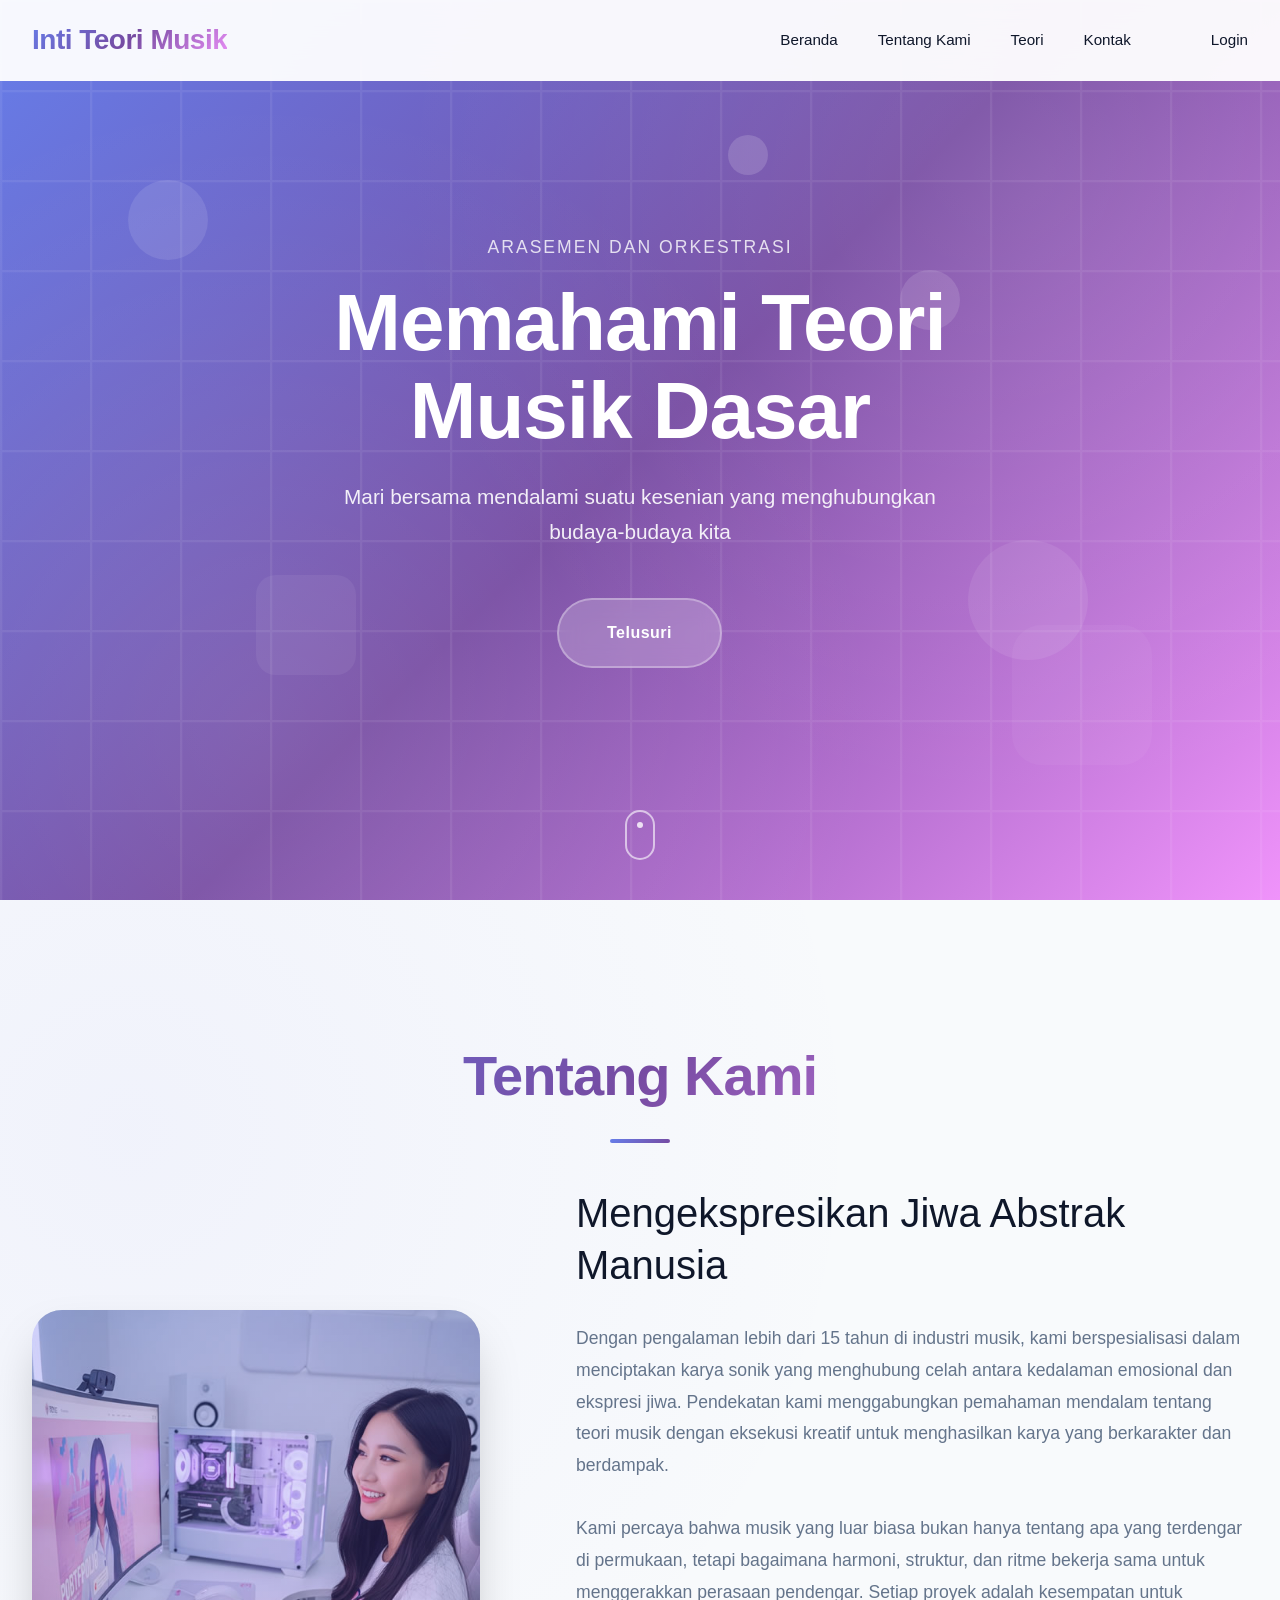
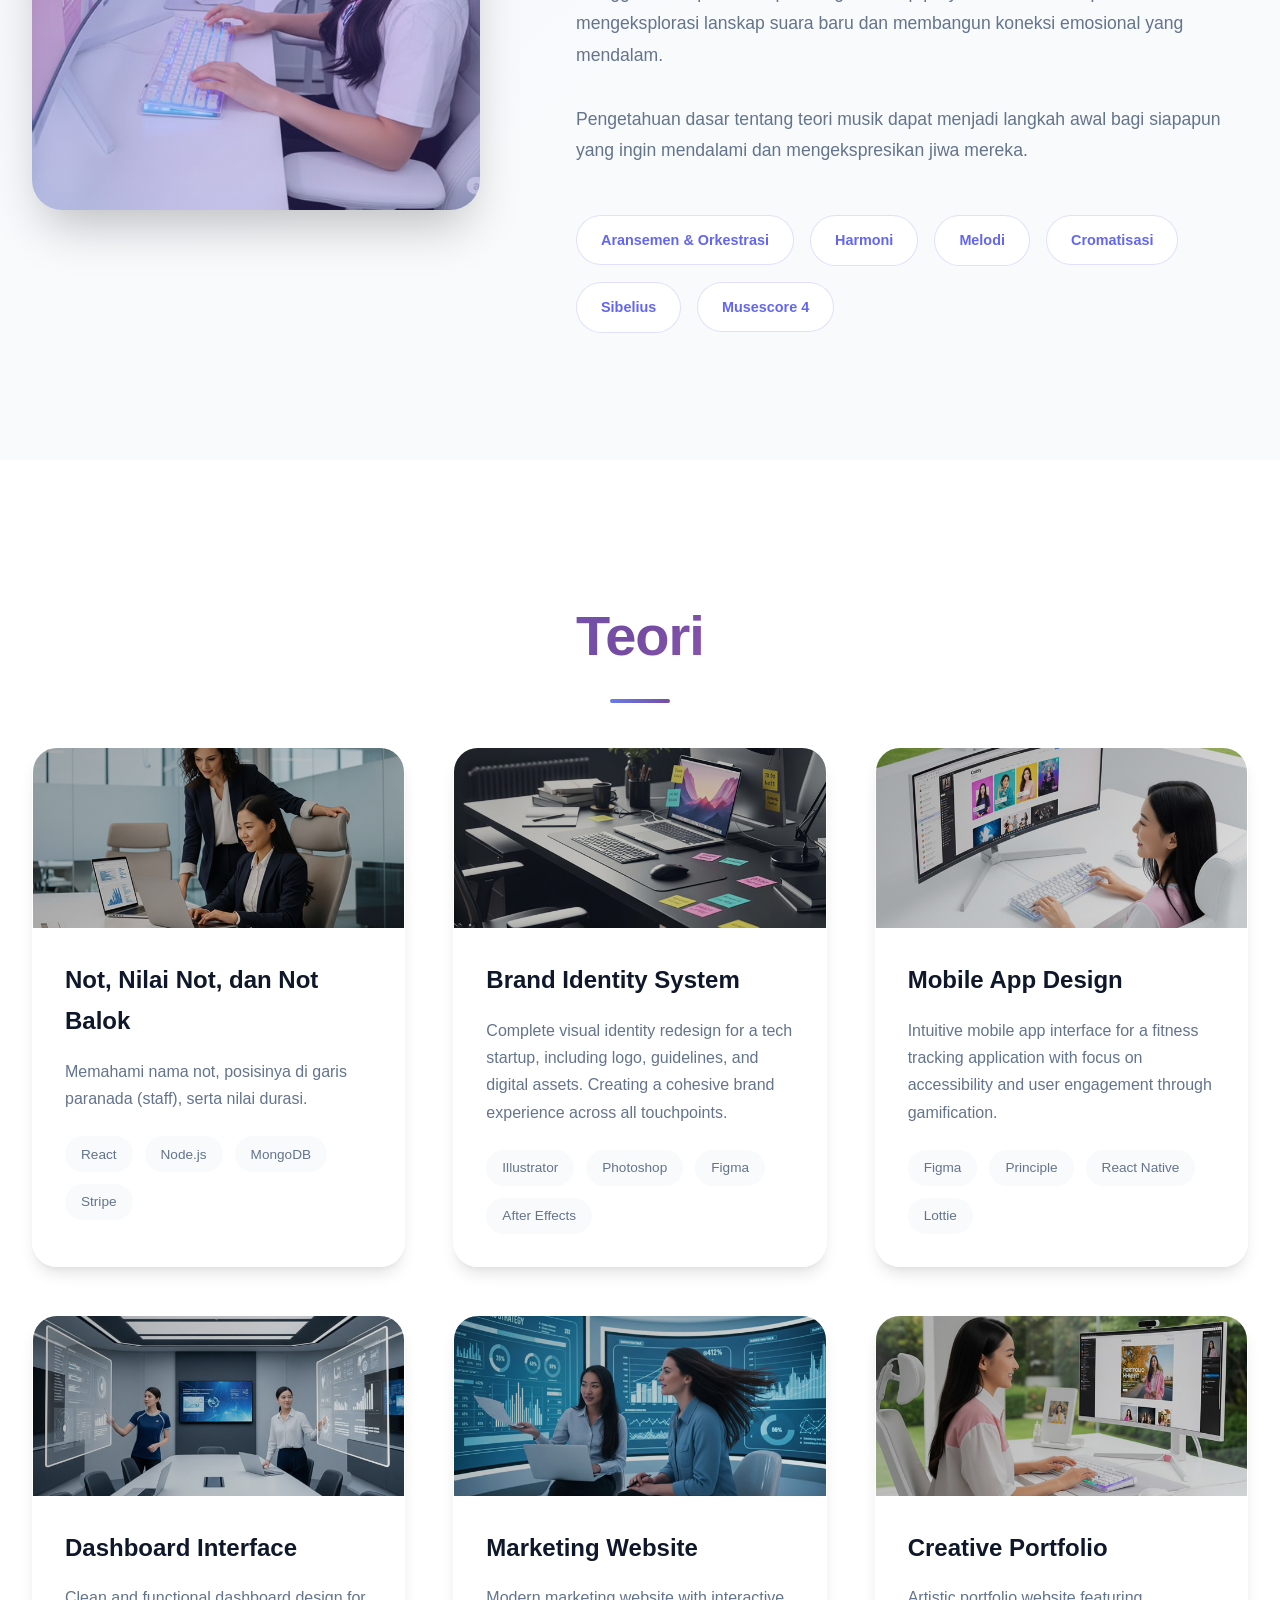
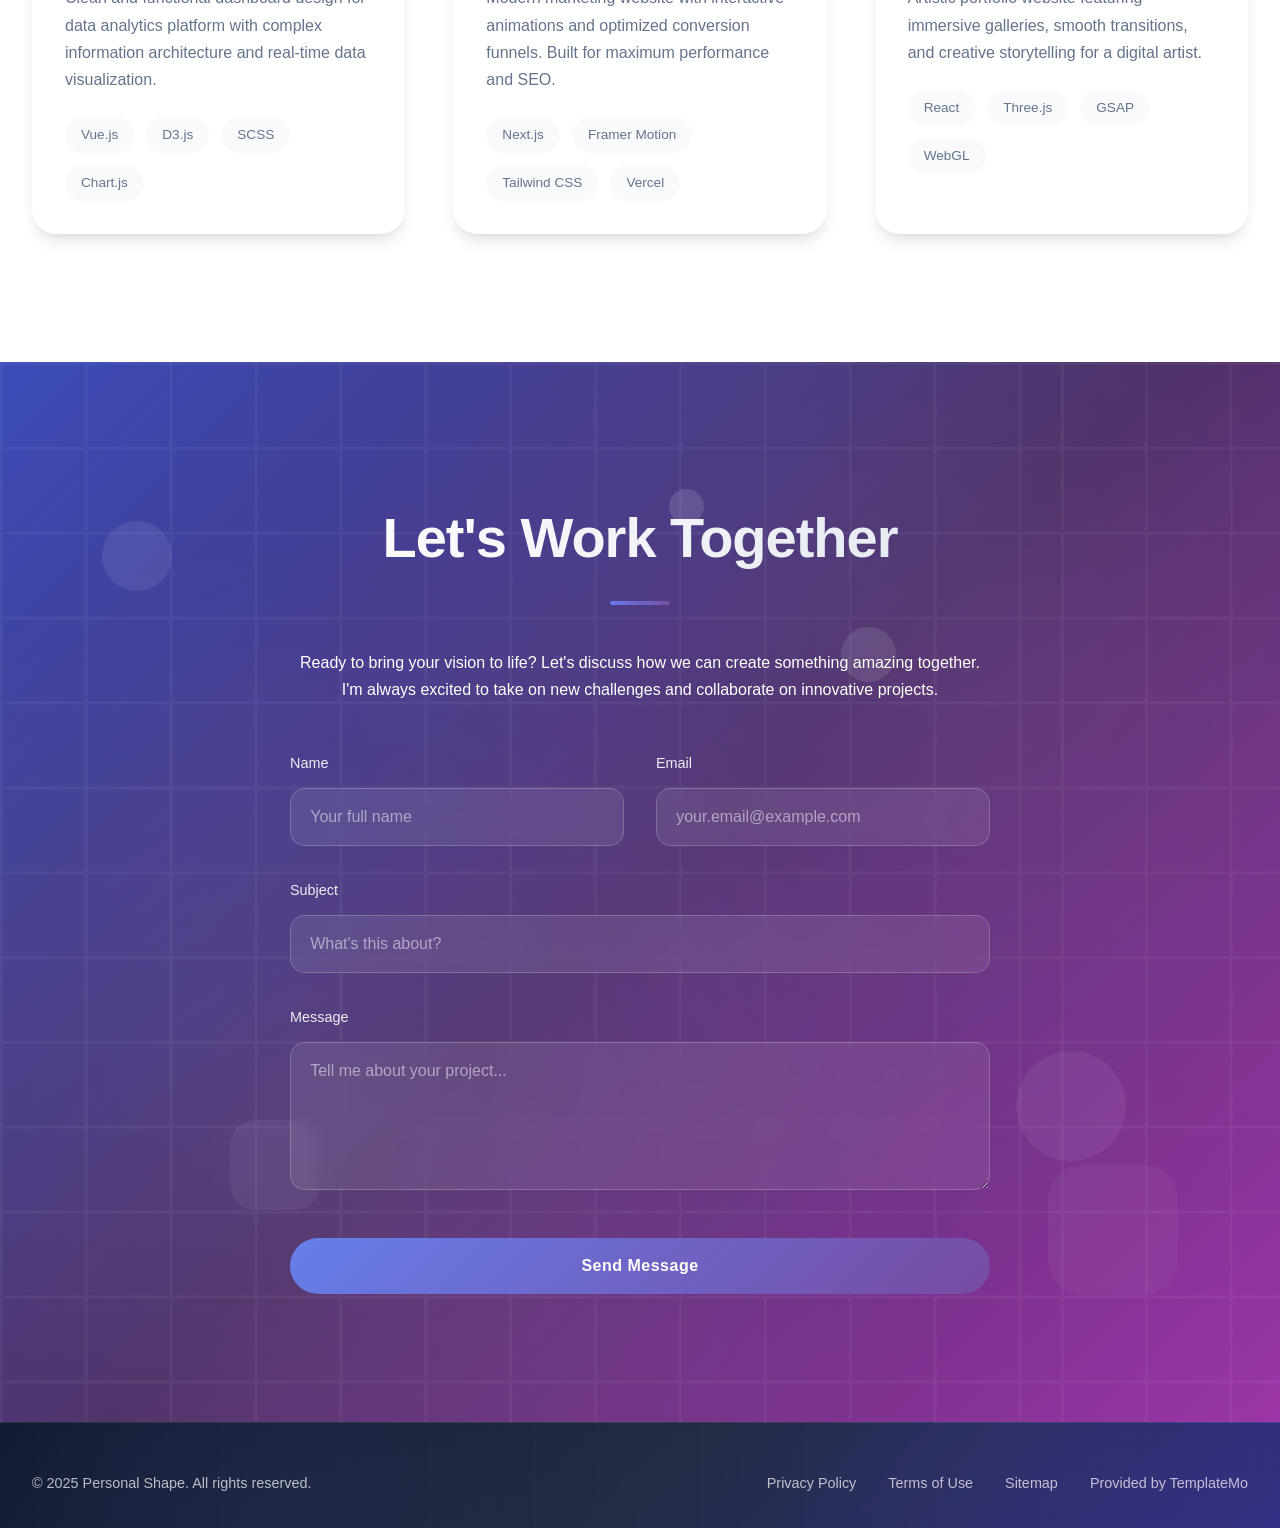
==== index.html @ 4f21eb25 "Update index.html" ====
<!DOCTYPE html>
<html lang="en">
<head>
    <meta charset="UTF-8">
    <meta name="viewport" content="width=device-width, initial-scale=1.0">
    <title>Teori Musik</title>
    <link href="templatemo-personal-style.css" rel="stylesheet">

<!--

TemplateMo 593 personal shape

https://templatemo.com/tm-593-personal-shape

-->
</head>
<body>
    <!-- Navigation -->
    <nav id="navbar">
        <div class="nav-container">
            <div class="logo">Inti Teori Musik</div>
            <ul class="nav-links">
                <li><a href="#home">Beranda</a></li>
                <li><a href="#about">Tentang Kami</a></li>
                <li><a href="#portfolio">Teori</a></li>
                <li><a href="#contact">Kontak</a></li>
                <li><span id="userInfo" style="color:black;"></span></li>
                <li id="authArea"><a href="login/index.html" class="btn">Login</a></li>
            </ul>
            <div class="mobile-menu-toggle" id="mobileMenuToggle">
                <div class="hamburger"></div>
                <div class="hamburger"></div>
                <div class="hamburger"></div>
            </div>
        </div>
    </nav>

    <!-- Mobile Menu -->
    <div class="mobile-menu" id="mobileMenu">
        <ul class="mobile-nav-links">
            <li><a href="#home">Beranda</a></li>
            <li><a href="#about">Tentang Kami</a></li>
            <li><a href="#portfolio">Toeri</a></li>
            <li><a href="#contact">Kontak</a></li>
        </ul>
    </div>

    <!-- Hero Section -->
    <section id="home" class="hero">
        <div class="floating-shapes">
            <div class="shape shape-1"></div>
            <div class="shape shape-2"></div>
            <div class="shape shape-3"></div>
            <div class="shape shape-4"></div>
            <div class="shape shape-5"></div>
            <div class="shape shape-6"></div>
        </div>
        <div class="hero-content">
            <div class="hero-subtitle">Arasemen dan Orkestrasi</div>
            <h1>Memahami Teori Musik Dasar</h1>
            <p class="subtitle">Mari bersama mendalami suatu kesenian yang menghubungkan budaya-budaya kita</p>
            <a href="#portfolio" class="cta-button">Telusuri</a>
        </div>
        <div class="scroll-indicator" onclick="document.getElementById('about').scrollIntoView()"></div>
    </section>

    <!-- About Section -->
    <section id="about" class="about">
        <div class="container">
            <h2 class="section-title fade-in">Tentang Kami</h2>
            <div class="about-content">
                <div class="about-image slide-in-left"></div>
                <div class="about-text slide-in-right">
                    <h3>Mengekspresikan Jiwa Abstrak Manusia</h3>
                    <p>Dengan pengalaman lebih dari 15 tahun di industri musik, kami berspesialisasi dalam menciptakan karya sonik yang menghubung celah antara kedalaman emosional dan ekspresi jiwa. Pendekatan kami menggabungkan pemahaman mendalam tentang teori musik dengan eksekusi kreatif untuk menghasilkan karya yang berkarakter dan berdampak.</p>
                    <p>Kami percaya bahwa musik yang luar biasa bukan hanya tentang apa yang terdengar di permukaan, tetapi bagaimana harmoni, struktur, dan ritme bekerja sama untuk menggerakkan perasaan pendengar. Setiap proyek adalah kesempatan untuk mengeksplorasi lanskap suara baru dan membangun koneksi emosional yang mendalam.</p>
                    <p>Pengetahuan dasar tentang teori musik dapat menjadi langkah awal bagi siapapun yang ingin mendalami dan mengekspresikan jiwa mereka.</p>
                    <div class="skills">
                        <span class="skill-tag">Aransemen & Orkestrasi</span>
                        <span class="skill-tag">Harmoni</span>
                        <span class="skill-tag">Melodi</span>
                        <span class="skill-tag">Cromatisasi</span>
                        <span class="skill-tag">Sibelius</span>
                        <span class="skill-tag">Musescore 4</span>
                    </div>
                </div>
            </div>
        </div>
    </section>

    <!-- Portfolio Section -->
    <section id="portfolio" class="portfolio">
        <div class="container">
            <h2 class="section-title fade-in">Teori</h2>
            <div class="portfolio-grid">
                <div class="portfolio-item">
                    <div class="portfolio-image"></div>
                    <div class="portfolio-content">
                        <h4>Not, Nilai Not, dan Not Balok</h4>
                        <p>Memahami nama not, posisinya di garis paranada (staff), serta nilai durasi.</p>
                        <div class="portfolio-tech">
                            <span class="tech-tag">React</span>
                            <span class="tech-tag">Node.js</span>
                            <span class="tech-tag">MongoDB</span>
                            <span class="tech-tag">Stripe</span>
                        </div>
                    </div>
                </div>
                <div class="portfolio-item">
                    <div class="portfolio-image"></div>
                    <div class="portfolio-content">
                        <h4>Brand Identity System</h4>
                        <p>Complete visual identity redesign for a tech startup, including logo, guidelines, and digital assets. Creating a cohesive brand experience across all touchpoints.</p>
                        <div class="portfolio-tech">
                            <span class="tech-tag">Illustrator</span>
                            <span class="tech-tag">Photoshop</span>
                            <span class="tech-tag">Figma</span>
                            <span class="tech-tag">After Effects</span>
                        </div>
                    </div>
                </div>
                <div class="portfolio-item">
                    <div class="portfolio-image"></div>
                    <div class="portfolio-content">
                        <h4>Mobile App Design</h4>
                        <p>Intuitive mobile app interface for a fitness tracking application with focus on accessibility and user engagement through gamification.</p>
                        <div class="portfolio-tech">
                            <span class="tech-tag">Figma</span>
                            <span class="tech-tag">Principle</span>
                            <span class="tech-tag">React Native</span>
                            <span class="tech-tag">Lottie</span>
                        </div>
                    </div>
                </div>
                <div class="portfolio-item">
                    <div class="portfolio-image"></div>
                    <div class="portfolio-content">
                        <h4>Dashboard Interface</h4>
                        <p>Clean and functional dashboard design for data analytics platform with complex information architecture and real-time data visualization.</p>
                        <div class="portfolio-tech">
                            <span class="tech-tag">Vue.js</span>
                            <span class="tech-tag">D3.js</span>
                            <span class="tech-tag">SCSS</span>
                            <span class="tech-tag">Chart.js</span>
                        </div>
                    </div>
                </div>
                <div class="portfolio-item">
                    <div class="portfolio-image"></div>
                    <div class="portfolio-content">
                        <h4>Marketing Website</h4>
                        <p>Modern marketing website with interactive animations and optimized conversion funnels. Built for maximum performance and SEO.</p>
                        <div class="portfolio-tech">
                            <span class="tech-tag">Next.js</span>
                            <span class="tech-tag">Framer Motion</span>
                            <span class="tech-tag">Tailwind CSS</span>
                            <span class="tech-tag">Vercel</span>
                        </div>
                    </div>
                </div>
                <div class="portfolio-item">
                    <div class="portfolio-image"></div>
                    <div class="portfolio-content">
                        <h4>Creative Portfolio</h4>
                        <p>Artistic portfolio website featuring immersive galleries, smooth transitions, and creative storytelling for a digital artist.</p>
                        <div class="portfolio-tech">
                            <span class="tech-tag">React</span>
                            <span class="tech-tag">Three.js</span>
                            <span class="tech-tag">GSAP</span>
                            <span class="tech-tag">WebGL</span>
                        </div>
                    </div>
                </div>
            </div>
        </div>
    </section>

    <!-- Contact Section -->
    <section id="contact" class="contact">
        <div class="contact-floating-shapes">
            <div class="contact-shape contact-shape-1"></div>
            <div class="contact-shape contact-shape-2"></div>
            <div class="contact-shape contact-shape-3"></div>
            <div class="contact-shape contact-shape-4"></div>
            <div class="contact-shape contact-shape-5"></div>
            <div class="contact-shape contact-shape-6"></div>
        </div>
        <div class="container">
            <div class="contact-content">
                <h2 class="section-title fade-in">Let's Work Together</h2>
                <p class="fade-in">Ready to bring your vision to life? Let's discuss how we can create something amazing together. I'm always excited to take on new challenges and collaborate on innovative projects.</p>
                <form class="contact-form fade-in">
                    <div class="form-row">
                        <div class="form-group">
                            <label for="name">Name</label>
                            <input type="text" id="name" name="name" placeholder="Your full name" required>
                        </div>
                        <div class="form-group">
                            <label for="email">Email</label>
                            <input type="email" id="email" name="email" placeholder="your.email@example.com" required>
                        </div>
                    </div>
                    <div class="form-group">
                        <label for="subject">Subject</label>
                        <input type="text" id="subject" name="subject" placeholder="What's this about?" required>
                    </div>
                    <div class="form-group">
                        <label for="message">Message</label>
                        <textarea id="message" name="message" rows="6" placeholder="Tell me about your project..." required></textarea>
                    </div>
                    <button type="submit" class="submit-btn">Send Message</button>
                </form>
            </div>
        </div>
    </section>

    <!-- Footer -->
    <footer class="footer">
        <div class="container">
            <div class="footer-content">
                <div class="footer-left">
                    <p>&copy; 2025 Personal Shape. All rights reserved.</p>
                </div>
                <div class="footer-right">
                    <a href="#privacy">Privacy Policy</a>
                    <a href="#terms">Terms of Use</a>
                    <a href="#sitemap">Sitemap</a>
                    <a href="https://templatemo.com" target="_blank" rel="noopener nofollow">Provided by TemplateMo</a>
                </div>
            </div>
        </div>
    </footer>

<script src="templatemo-personal-javascripts.js"></script>
<script src="login/js/welcome.js"></script>
</body>
</html>
---- templatemo-personal-style.css ----
/*

TemplateMo 593 personal shape

https://templatemo.com/tm-593-personal-shape

*/

@charset "utf-8";
/* CSS Document */

        * {
            margin: 0;
            padding: 0;
            box-sizing: border-box;
        }

        /* Footer */
        .footer {
            background: linear-gradient(135deg, #0f172a 0%, #1e293b 50%, #312e81 100%);
            color: var(--text-light);
            padding: 3rem 0 2rem;
            border-top: 1px solid rgba(255, 255, 255, 0.1);
            position: relative;
            overflow: hidden;
        }

        .footer::before {
            content: '';
            position: absolute;
            top: 0;
            left: 0;
            right: 0;
            bottom: 0;
            background: url('data:image/svg+xml,<svg xmlns="http://www.w3.org/2000/svg" viewBox="0 0 100 100"><defs><pattern id="footer-grid" width="12" height="12" patternUnits="userSpaceOnUse"><path d="M 12 0 L 0 0 0 12" fill="none" stroke="rgba(255,255,255,0.05)" stroke-width="0.5"/></pattern></defs><rect width="100" height="100" fill="url(%23footer-grid)"/></svg>');
            opacity: 0.4;
        }

        .footer::after {
            content: '';
            position: absolute;
            top: 0;
            left: 0;
            right: 0;
            bottom: 0;
            background: radial-gradient(circle at 20% 80%, rgba(99, 102, 241, 0.1) 0%, transparent 50%),
                        radial-gradient(circle at 80% 20%, rgba(139, 92, 246, 0.08) 0%, transparent 50%);
        }

        .footer-content {
            display: flex;
            justify-content: space-between;
            align-items: center;
            flex-wrap: wrap;
            gap: 1rem;
            position: relative;
            z-index: 2;
        }

        .footer-left p {
            color: rgba(255, 255, 255, 0.7);
            font-size: 0.9rem;
            margin: 0;
        }

        .footer-right {
            display: flex;
            gap: 2rem;
            flex-wrap: wrap;
        }

        .footer-right a {
            color: rgba(255, 255, 255, 0.7);
            text-decoration: none;
            font-size: 0.9rem;
            transition: all 0.3s ease;
            position: relative;
        }

        .footer-right a:hover {
            color: var(--text-light);
            transform: translateY(-1px);
        }

        .footer-right a::after {
            content: '';
            position: absolute;
            width: 0;
            height: 1px;
            bottom: -3px;
            left: 0;
            background: var(--primary-color);
            transition: width 0.3s ease;
        }

        .footer-right a:hover::after {
            width: 100%;
        }

        /* Footer Mobile Responsiveness */
        @media (max-width: 768px) {
            .footer-content {
                flex-direction: column;
                text-align: center;
                gap: 1.5rem;
            }

            .footer-right {
                justify-content: center;
                gap: 1.5rem;
            }

            .footer-right a {
                font-size: 0.85rem;
            }
        }

        @media (max-width: 480px) {
            .footer-right {
                flex-direction: column;
                gap: 1rem;
            }
        }

        :root {
            --primary-color: #6366f1;
            --secondary-color: #8b5cf6;
            --accent-color: #f59e0b;
            --accent-pink: #ec4899;
            --accent-cyan: #06b6d4;
            --text-primary: #0f172a;
            --text-secondary: #64748b;
            --text-light: #ffffff;
            --bg-primary: #ffffff;
            --bg-secondary: #f8fafc;
            --bg-dark: #0f172a;
            --bg-card: rgba(255, 255, 255, 0.95);
            --gradient-primary: linear-gradient(135deg, #667eea 0%, #764ba2 100%);
            --gradient-secondary: linear-gradient(135deg, #f093fb 0%, #f5576c 100%);
            --gradient-tertiary: linear-gradient(135deg, #4facfe 0%, #00f2fe 100%);
            --gradient-elegant: linear-gradient(135deg, #667eea 0%, #764ba2 50%, #f093fb 100%);
            --shadow-sm: 0 1px 2px 0 rgba(0, 0, 0, 0.05);
            --shadow-md: 0 4px 6px -1px rgba(0, 0, 0, 0.1), 0 2px 4px -1px rgba(0, 0, 0, 0.06);
            --shadow-lg: 0 10px 15px -3px rgba(0, 0, 0, 0.1), 0 4px 6px -2px rgba(0, 0, 0, 0.05);
            --shadow-xl: 0 20px 25px -5px rgba(0, 0, 0, 0.1), 0 10px 10px -5px rgba(0, 0, 0, 0.04);
            --shadow-2xl: 0 25px 50px -12px rgba(0, 0, 0, 0.25);
            --glass: rgba(255, 255, 255, 0.15);
            --glass-border: rgba(255, 255, 255, 0.2);
        }

        body {
            font-family: 'Segoe UI', 'Roboto', 'Helvetica Neue', 'Arial', sans-serif;
            line-height: 1.7;
            color: var(--text-primary);
            scroll-behavior: smooth;
            overflow-x: hidden;
            background: var(--bg-primary);
        }

        /* Navigation */
        nav {
            position: fixed;
            top: 0;
            width: 100%;
            background: rgba(255, 255, 255, 0.95);
            backdrop-filter: blur(20px);
            z-index: 1000;
            padding: 1rem 0;
            transition: all 0.4s cubic-bezier(0.4, 0, 0.2, 1);
            border-bottom: 1px solid rgba(255, 255, 255, 0.1);
        }

        nav.scrolled {
            background: rgba(255, 255, 255, 0.98);
            box-shadow: var(--shadow-lg);
            padding: 0.75rem 0;
        }

        .nav-container {
            max-width: 1400px;
            margin: 0 auto;
            padding: 0 2rem;
            display: flex;
            justify-content: space-between;
            align-items: center;
        }

        .logo {
            font-family: 'Segoe UI', 'Roboto', 'Helvetica Neue', 'Arial', sans-serif;
            font-size: 1.75rem;
            font-weight: 700;
            background: var(--gradient-elegant);
            -webkit-background-clip: text;
            background-clip: text;
            -webkit-text-fill-color: transparent;
            letter-spacing: -0.5px;
        }

        .nav-links {
            display: flex;
            list-style: none;
            gap: 2.5rem;
            align-items: center;
        }

        .nav-links a {
            text-decoration: none;
            color: var(--text-primary);
            font-weight: 500;
            font-size: 0.95rem;
            transition: all 0.3s cubic-bezier(0.4, 0, 0.2, 1);
            position: relative;
            padding: 0.5rem 0;
        }

        .nav-links a:hover {
            color: var(--primary-color);
            transform: translateY(-1px);
        }

        .nav-links a::after {
            content: '';
            position: absolute;
            width: 0;
            height: 2px;
            bottom: 0;
            left: 50%;
            background: var(--gradient-primary);
            transition: all 0.3s cubic-bezier(0.4, 0, 0.2, 1);
            transform: translateX(-50%);
            border-radius: 1px;
        }

        .nav-links a:hover::after {
            width: 100%;
        }

        /* Mobile Menu */
        .mobile-menu-toggle {
            display: none;
            flex-direction: column;
            cursor: pointer;
            padding: 0.5rem;
            z-index: 1001;
        }

        .hamburger {
            width: 25px;
            height: 3px;
            background: var(--text-primary);
            margin: 3px 0;
            transition: all 0.3s ease;
            border-radius: 1px;
        }

        .mobile-menu-toggle.active .hamburger:nth-child(1) {
            transform: rotate(-45deg) translate(-5px, 6px);
        }

        .mobile-menu-toggle.active .hamburger:nth-child(2) {
            opacity: 0;
        }

        .mobile-menu-toggle.active .hamburger:nth-child(3) {
            transform: rotate(45deg) translate(-5px, -6px);
        }

        .mobile-menu {
            position: fixed;
            top: 0;
            right: -100%;
            width: 100%;
            height: 100vh;
            background: rgba(15, 23, 42, 0.98);
            backdrop-filter: blur(20px);
            display: flex;
            flex-direction: column;
            justify-content: center;
            align-items: center;
            transition: right 0.4s cubic-bezier(0.4, 0, 0.2, 1);
            z-index: 999;
        }

        .mobile-menu.active {
            right: 0;
        }

        .mobile-nav-links {
            list-style: none;
            text-align: center;
        }

        .mobile-nav-links li {
            margin: 2rem 0;
            opacity: 0;
            transform: translateY(30px);
            transition: all 0.4s cubic-bezier(0.4, 0, 0.2, 1);
        }

        .mobile-menu.active .mobile-nav-links li {
            opacity: 1;
            transform: translateY(0);
        }

        .mobile-menu.active .mobile-nav-links li:nth-child(1) { transition-delay: 0.1s; }
        .mobile-menu.active .mobile-nav-links li:nth-child(2) { transition-delay: 0.2s; }
        .mobile-menu.active .mobile-nav-links li:nth-child(3) { transition-delay: 0.3s; }
        .mobile-menu.active .mobile-nav-links li:nth-child(4) { transition-delay: 0.4s; }

        .mobile-nav-links a {
            font-family: 'Segoe UI', 'Roboto', 'Helvetica Neue', 'Arial', sans-serif;
            font-size: 2.5rem;
            font-weight: 500;
            color: var(--text-light);
            text-decoration: none;
            transition: all 0.3s ease;
            background: var(--gradient-elegant);
            -webkit-background-clip: text;
            background-clip: text;
            -webkit-text-fill-color: transparent;
        }

        .mobile-nav-links a:hover {
            transform: scale(1.05);
        }

        /* Hero Section */
        .hero {
            height: 100vh;
            display: flex;
            align-items: center;
            justify-content: center;
            background: var(--gradient-elegant);
            position: relative;
            overflow: hidden;
        }

        .hero::before {
            content: '';
            position: absolute;
            top: 0;
            left: 0;
            right: 0;
            bottom: 0;
            background: url('data:image/svg+xml,<svg xmlns="http://www.w3.org/2000/svg" viewBox="0 0 100 100"><defs><pattern id="grid" width="10" height="10" patternUnits="userSpaceOnUse"><path d="M 10 0 L 0 0 0 10" fill="none" stroke="rgba(255,255,255,0.1)" stroke-width="0.5"/></pattern></defs><rect width="100" height="100" fill="url(%23grid)"/></svg>');
            animation: float 25s ease-in-out infinite;
            opacity: 0.7;
        }

        .hero::after {
            content: '';
            position: absolute;
            top: 0;
            left: 0;
            right: 0;
            bottom: 0;
            background: radial-gradient(circle at 20% 80%, rgba(255, 255, 255, 0.1) 0%, transparent 50%),
                        radial-gradient(circle at 80% 20%, rgba(255, 255, 255, 0.1) 0%, transparent 50%);
            animation: pulse 4s ease-in-out infinite alternate;
        }

        /* Floating Shapes */
        .floating-shapes {
            position: absolute;
            top: 0;
            left: 0;
            width: 100%;
            height: 100%;
            pointer-events: none;
            z-index: 1;
        }

        .shape {
            position: absolute;
            background: rgba(255, 255, 255, 0.1);
            border-radius: 50%;
        }

        .shape-1 {
            width: 80px;
            height: 80px;
            top: 20%;
            left: 10%;
            animation: floatShape1 20s ease-in-out infinite;
        }

        .shape-2 {
            width: 120px;
            height: 120px;
            top: 60%;
            right: 15%;
            background: rgba(255, 255, 255, 0.08);
            animation: floatShape2 25s ease-in-out infinite reverse;
        }

        .shape-3 {
            width: 60px;
            height: 60px;
            top: 30%;
            right: 25%;
            background: rgba(255, 255, 255, 0.12);
            animation: floatShape3 18s ease-in-out infinite;
        }

        .shape-4 {
            width: 100px;
            height: 100px;
            bottom: 25%;
            left: 20%;
            background: rgba(255, 255, 255, 0.06);
            border-radius: 20px;
            animation: floatShape4 22s ease-in-out infinite;
        }

        .shape-5 {
            width: 40px;
            height: 40px;
            top: 15%;
            right: 40%;
            background: rgba(255, 255, 255, 0.15);
            animation: floatShape5 16s ease-in-out infinite reverse;
        }

        .shape-6 {
            width: 140px;
            height: 140px;
            bottom: 15%;
            right: 10%;
            background: rgba(255, 255, 255, 0.04);
            border-radius: 30px;
            animation: floatShape6 28s ease-in-out infinite;
        }

        @keyframes floatShape1 {
            0%, 100% { transform: translateY(0px) translateX(0px) rotate(0deg); }
            25% { transform: translateY(-30px) translateX(20px) rotate(90deg); }
            50% { transform: translateY(-15px) translateX(-10px) rotate(180deg); }
            75% { transform: translateY(-40px) translateX(15px) rotate(270deg); }
        }

        @keyframes floatShape2 {
            0%, 100% { transform: translateY(0px) translateX(0px) scale(1); }
            33% { transform: translateY(25px) translateX(-20px) scale(1.1); }
            66% { transform: translateY(-20px) translateX(25px) scale(0.9); }
        }

        @keyframes floatShape3 {
            0%, 100% { transform: translateY(0px) translateX(0px) rotate(0deg); }
            50% { transform: translateY(-25px) translateX(-30px) rotate(180deg); }
        }

        @keyframes floatShape4 {
            0%, 100% { transform: translateY(0px) translateX(0px) rotate(0deg); }
            25% { transform: translateY(20px) translateX(-15px) rotate(45deg); }
            50% { transform: translateY(-10px) translateX(30px) rotate(90deg); }
            75% { transform: translateY(15px) translateX(-20px) rotate(135deg); }
        }

        @keyframes floatShape5 {
            0%, 100% { transform: translateY(0px) translateX(0px) scale(1); }
            50% { transform: translateY(-35px) translateX(20px) scale(1.2); }
        }

        @keyframes floatShape6 {
            0%, 100% { transform: translateY(0px) translateX(0px) rotate(0deg); }
            33% { transform: translateY(-15px) translateX(10px) rotate(60deg); }
            66% { transform: translateY(10px) translateX(-25px) rotate(120deg); }
        }

        @keyframes float {
            0%, 100% { transform: translateY(0px) rotate(0deg); }
            50% { transform: translateY(-20px) rotate(1deg); }
        }

        @keyframes pulse {
            0% { opacity: 0.5; }
            100% { opacity: 0.8; }
        }

        .hero-content {
            text-align: center;
            color: var(--text-light);
            z-index: 2;
            position: relative;
            max-width: 900px;
            padding: 0 2rem;
        }

        .hero-subtitle {
            font-size: 1.1rem;
            font-weight: 500;
            letter-spacing: 2px;
            text-transform: uppercase;
            opacity: 0;
            transform: translateY(30px);
            animation: fadeInUp 1s ease 0.2s forwards;
            margin-bottom: 1rem;
            color: rgba(255, 255, 255, 0.8);
        }

        .hero h1 {
            font-family: 'Segoe UI', 'Roboto', 'Helvetica Neue', 'Arial', sans-serif;
            font-size: 5rem;
            font-weight: 700;
            margin-bottom: 1.5rem;
            opacity: 0;
            transform: translateY(30px);
            animation: fadeInUp 1s ease 0.4s forwards;
            line-height: 1.1;
            letter-spacing: -1px;
        }

        .hero .subtitle {
            font-size: 1.3rem;
            margin-bottom: 3rem;
            opacity: 0;
            transform: translateY(30px);
            animation: fadeInUp 1s ease 0.6s forwards;
            color: rgba(255, 255, 255, 0.9);
            font-weight: 400;
            max-width: 600px;
            margin-left: auto;
            margin-right: auto;
        }

        .cta-button {
            display: inline-block;
            padding: 1.2rem 3rem;
            background: rgba(255, 255, 255, 0.2);
            color: var(--text-light);
            text-decoration: none;
            border-radius: 50px;
            font-weight: 600;
            font-size: 1rem;
            transform: translateY(30px);
            opacity: 0;
            animation: fadeInUp 1s ease 0.8s forwards;
            transition: all 0.4s cubic-bezier(0.4, 0, 0.2, 1);
            border: 2px solid rgba(255, 255, 255, 0.3);
            backdrop-filter: blur(10px);
            letter-spacing: 0.5px;
        }

        .cta-button:hover {
            transform: translateY(-3px);
            background: rgba(255, 255, 255, 0.25);
            box-shadow: 0 20px 40px rgba(0, 0, 0, 0.2);
            border-color: rgba(255, 255, 255, 0.4);
        }

        @keyframes fadeInUp {
            to {
                opacity: 1;
                transform: translateY(0);
            }
        }

        /* Scroll Indicator */
        .scroll-indicator {
            position: absolute;
            bottom: 40px;
            left: 50%;
            transform: translateX(-50%);
            width: 30px;
            height: 50px;
            border: 2px solid rgba(255, 255, 255, 0.6);
            border-radius: 25px;
            cursor: pointer;
            transition: all 0.3s ease;
        }

        .scroll-indicator:hover {
            border-color: rgba(255, 255, 255, 0.9);
        }

        .scroll-indicator::before {
            content: '';
            position: absolute;
            top: 10px;
            left: 50%;
            width: 6px;
            height: 6px;
            background: rgba(255, 255, 255, 0.8);
            border-radius: 50%;
            transform: translateX(-50%);
            animation: scroll 2s infinite;
        }

        @keyframes scroll {
            0% { transform: translateX(-50%) translateY(0); opacity: 1; }
            100% { transform: translateX(-50%) translateY(20px); opacity: 0; }
        }

        /* Section Styles */
        section {
            padding: 8rem 0;
        }

        .container {
            max-width: 1400px;
            margin: 0 auto;
            padding: 0 2rem;
        }

        .section-title {
            text-align: center;
            font-family: 'Segoe UI', 'Roboto', 'Helvetica Neue', 'Arial', sans-serif;
            font-size: 3.5rem;
            font-weight: 600;
            margin-bottom: 4rem;
            background: var(--gradient-elegant);
            -webkit-background-clip: text;
            background-clip: text;
            -webkit-text-fill-color: transparent;
            letter-spacing: -1px;
            position: relative;
        }

        .section-title::after {
            content: '';
            position: absolute;
            width: 60px;
            height: 4px;
            background: var(--gradient-primary);
            bottom: -20px;
            left: 50%;
            transform: translateX(-50%);
            border-radius: 2px;
        }

        /* About Section */
        .about {
            background: var(--bg-secondary);
            position: relative;
        }

        .about::before {
            content: '';
            position: absolute;
            top: 0;
            left: 0;
            right: 0;
            bottom: 0;
            background: radial-gradient(circle at 10% 20%, rgba(99, 102, 241, 0.05) 0%, transparent 50%);
        }

        .about-content {
            display: grid;

            grid-template-columns: 1fr 1.5fr;
            gap: 6rem;
            align-items: center;
            position: relative;
        }

        .about-image {
            width: 100%;
            height: 500px;
            background: url('images/smiling-girl-computer-desktop.jpg') center/cover;
            border-radius: 30px;
            position: relative;
            overflow: hidden;
            box-shadow: var(--shadow-2xl);
            transform: rotate(-2deg);
            transition: transform 0.4s ease;
        }

        .about-image:hover {
            transform: rotate(0deg) scale(1.02);
        }

        .about-image::before {
            content: '';
            position: absolute;
            top: 0;
            left: 0;
            right: 0;
            bottom: 0;
            background: linear-gradient(135deg, rgba(99, 102, 241, 0.3) 0%, rgba(139, 92, 246, 0.2) 100%);
            transition: opacity 0.3s ease;
        }

        .about-image:hover::before {
            opacity: 0.7;
        }

        .about-image::after {

        }

        .about-text h3 {
            font-family: 'Segoe UI', 'Roboto', 'Helvetica Neue', 'Arial', sans-serif;
            font-size: 2.5rem;
            margin-bottom: 2rem;
            color: var(--text-primary);
            font-weight: 500;
            line-height: 1.3;
        }

        .about-text p {
            font-size: 1.1rem;
            color: var(--text-secondary);
            margin-bottom: 2rem;
            line-height: 1.8;
        }

        .skills {
            display: flex;
            gap: 1rem;
            flex-wrap: wrap;
            margin-top: 3rem;
        }

        .skill-tag {
            padding: 0.75rem 1.5rem;
            background: var(--bg-card);
            color: var(--primary-color);
            border-radius: 30px;
            font-size: 0.9rem;
            font-weight: 600;
            border: 1px solid rgba(99, 102, 241, 0.2);
            transition: all 0.3s ease;
            backdrop-filter: blur(10px);
        }

        .skill-tag:hover {
            background: var(--primary-color);
            color: var(--text-light);
            transform: translateY(-2px);
            box-shadow: var(--shadow-lg);
        }

        /* Portfolio Section */
        .portfolio {
            background: var(--bg-primary);
        }

        .portfolio-grid {
            display: grid;
            grid-template-columns: repeat(3, 1fr);
            gap: 3rem;
            margin-top: 2rem;
        }

        .portfolio-item {
            background: var(--bg-card);
            border-radius: 25px;
            overflow: hidden;
            box-shadow: var(--shadow-lg);
            transition: all 0.4s cubic-bezier(0.4, 0, 0.2, 1);
            transform: translateY(20px);
            opacity: 0;
            border: 1px solid rgba(255, 255, 255, 0.2);
            backdrop-filter: blur(10px);
        }

        .portfolio-item.animate {
            transform: translateY(0);
            opacity: 1;
        }

        .portfolio-item:hover {
            transform: translateY(-15px);
            box-shadow: var(--shadow-2xl);
        }

        .portfolio-image {
            width: 100%;
            height: 180px;
            background: var(--gradient-primary);
            position: relative;
            overflow: hidden;
            background-size: cover;
            background-position: center;
        }

        .portfolio-item:nth-child(1) .portfolio-image {
            background-image: url('images/working-business-women.jpg');
        }

        .portfolio-item:nth-child(2) .portfolio-image {
            background-image: url('images/computer-desk-stickers.jpg');
        }

        .portfolio-item:nth-child(3) .portfolio-image {
            background-image: url('images/curved-display-pinky-girl.jpg');
        }

        .portfolio-item:nth-child(4) .portfolio-image {
            background-image: url('images/dashboard-interfaces-transparent-displays.jpg');
        }

        .portfolio-item:nth-child(5) .portfolio-image {
            background-image: url('images/marketing-strategy-women.jpg');
        }

        .portfolio-item:nth-child(6) .portfolio-image {
            background-image: url('images/portfolio-website-girl.jpg');
        }

        .portfolio-image::before {
            content: '';
            position: absolute;
            top: 0;
            left: 0;
            right: 0;
            bottom: 0;
            background: linear-gradient(135deg, rgba(0, 0, 0, 0.3) 0%, rgba(0, 0, 0, 0.1) 100%);
            transition: all 0.3s ease;
        }

        .portfolio-item:hover .portfolio-image::before {
            background: linear-gradient(135deg, rgba(99, 102, 241, 0.4) 0%, rgba(139, 92, 246, 0.3) 100%);
        }

        .portfolio-content {
            padding: 2rem;
        }

        .portfolio-content h4 {
            font-family: 'Segoe UI', 'Roboto', 'Helvetica Neue', 'Arial', sans-serif;
            font-size: 1.5rem;
            margin-bottom: 1rem;
            color: var(--text-primary);
            font-weight: 600;
        }

        .portfolio-content p {
            color: var(--text-secondary);
            margin-bottom: 1.5rem;
            line-height: 1.7;
        }

        .portfolio-tech {
            display: flex;
            gap: 0.75rem;
            flex-wrap: wrap;
        }

        .tech-tag {
            padding: 0.4rem 1rem;
            background: var(--bg-secondary);
            color: var(--text-secondary);
            border-radius: 20px;
            font-size: 0.85rem;
            font-weight: 500;
            transition: all 0.3s ease;
        }

        .tech-tag:hover {
            background: var(--primary-color);
            color: var(--text-light);
        }

        /* Contact Section */
        .contact {
            background: linear-gradient(135deg, #3b4cb8 0%, #4a2c65 50%, #9c35a8 100%);
            color: var(--text-light);
            position: relative;
            overflow: hidden;
        }

        .contact::before {
            content: '';
            position: absolute;
            top: 0;
            left: 0;
            right: 0;
            bottom: 0;
            background: url('data:image/svg+xml,<svg xmlns="http://www.w3.org/2000/svg" viewBox="0 0 100 100"><defs><pattern id="contact-grid" width="8" height="8" patternUnits="userSpaceOnUse"><path d="M 8 0 L 0 0 0 8" fill="none" stroke="rgba(255,255,255,0.08)" stroke-width="0.5"/></pattern></defs><rect width="100" height="100" fill="url(%23contact-grid)"/></svg>');
            animation: contactFloat 30s ease-in-out infinite;
            opacity: 0.6;
        }

        .contact::after {
            content: '';
            position: absolute;
            top: 0;
            left: 0;
            right: 0;
            bottom: 0;
            background: radial-gradient(circle at 25% 75%, rgba(255, 255, 255, 0.08) 0%, transparent 50%),
                        radial-gradient(circle at 75% 25%, rgba(255, 255, 255, 0.06) 0%, transparent 50%),
                        radial-gradient(circle at 50% 50%, rgba(139, 92, 246, 0.1) 0%, transparent 70%);
            animation: contactPulse 6s ease-in-out infinite alternate;
        }

        /* Contact Floating Shapes */
        .contact-floating-shapes {
            position: absolute;
            top: 0;
            left: 0;
            width: 100%;
            height: 100%;
            pointer-events: none;
            z-index: 1;
        }

        .contact-shape {
            position: absolute;
            background: rgba(255, 255, 255, 0.08);
            border-radius: 50%;
        }

        .contact-shape-1 {
            width: 70px;
            height: 70px;
            top: 15%;
            left: 8%;
            animation: contactFloatShape1 24s ease-in-out infinite;
        }

        .contact-shape-2 {
            width: 110px;
            height: 110px;
            top: 65%;
            right: 12%;
            background: rgba(255, 255, 255, 0.06);
            animation: contactFloatShape2 28s ease-in-out infinite reverse;
        }

        .contact-shape-3 {
            width: 55px;
            height: 55px;
            top: 25%;
            right: 30%;
            background: rgba(255, 255, 255, 0.1);
            animation: contactFloatShape3 20s ease-in-out infinite;
        }

        .contact-shape-4 {
            width: 90px;
            height: 90px;
            bottom: 20%;
            left: 18%;
            background: rgba(255, 255, 255, 0.05);
            border-radius: 25px;
            animation: contactFloatShape4 26s ease-in-out infinite;
        }

        .contact-shape-5 {
            width: 35px;
            height: 35px;
            top: 12%;
            right: 45%;
            background: rgba(255, 255, 255, 0.12);
            animation: contactFloatShape5 18s ease-in-out infinite reverse;
        }

        .contact-shape-6 {
            width: 130px;
            height: 130px;
            bottom: 12%;
            right: 8%;
            background: rgba(255, 255, 255, 0.04);
            border-radius: 35px;
            animation: contactFloatShape6 32s ease-in-out infinite;
        }

        @keyframes contactFloatShape1 {
            0%, 100% { transform: translateY(0px) translateX(0px) rotate(0deg); }
            25% { transform: translateY(-25px) translateX(15px) rotate(90deg); }
            50% { transform: translateY(-10px) translateX(-8px) rotate(180deg); }
            75% { transform: translateY(-35px) translateX(12px) rotate(270deg); }
        }

        @keyframes contactFloatShape2 {
            0%, 100% { transform: translateY(0px) translateX(0px) scale(1); }
            33% { transform: translateY(20px) translateX(-15px) scale(1.05); }
            66% { transform: translateY(-15px) translateX(20px) scale(0.95); }
        }

        @keyframes contactFloatShape3 {
            0%, 100% { transform: translateY(0px) translateX(0px) rotate(0deg); }
            50% { transform: translateY(-20px) translateX(-25px) rotate(180deg); }
        }

        @keyframes contactFloatShape4 {
            0%, 100% { transform: translateY(0px) translateX(0px) rotate(0deg); }
            25% { transform: translateY(15px) translateX(-12px) rotate(30deg); }
            50% { transform: translateY(-8px) translateX(25px) rotate(60deg); }
            75% { transform: translateY(12px) translateX(-18px) rotate(90deg); }
        }

        @keyframes contactFloatShape5 {
            0%, 100% { transform: translateY(0px) translateX(0px) scale(1); }
            50% { transform: translateY(-30px) translateX(15px) scale(1.15); }
        }

        @keyframes contactFloatShape6 {
            0%, 100% { transform: translateY(0px) translateX(0px) rotate(0deg); }
            33% { transform: translateY(-12px) translateX(8px) rotate(45deg); }
            66% { transform: translateY(8px) translateX(-20px) rotate(90deg); }
        }

        @keyframes contactFloat {
            0%, 100% { transform: translateY(0px) rotate(0deg); }
            33% { transform: translateY(-15px) rotate(0.5deg); }
            66% { transform: translateY(-10px) rotate(-0.5deg); }
        }

        @keyframes contactPulse {
            0% { opacity: 0.4; }
            100% { opacity: 0.7; }
        }

        .contact-content {
            text-align: center;
            max-width: 700px;
            margin: 0 auto;
            position: relative;
            z-index: 10;
        }

        .contact .section-title {
            color: var(--text-light);
            background: linear-gradient(135deg, #ffffff 0%, #e2e8f0 100%);
            -webkit-background-clip: text;
            background-clip: text;
            -webkit-text-fill-color: transparent;
        }

        .contact-form {
            display: grid;
            gap: 2rem;
            margin-top: 3rem;
        }

        .form-row {
            display: grid;
            grid-template-columns: 1fr 1fr;
            gap: 2rem;
        }

        .form-group {
            display: grid;
            gap: 0.75rem;
            text-align: left;
        }

        .form-group label {
            font-weight: 500;
            color: rgba(255, 255, 255, 0.9);
            font-size: 0.9rem;
        }

        .form-group input,
        .form-group textarea {
            padding: 1.2rem;
            border: 1px solid rgba(255, 255, 255, 0.2);
            border-radius: 15px;
            background: rgba(255, 255, 255, 0.08);
            color: var(--text-light);
            font-family: 'Segoe UI', 'Roboto', 'Helvetica Neue', 'Arial', sans-serif;
            font-size: 1rem;
            font-weight: 400;
            transition: all 0.3s cubic-bezier(0.4, 0, 0.2, 1);
            backdrop-filter: blur(10px);
            resize: vertical;
        }

        .form-group input:focus,
        .form-group textarea:focus {
            outline: none;
            background: rgba(255, 255, 255, 0.12);
            border-color: var(--primary-color);
            box-shadow: 0 0 0 3px rgba(99, 102, 241, 0.1);
        }

        .form-group input::placeholder,
        .form-group textarea::placeholder {
            color: rgba(255, 255, 255, 0.5);
        }

        .submit-btn {
            padding: 1.2rem 3rem;
            background: var(--gradient-primary);
            color: var(--text-light);
            border: none;
            border-radius: 50px;
            font-size: 1rem;
            font-weight: 600;
            cursor: pointer;
            transition: all 0.4s cubic-bezier(0.4, 0, 0.2, 1);
            margin-top: 1rem;
            letter-spacing: 0.5px;
        }

        .submit-btn:hover {
            transform: translateY(-3px);
            box-shadow: 0 20px 40px rgba(99, 102, 241, 0.3);
        }

        /* Animation Classes */
        .fade-in {
            opacity: 0;
            transform: translateY(40px);
            transition: all 0.8s cubic-bezier(0.4, 0, 0.2, 1);
        }

        .fade-in.animate {
            opacity: 1;
            transform: translateY(0);
        }

        .slide-in-left {
            opacity: 0;
            transform: translateX(-60px);
            transition: all 0.8s cubic-bezier(0.4, 0, 0.2, 1);
        }

        .slide-in-left.animate {
            opacity: 1;
            transform: translateX(0);
        }

        .slide-in-right {
            opacity: 0;
            transform: translateX(60px);
            transition: all 0.8s cubic-bezier(0.4, 0, 0.2, 1);
        }

        .slide-in-right.animate {
            opacity: 1;
            transform: translateX(0);
        }

        /* Mobile Responsiveness */
        @media (max-width: 1024px) {
            .portfolio-grid {
                grid-template-columns: repeat(2, 1fr);
                gap: 2rem;
            }

            .about-content {
                grid-template-columns: 1fr;
                gap: 4rem;
            }

            .hero h1 {
                font-size: 4rem;
            }
        }

        @media (max-width: 768px) {
            .nav-links {
                display: none;
            }

            .mobile-menu-toggle {
                display: flex;
            }

            .hero h1 {
                font-size: 3rem;
            }

            .hero .subtitle {
                font-size: 1.1rem;
            }

            .section-title {
                font-size: 2.5rem;
            }

            .portfolio-grid {
                grid-template-columns: 1fr;
            }

            .container {
                padding: 0 1.5rem;
            }

            section {
                padding: 5rem 0;
            }

            .form-row {
                grid-template-columns: 1fr;
                gap: 1.5rem;
            }

            .about-text h3 {
                font-size: 2rem;
            }

            .skills {
                margin-top: 2rem;
            }
        }

        @media (max-width: 480px) {
            .hero h1 {
                font-size: 2.5rem;
            }

            .section-title {
                font-size: 2rem;
            }

            .nav-container {
                padding: 0 1rem;
            }

            .container {
                padding: 0 1rem;
            }
        }
#authArea button {
    background: none;
    border: none;
    color: var(--text-primary);
    font-weight: 500;
    font-size: 0.95rem;
    cursor: pointer;
    padding: 0.5rem 0;
    font-family: 'Segoe UI', 'Roboto', 'Helvetica Neue', 'Arial', sans-serif;
    transition: all 0.3s cubic-bezier(0.4, 0, 0.2, 1);
}

#authArea button:hover {
    color: var(--primary-color);
    transform: translateY(-1px);
}

#userInfo {
    color: var(--text-primary);
    font-weight: 500;
    font-size: 0.95rem;
}
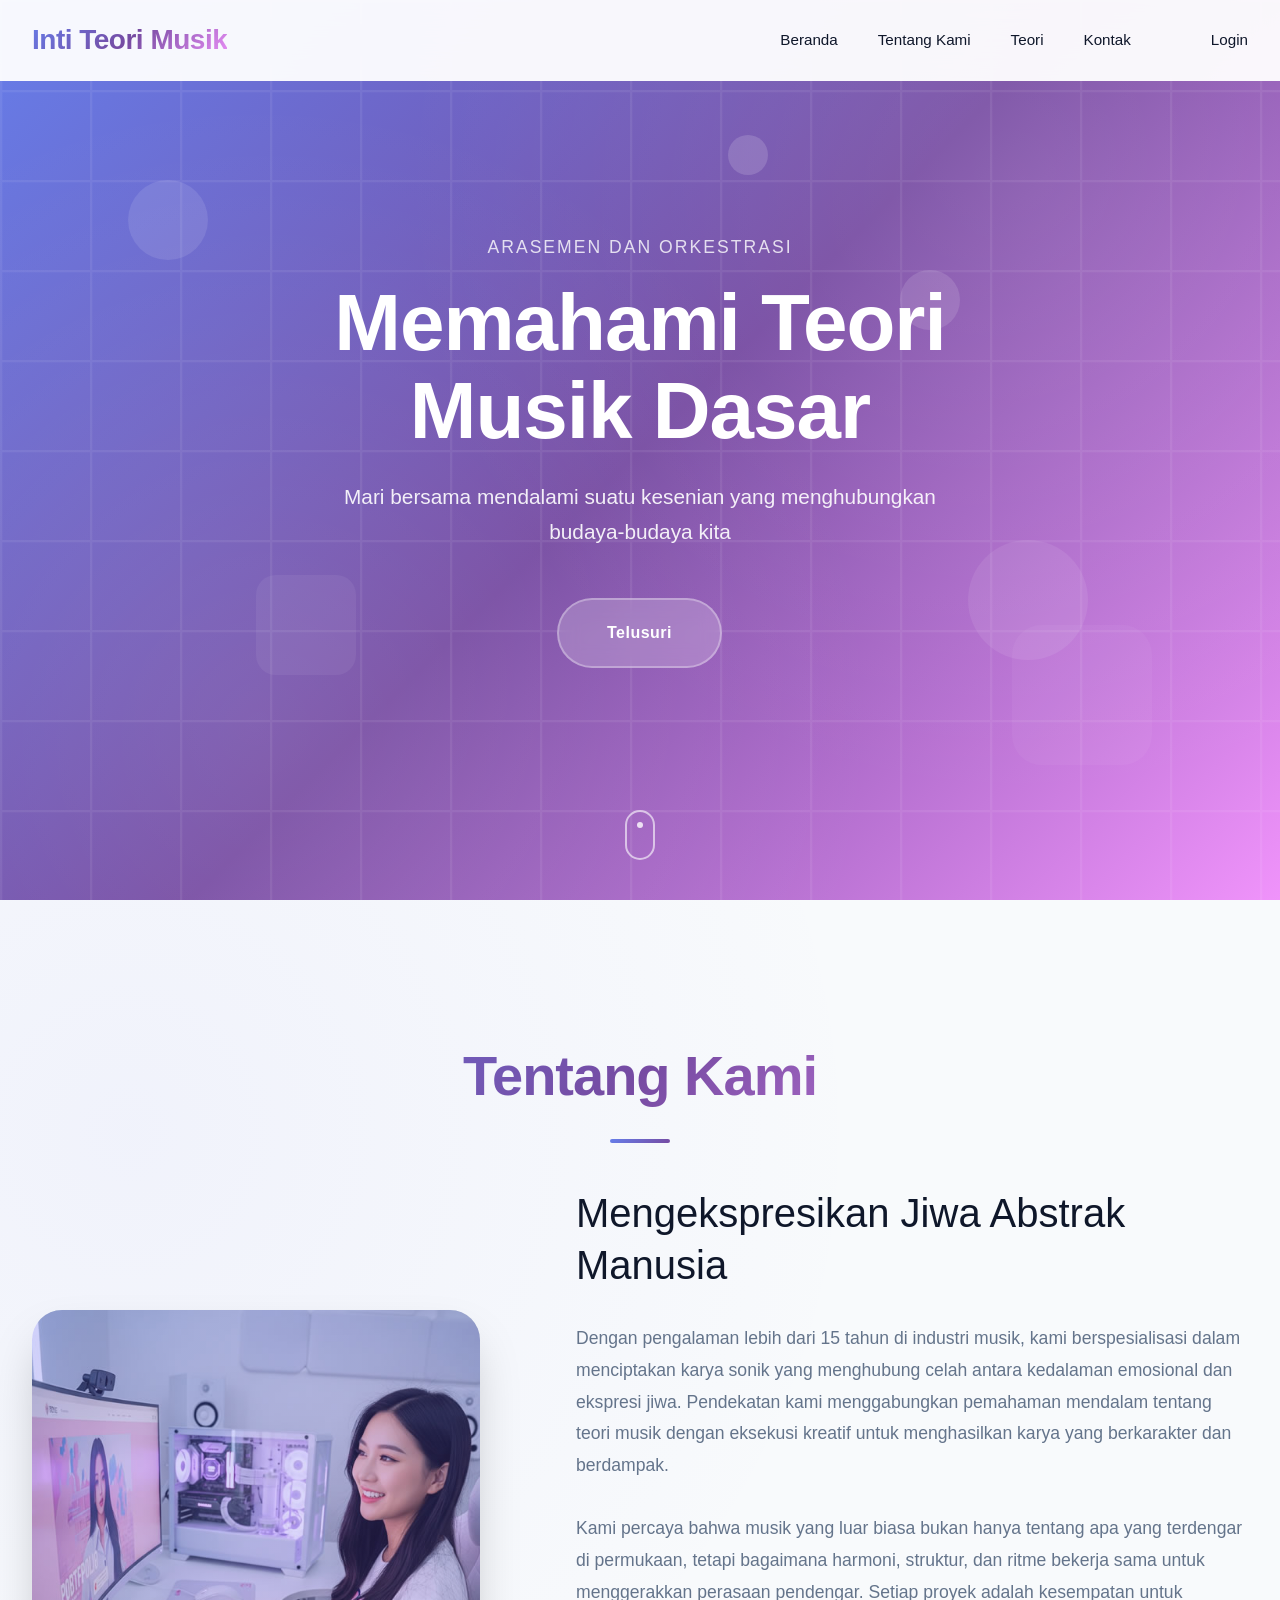
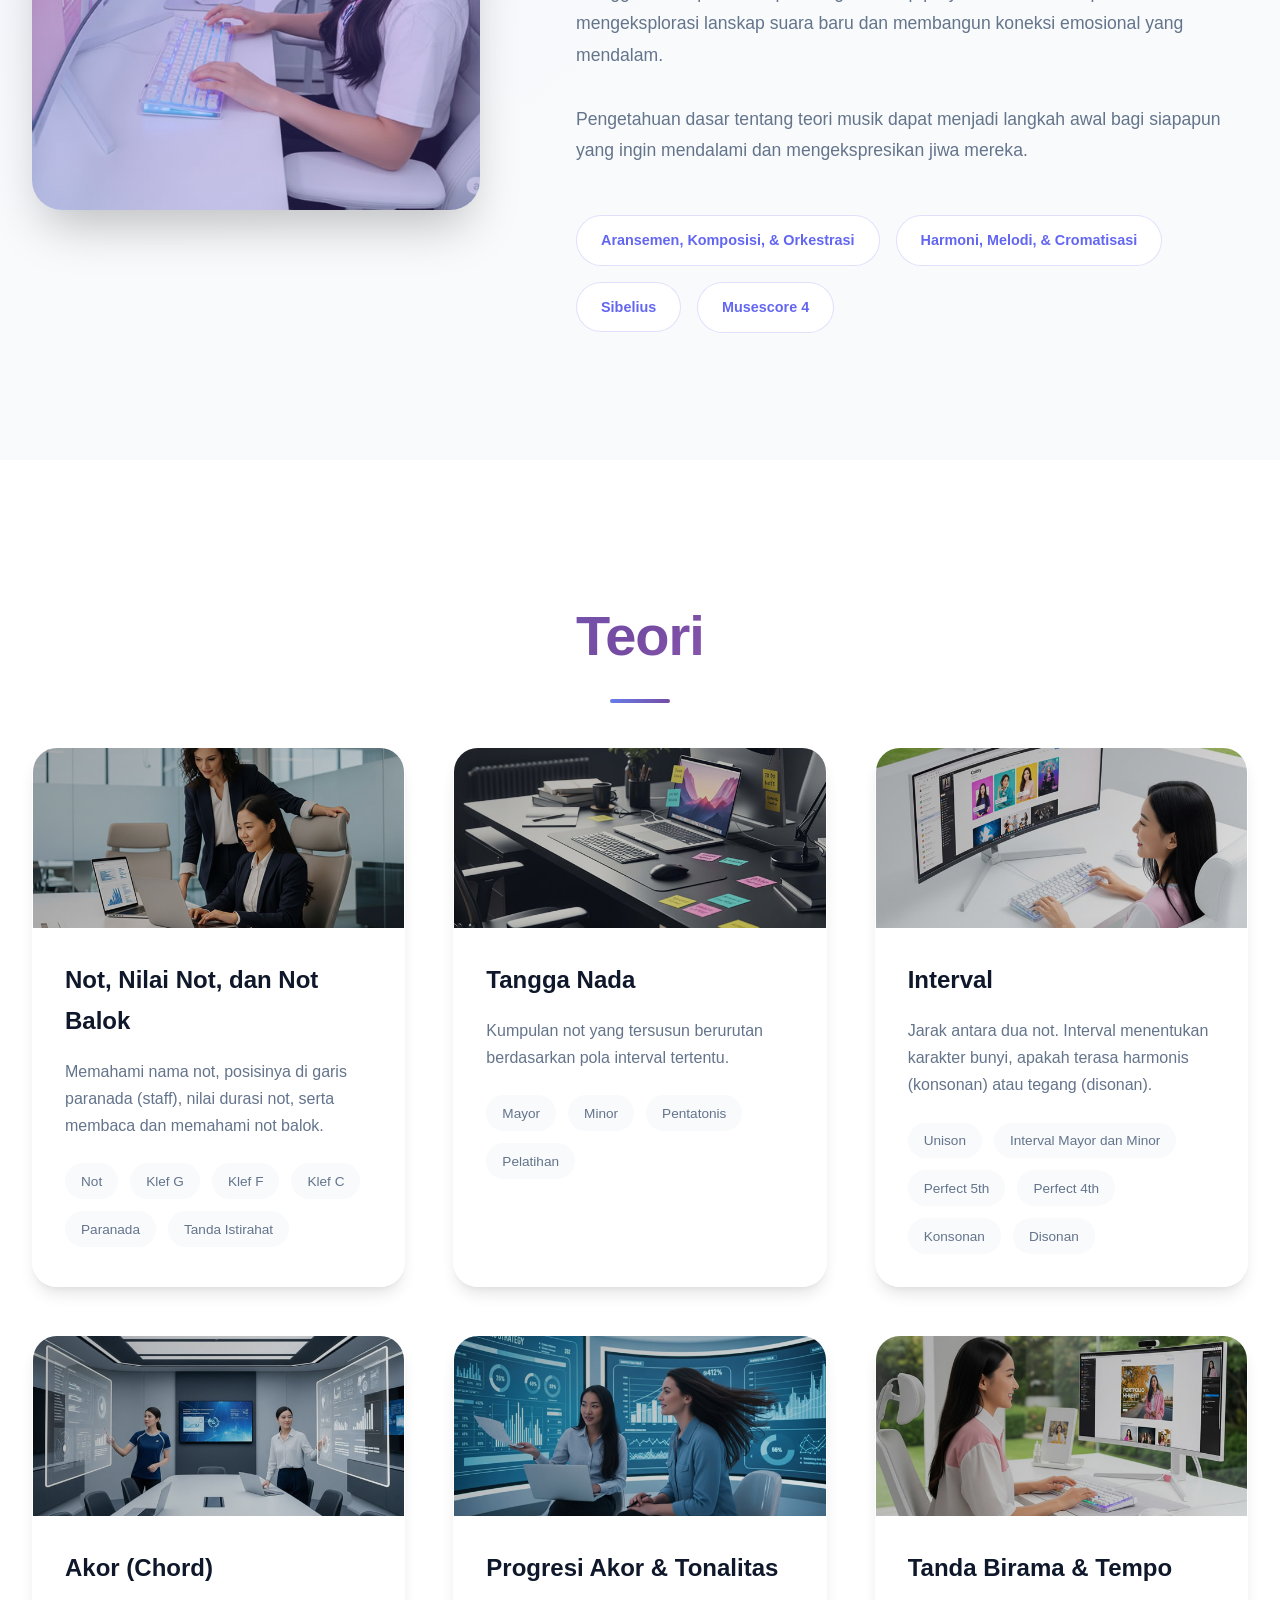
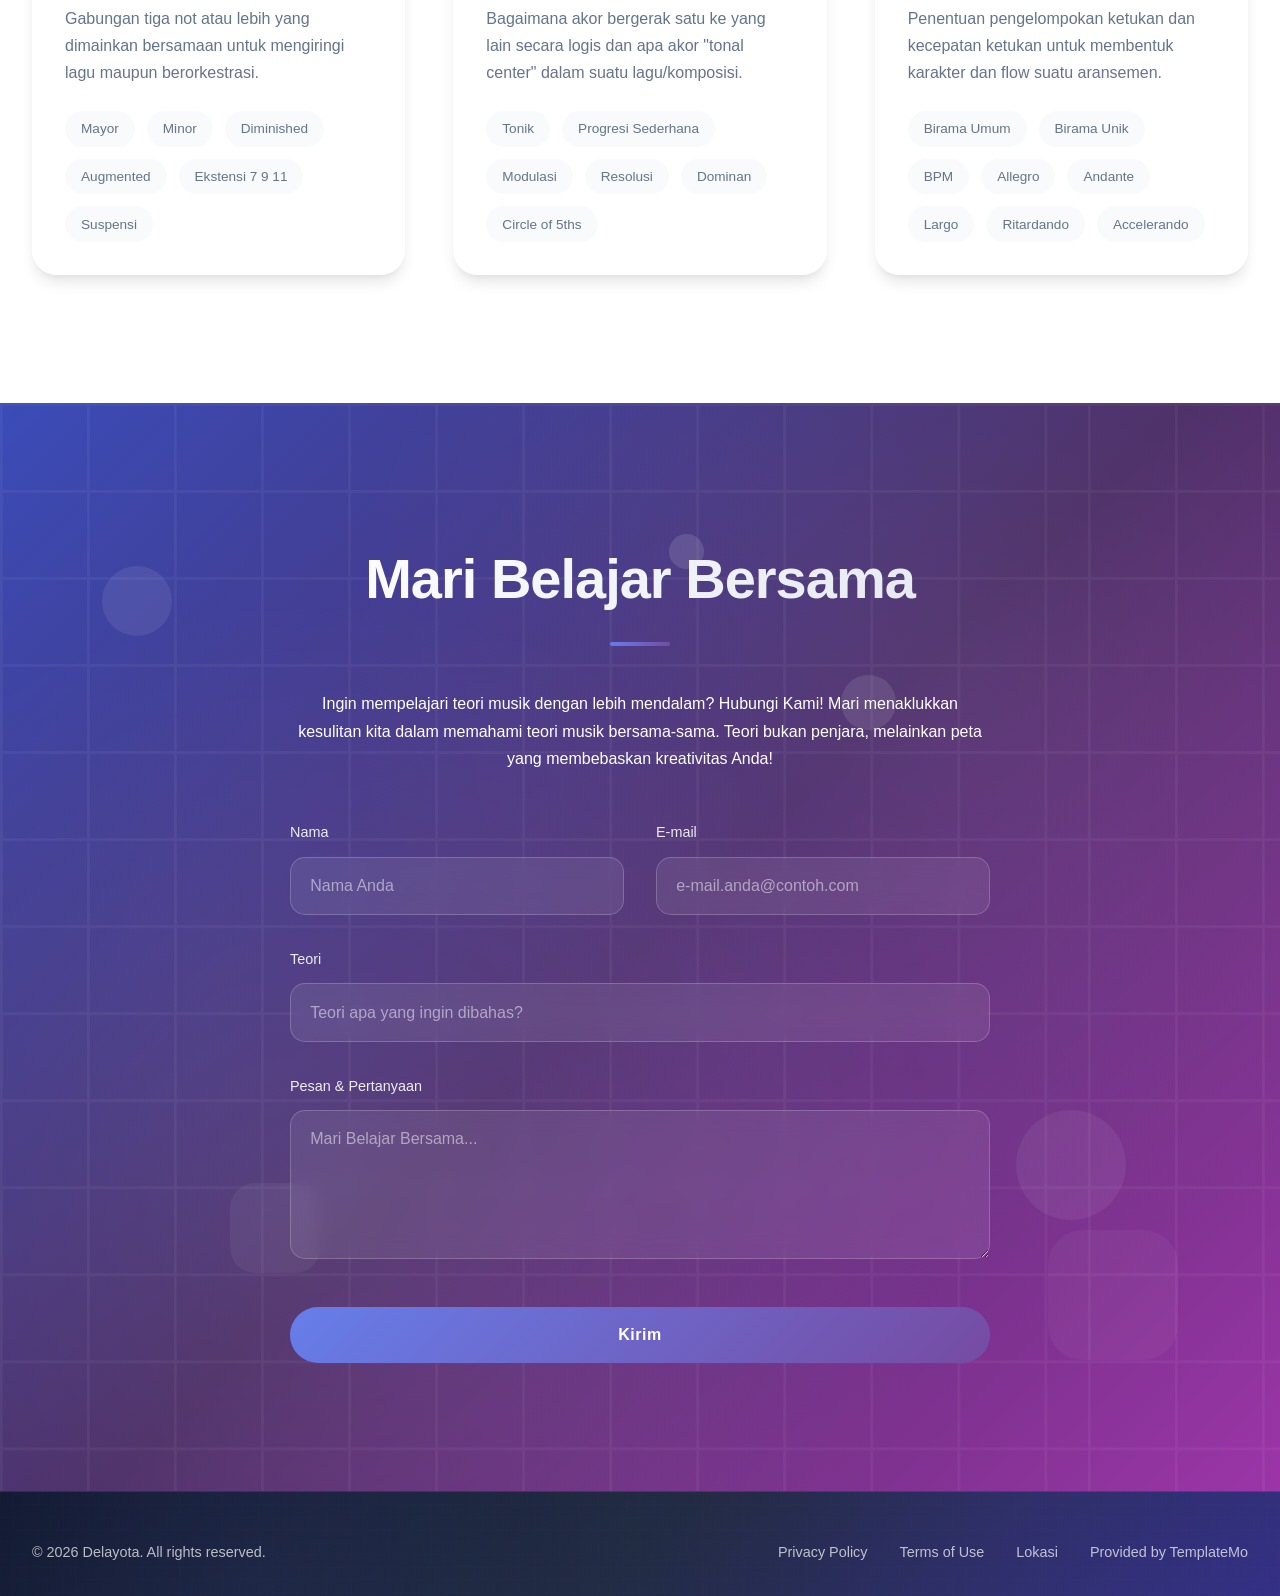
==== commit 55aea5c1: "Update index.html" ====
--- a/index.html
+++ b/index.html
@@ -76,10 +76,8 @@
                     <p>Kami percaya bahwa musik yang luar biasa bukan hanya tentang apa yang terdengar di permukaan, tetapi bagaimana harmoni, struktur, dan ritme bekerja sama untuk menggerakkan perasaan pendengar. Setiap proyek adalah kesempatan untuk mengeksplorasi lanskap suara baru dan membangun koneksi emosional yang mendalam.</p>
                     <p>Pengetahuan dasar tentang teori musik dapat menjadi langkah awal bagi siapapun yang ingin mendalami dan mengekspresikan jiwa mereka.</p>
                     <div class="skills">
-                        <span class="skill-tag">Aransemen & Orkestrasi</span>
-                        <span class="skill-tag">Harmoni</span>
-                        <span class="skill-tag">Melodi</span>
-                        <span class="skill-tag">Cromatisasi</span>
+                        <span class="skill-tag">Aransemen, Komposisi, & Orkestrasi</span>
+                        <span class="skill-tag">Harmoni, Melodi, & Cromatisasi</span>
                         <span class="skill-tag">Sibelius</span>
                         <span class="skill-tag">Musescore 4</span>
                     </div>
@@ -97,77 +95,89 @@
                     <div class="portfolio-image"></div>
                     <div class="portfolio-content">
                         <h4>Not, Nilai Not, dan Not Balok</h4>
-                        <p>Memahami nama not, posisinya di garis paranada (staff), serta nilai durasi.</p>
-                        <div class="portfolio-tech">
-                            <span class="tech-tag">React</span>
-                            <span class="tech-tag">Node.js</span>
-                            <span class="tech-tag">MongoDB</span>
-                            <span class="tech-tag">Stripe</span>
-                        </div>
-                    </div>
-                </div>
-                <div class="portfolio-item">
-                    <div class="portfolio-image"></div>
-                    <div class="portfolio-content">
-                        <h4>Brand Identity System</h4>
-                        <p>Complete visual identity redesign for a tech startup, including logo, guidelines, and digital assets. Creating a cohesive brand experience across all touchpoints.</p>
-                        <div class="portfolio-tech">
-                            <span class="tech-tag">Illustrator</span>
-                            <span class="tech-tag">Photoshop</span>
-                            <span class="tech-tag">Figma</span>
-                            <span class="tech-tag">After Effects</span>
-                        </div>
-                    </div>
-                </div>
-                <div class="portfolio-item">
-                    <div class="portfolio-image"></div>
-                    <div class="portfolio-content">
-                        <h4>Mobile App Design</h4>
-                        <p>Intuitive mobile app interface for a fitness tracking application with focus on accessibility and user engagement through gamification.</p>
-                        <div class="portfolio-tech">
-                            <span class="tech-tag">Figma</span>
-                            <span class="tech-tag">Principle</span>
-                            <span class="tech-tag">React Native</span>
-                            <span class="tech-tag">Lottie</span>
-                        </div>
-                    </div>
-                </div>
-                <div class="portfolio-item">
-                    <div class="portfolio-image"></div>
-                    <div class="portfolio-content">
-                        <h4>Dashboard Interface</h4>
-                        <p>Clean and functional dashboard design for data analytics platform with complex information architecture and real-time data visualization.</p>
-                        <div class="portfolio-tech">
-                            <span class="tech-tag">Vue.js</span>
-                            <span class="tech-tag">D3.js</span>
-                            <span class="tech-tag">SCSS</span>
-                            <span class="tech-tag">Chart.js</span>
-                        </div>
-                    </div>
-                </div>
-                <div class="portfolio-item">
-                    <div class="portfolio-image"></div>
-                    <div class="portfolio-content">
-                        <h4>Marketing Website</h4>
-                        <p>Modern marketing website with interactive animations and optimized conversion funnels. Built for maximum performance and SEO.</p>
-                        <div class="portfolio-tech">
-                            <span class="tech-tag">Next.js</span>
-                            <span class="tech-tag">Framer Motion</span>
-                            <span class="tech-tag">Tailwind CSS</span>
-                            <span class="tech-tag">Vercel</span>
-                        </div>
-                    </div>
-                </div>
-                <div class="portfolio-item">
-                    <div class="portfolio-image"></div>
-                    <div class="portfolio-content">
-                        <h4>Creative Portfolio</h4>
-                        <p>Artistic portfolio website featuring immersive galleries, smooth transitions, and creative storytelling for a digital artist.</p>
-                        <div class="portfolio-tech">
-                            <span class="tech-tag">React</span>
-                            <span class="tech-tag">Three.js</span>
-                            <span class="tech-tag">GSAP</span>
-                            <span class="tech-tag">WebGL</span>
+                        <p>Memahami nama not, posisinya di garis paranada (staff), nilai durasi not, serta membaca dan memahami not balok.</p>
+                        <div class="portfolio-tech">
+                            <span class="tech-tag">Not</span>
+                            <span class="tech-tag">Klef G</span>
+                            <span class="tech-tag">Klef F</span>
+                            <span class="tech-tag">Klef C</span>
+                            <span class="tech-tag">Paranada</span>
+                            <span class="tech-tag">Tanda Istirahat</span>
+                        </div>
+                    </div>
+                </div>
+                <div class="portfolio-item">
+                    <div class="portfolio-image"></div>
+                    <div class="portfolio-content">
+                        <h4>Tangga Nada</h4>
+                        <p>Kumpulan not yang tersusun berurutan berdasarkan pola interval tertentu.</p>
+                        <div class="portfolio-tech">
+                            <span class="tech-tag">Mayor</span>
+                            <span class="tech-tag">Minor</span>
+                            <span class="tech-tag">Pentatonis</span>
+                            <span class="tech-tag">Pelatihan</span>
+                        </div>
+                    </div>
+                </div>
+                <div class="portfolio-item">
+                    <div class="portfolio-image"></div>
+                    <div class="portfolio-content">
+                        <h4>Interval</h4>
+                        <p>Jarak antara dua not. Interval menentukan karakter bunyi, apakah terasa harmonis (konsonan) atau tegang (disonan).</p>
+                        <div class="portfolio-tech">
+                            <span class="tech-tag">Unison</span>
+                            <span class="tech-tag">Interval Mayor dan Minor</span>
+                            <span class="tech-tag">Perfect 5th</span>
+                            <span class="tech-tag">Perfect 4th</span>
+                            <span class="tech-tag">Konsonan</span>
+                            <span class="tech-tag">Disonan</span>
+                        </div>
+                    </div>
+                </div>
+                <div class="portfolio-item">
+                    <div class="portfolio-image"></div>
+                    <div class="portfolio-content">
+                        <h4>Akor (Chord)</h4>
+                        <p>Gabungan tiga not atau lebih yang dimainkan bersamaan untuk mengiringi lagu maupun berorkestrasi.</p>
+                        <div class="portfolio-tech">
+                            <span class="tech-tag">Mayor</span>
+                            <span class="tech-tag">Minor</span>
+                            <span class="tech-tag">Diminished</span>
+                            <span class="tech-tag">Augmented</span>
+                            <span class="tech-tag">Ekstensi 7 9 11</span>
+                            <span class="tech-tag">Suspensi</span>
+                        </div>
+                    </div>
+                </div>
+                <div class="portfolio-item">
+                    <div class="portfolio-image"></div>
+                    <div class="portfolio-content">
+                        <h4>Progresi Akor & Tonalitas</h4>
+                        <p>Bagaimana akor bergerak satu ke yang lain secara logis dan apa akor "tonal center" dalam suatu lagu/komposisi.</p>
+                        <div class="portfolio-tech">
+                            <span class="tech-tag">Tonik</span>
+                            <span class="tech-tag">Progresi Sederhana</span>
+                            <span class="tech-tag">Modulasi</span>
+                            <span class="tech-tag">Resolusi</span>
+                            <span class="tech-tag">Dominan</span>
+                            <span class="tech-tag">Circle of 5ths</span>
+                        </div>
+                    </div>
+                </div>
+                <div class="portfolio-item">
+                    <div class="portfolio-image"></div>
+                    <div class="portfolio-content">
+                        <h4>Tanda Birama & Tempo</h4>
+                        <p>Penentuan pengelompokan ketukan dan kecepatan ketukan untuk membentuk karakter dan flow suatu aransemen.</p>
+                        <div class="portfolio-tech">
+                            <span class="tech-tag">Birama Umum</span>
+                            <span class="tech-tag">Birama Unik</span>
+                            <span class="tech-tag">BPM</span>
+                            <span class="tech-tag">Allegro</span>
+                            <span class="tech-tag">Andante</span>
+                            <span class="tech-tag">Largo</span>
+                            <span class="tech-tag">Ritardando</span>
+                            <span class="tech-tag">Accelerando</span>
                         </div>
                     </div>
                 </div>
@@ -187,28 +197,28 @@
         </div>
         <div class="container">
             <div class="contact-content">
-                <h2 class="section-title fade-in">Let's Work Together</h2>
-                <p class="fade-in">Ready to bring your vision to life? Let's discuss how we can create something amazing together. I'm always excited to take on new challenges and collaborate on innovative projects.</p>
+                <h2 class="section-title fade-in">Mari Belajar Bersama</h2>
+                <p class="fade-in">Ingin mempelajari teori musik dengan lebih mendalam? Hubungi Kami! Mari menaklukkan kesulitan kita dalam memahami teori musik bersama-sama. Teori bukan penjara, melainkan peta yang membebaskan kreativitas Anda!</p>
                 <form class="contact-form fade-in">
                     <div class="form-row">
                         <div class="form-group">
-                            <label for="name">Name</label>
-                            <input type="text" id="name" name="name" placeholder="Your full name" required>
+                            <label for="name">Nama</label>
+                            <input type="text" id="name" name="name" placeholder="Nama Anda" required>
                         </div>
                         <div class="form-group">
-                            <label for="email">Email</label>
-                            <input type="email" id="email" name="email" placeholder="your.email@example.com" required>
+                            <label for="email">E-mail</label>
+                            <input type="email" id="email" name="email" placeholder="e-mail.anda@contoh.com" required>
                         </div>
                     </div>
                     <div class="form-group">
-                        <label for="subject">Subject</label>
-                        <input type="text" id="subject" name="subject" placeholder="What's this about?" required>
+                        <label for="subject">Teori</label>
+                        <input type="text" id="subject" name="subject" placeholder="Teori apa yang ingin dibahas?" required>
                     </div>
                     <div class="form-group">
-                        <label for="message">Message</label>
-                        <textarea id="message" name="message" rows="6" placeholder="Tell me about your project..." required></textarea>
-                    </div>
-                    <button type="submit" class="submit-btn">Send Message</button>
+                        <label for="message">Pesan & Pertanyaan</label>
+                        <textarea id="message" name="message" rows="6" placeholder="Mari Belajar Bersama..." required></textarea>
+                    </div>
+                    <button type="submit" class="submit-btn">Kirim</button>
                 </form>
             </div>
         </div>
@@ -219,12 +229,12 @@
         <div class="container">
             <div class="footer-content">
                 <div class="footer-left">
-                    <p>&copy; 2025 Personal Shape. All rights reserved.</p>
+                    <p>&copy; 2026 Delayota. All rights reserved.</p>
                 </div>
                 <div class="footer-right">
                     <a href="#privacy">Privacy Policy</a>
                     <a href="#terms">Terms of Use</a>
-                    <a href="#sitemap">Sitemap</a>
+                    <a href="https://maps.app.goo.gl/WWh7SaPY4VK8Yzia9" target="_blank" rel="noopener nofollow">Lokasi</a>
                     <a href="https://templatemo.com" target="_blank" rel="noopener nofollow">Provided by TemplateMo</a>
                 </div>
             </div>
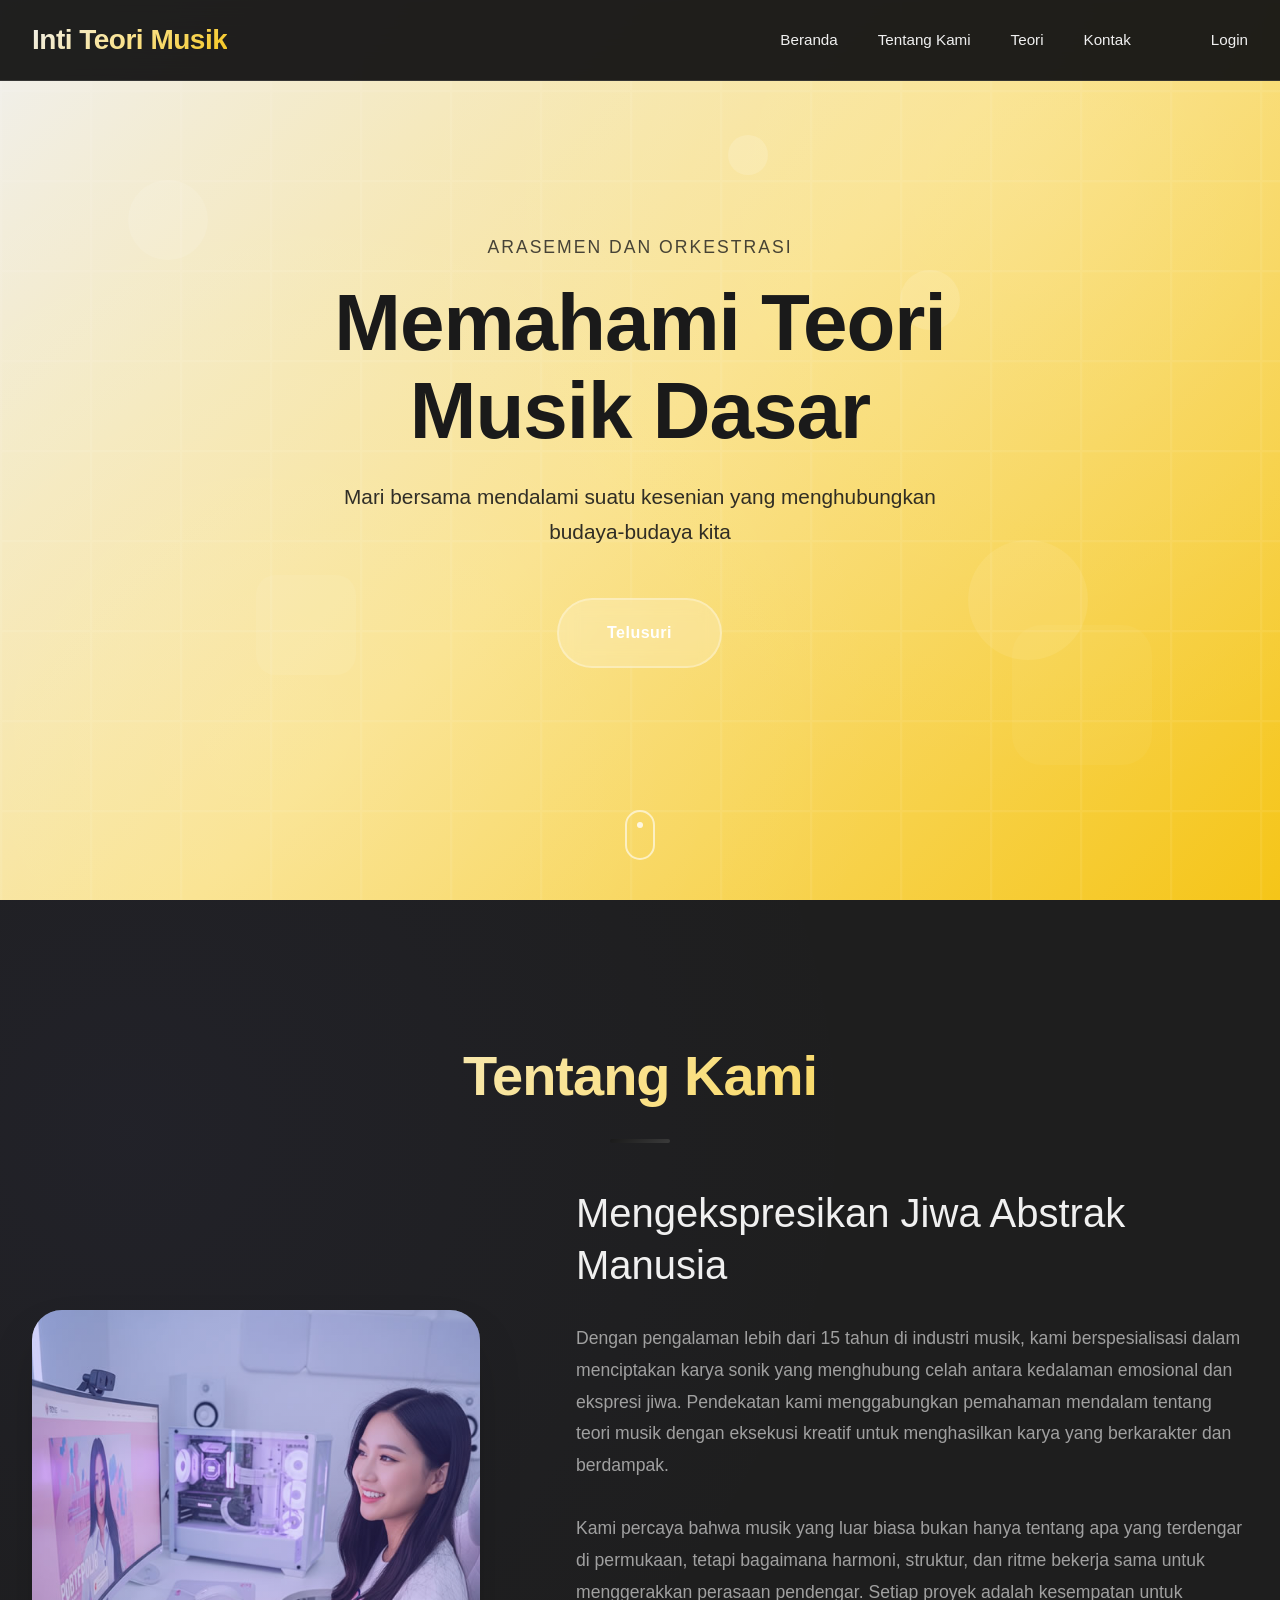
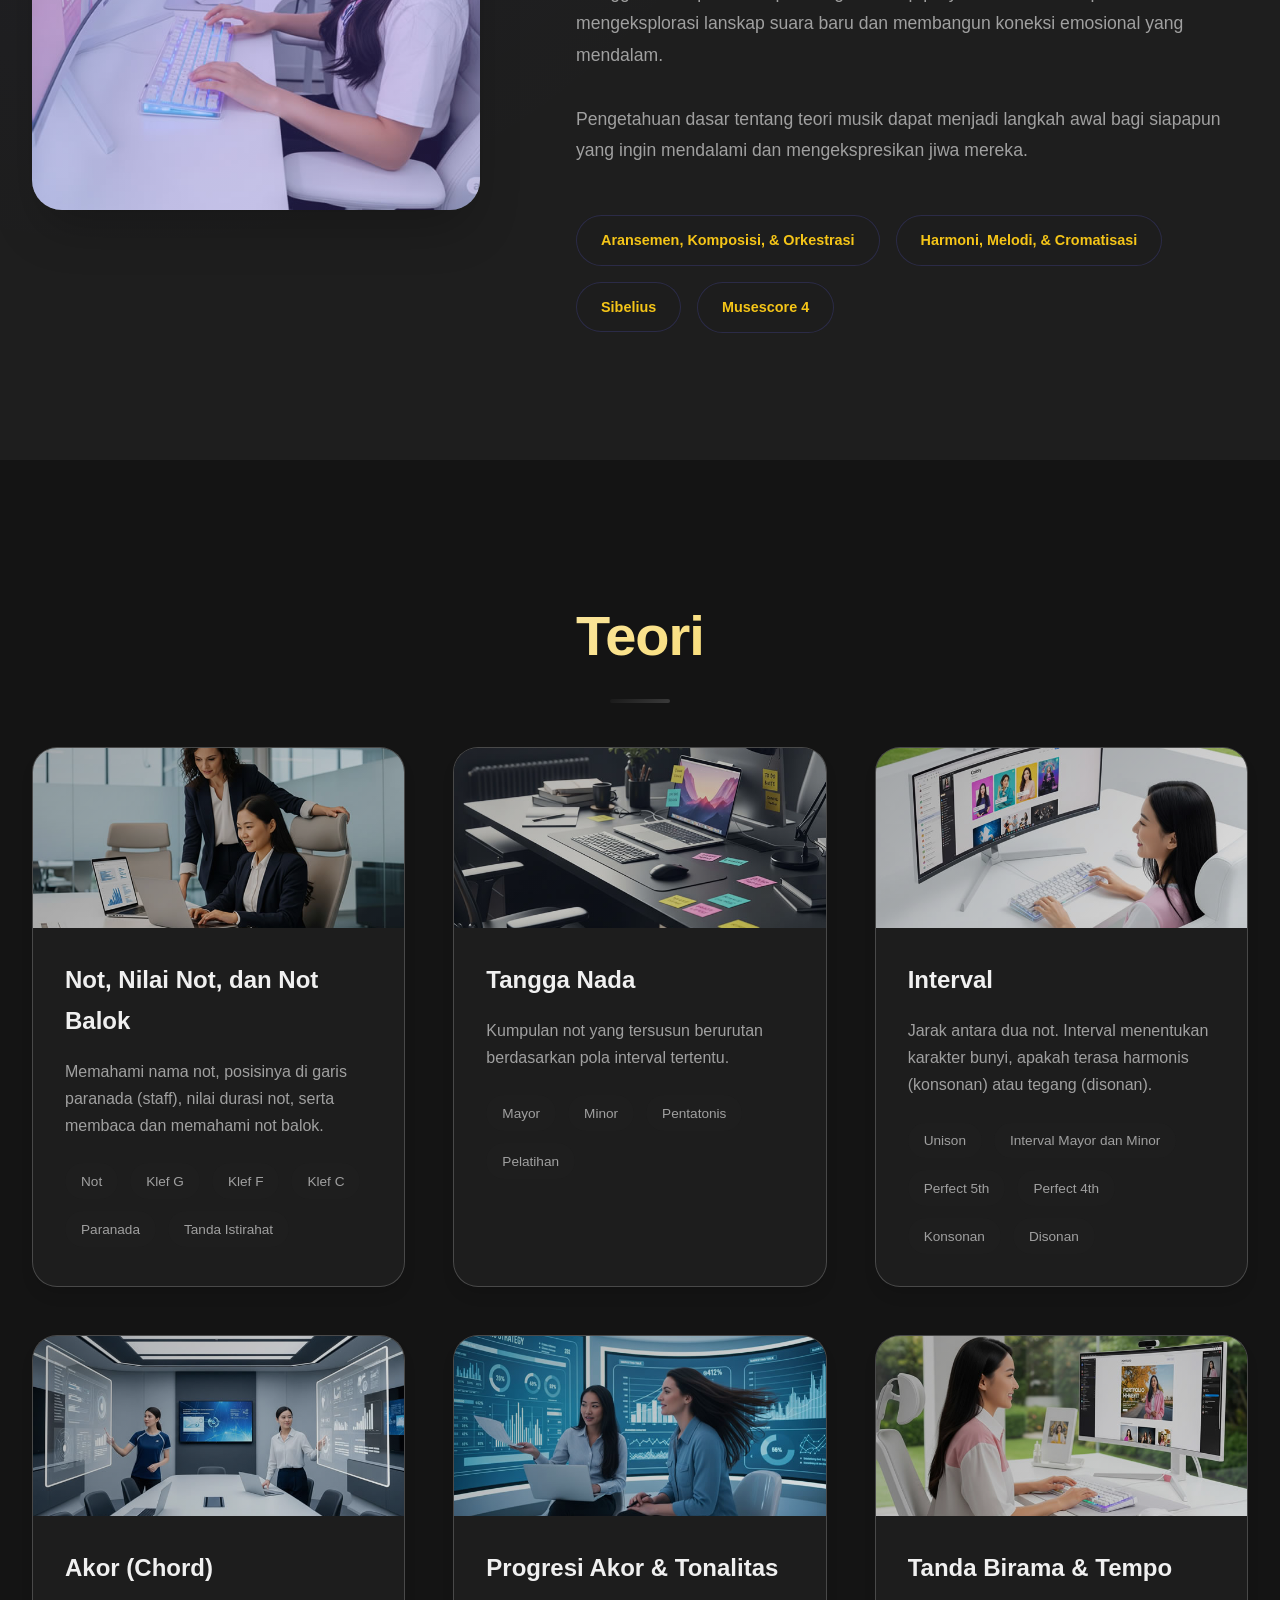
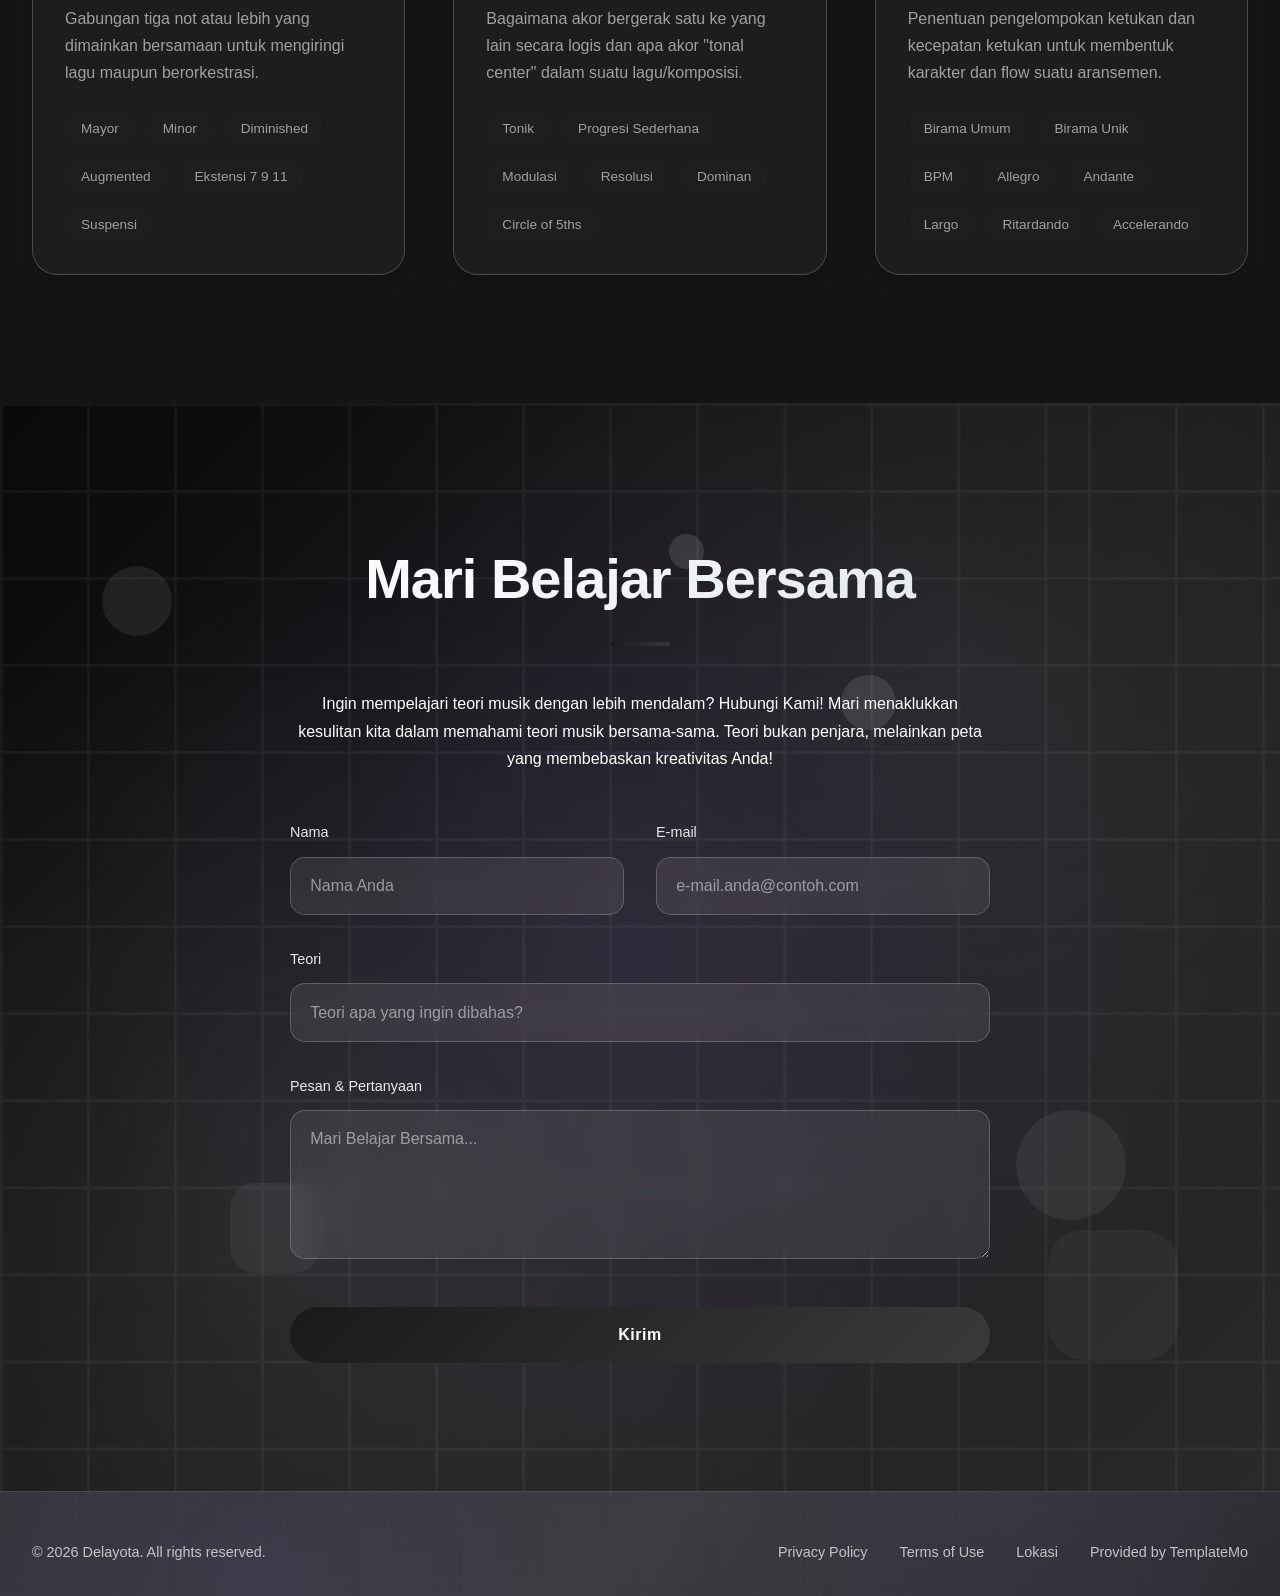
==== commit 4a3f1707: "Update index.html" ====
--- a/index.html
+++ b/index.html
@@ -24,7 +24,7 @@
                 <li><a href="#about">Tentang Kami</a></li>
                 <li><a href="#portfolio">Teori</a></li>
                 <li><a href="#contact">Kontak</a></li>
-                <li><span id="userInfo" style="color:black;"></span></li>
+                <li><span id="userInfo"></span></li>
                 <li id="authArea"><a href="login/index.html" class="btn">Login</a></li>
             </ul>
             <div class="mobile-menu-toggle" id="mobileMenuToggle">
--- a/templatemo-personal-style.css
+++ b/templatemo-personal-style.css
@@ -17,7 +17,7 @@
 
         /* Footer */
         .footer {
-            background: linear-gradient(135deg, #0f172a 0%, #1e293b 50%, #312e81 100%);
+    background: linear-gradient(135deg, #333333 0%, #3a3a3a 50%, #2a2a2a 100%);
             color: var(--text-light);
             padding: 3rem 0 2rem;
             border-top: 1px solid rgba(255, 255, 255, 0.1);
@@ -123,30 +123,30 @@
         }
 
         :root {
-            --primary-color: #6366f1;
-            --secondary-color: #8b5cf6;
-            --accent-color: #f59e0b;
-            --accent-pink: #ec4899;
-            --accent-cyan: #06b6d4;
-            --text-primary: #0f172a;
-            --text-secondary: #64748b;
-            --text-light: #ffffff;
-            --bg-primary: #ffffff;
-            --bg-secondary: #f8fafc;
-            --bg-dark: #0f172a;
-            --bg-card: rgba(255, 255, 255, 0.95);
-            --gradient-primary: linear-gradient(135deg, #667eea 0%, #764ba2 100%);
-            --gradient-secondary: linear-gradient(135deg, #f093fb 0%, #f5576c 100%);
-            --gradient-tertiary: linear-gradient(135deg, #4facfe 0%, #00f2fe 100%);
-            --gradient-elegant: linear-gradient(135deg, #667eea 0%, #764ba2 50%, #f093fb 100%);
-            --shadow-sm: 0 1px 2px 0 rgba(0, 0, 0, 0.05);
-            --shadow-md: 0 4px 6px -1px rgba(0, 0, 0, 0.1), 0 2px 4px -1px rgba(0, 0, 0, 0.06);
-            --shadow-lg: 0 10px 15px -3px rgba(0, 0, 0, 0.1), 0 4px 6px -2px rgba(0, 0, 0, 0.05);
-            --shadow-xl: 0 20px 25px -5px rgba(0, 0, 0, 0.1), 0 10px 10px -5px rgba(0, 0, 0, 0.04);
-            --shadow-2xl: 0 25px 50px -12px rgba(0, 0, 0, 0.25);
-            --glass: rgba(255, 255, 255, 0.15);
-            --glass-border: rgba(255, 255, 255, 0.2);
-        }
+    --primary-color: #f5c518;
+    --secondary-color: #e6b800;
+    --accent-color: #f5c518;
+    --accent-pink: #ffd700;
+    --accent-cyan: #ffec3d;
+--text-primary: #f0f0f0;
+--text-secondary: #a0a0a0;
+    --text-light: #ffffff;
+    --bg-primary: #141414;
+--bg-secondary: #1e1e1e;
+    --bg-dark: #0a0a0a;
+    --bg-card: rgba(30, 30, 30, 0.95);
+    --gradient-primary: linear-gradient(135deg, #1a1a1a 0%, #3a3a3a 100%);
+    --gradient-secondary: linear-gradient(135deg, #2a2a2a 0%, #4a4a4a 100%);
+    --gradient-tertiary: linear-gradient(135deg, #0a0a0a 0%, #2a2a2a 100%);
+    --gradient-elegant: linear-gradient(135deg, #f0f0f0 0%, #fae28c 50%, #f5c518 100%);
+    --shadow-sm: 0 1px 2px 0 rgba(0, 0, 0, 0.05);
+    --shadow-md: 0 4px 6px -1px rgba(0, 0, 0, 0.1), 0 2px 4px -1px rgba(0, 0, 0, 0.06);
+    --shadow-lg: 0 10px 15px -3px rgba(0, 0, 0, 0.1), 0 4px 6px -2px rgba(0, 0, 0, 0.05);
+    --shadow-xl: 0 20px 25px -5px rgba(0, 0, 0, 0.1), 0 10px 10px -5px rgba(0, 0, 0, 0.04);
+    --shadow-2xl: 0 25px 50px -12px rgba(0, 0, 0, 0.25);
+    --glass: rgba(255, 255, 255, 0.15);
+    --glass-border: rgba(255, 255, 255, 0.2);
+}
 
         body {
             font-family: 'Segoe UI', 'Roboto', 'Helvetica Neue', 'Arial', sans-serif;
@@ -162,7 +162,7 @@
             position: fixed;
             top: 0;
             width: 100%;
-            background: rgba(255, 255, 255, 0.95);
+            background: rgba(20, 20, 20, 0.95);
             backdrop-filter: blur(20px);
             z-index: 1000;
             padding: 1rem 0;
@@ -171,7 +171,7 @@
         }
 
         nav.scrolled {
-            background: rgba(255, 255, 255, 0.98);
+            background: rgba(20, 20, 20, 0.98);
             box-shadow: var(--shadow-lg);
             padding: 0.75rem 0;
         }
@@ -479,7 +479,7 @@
 
         .hero-content {
             text-align: center;
-            color: var(--text-light);
+            color: #1a1a1a;
             z-index: 2;
             position: relative;
             max-width: 900px;
@@ -495,7 +495,7 @@
             transform: translateY(30px);
             animation: fadeInUp 1s ease 0.2s forwards;
             margin-bottom: 1rem;
-            color: rgba(255, 255, 255, 0.8);
+            color: rgba(26, 26, 26, 0.8);
         }
 
         .hero h1 {
@@ -516,7 +516,7 @@
             opacity: 0;
             transform: translateY(30px);
             animation: fadeInUp 1s ease 0.6s forwards;
-            color: rgba(255, 255, 255, 0.9);
+            color: rgba(26, 26, 26, 0.9);
             font-weight: 400;
             max-width: 600px;
             margin-left: auto;
@@ -854,7 +854,7 @@
 
         /* Contact Section */
         .contact {
-            background: linear-gradient(135deg, #3b4cb8 0%, #4a2c65 50%, #9c35a8 100%);
+    background: linear-gradient(135deg, #0a0a0a 0%, #1a1a1a 50%, #2a2a2a 100%);
             color: var(--text-light);
             position: relative;
             overflow: hidden;
@@ -1088,7 +1088,7 @@
 
         .submit-btn:hover {
             transform: translateY(-3px);
-            box-shadow: 0 20px 40px rgba(99, 102, 241, 0.3);
+            box-shadow: 0 20px 40px rgba(230, 184, 0, 0.3);
         }
 
         /* Animation Classes */
@@ -1224,7 +1224,7 @@
 }
 
 #userInfo {
-    color: var(--text-primary);
+    color: var(--text-light);
     font-weight: 500;
     font-size: 0.95rem;
 }
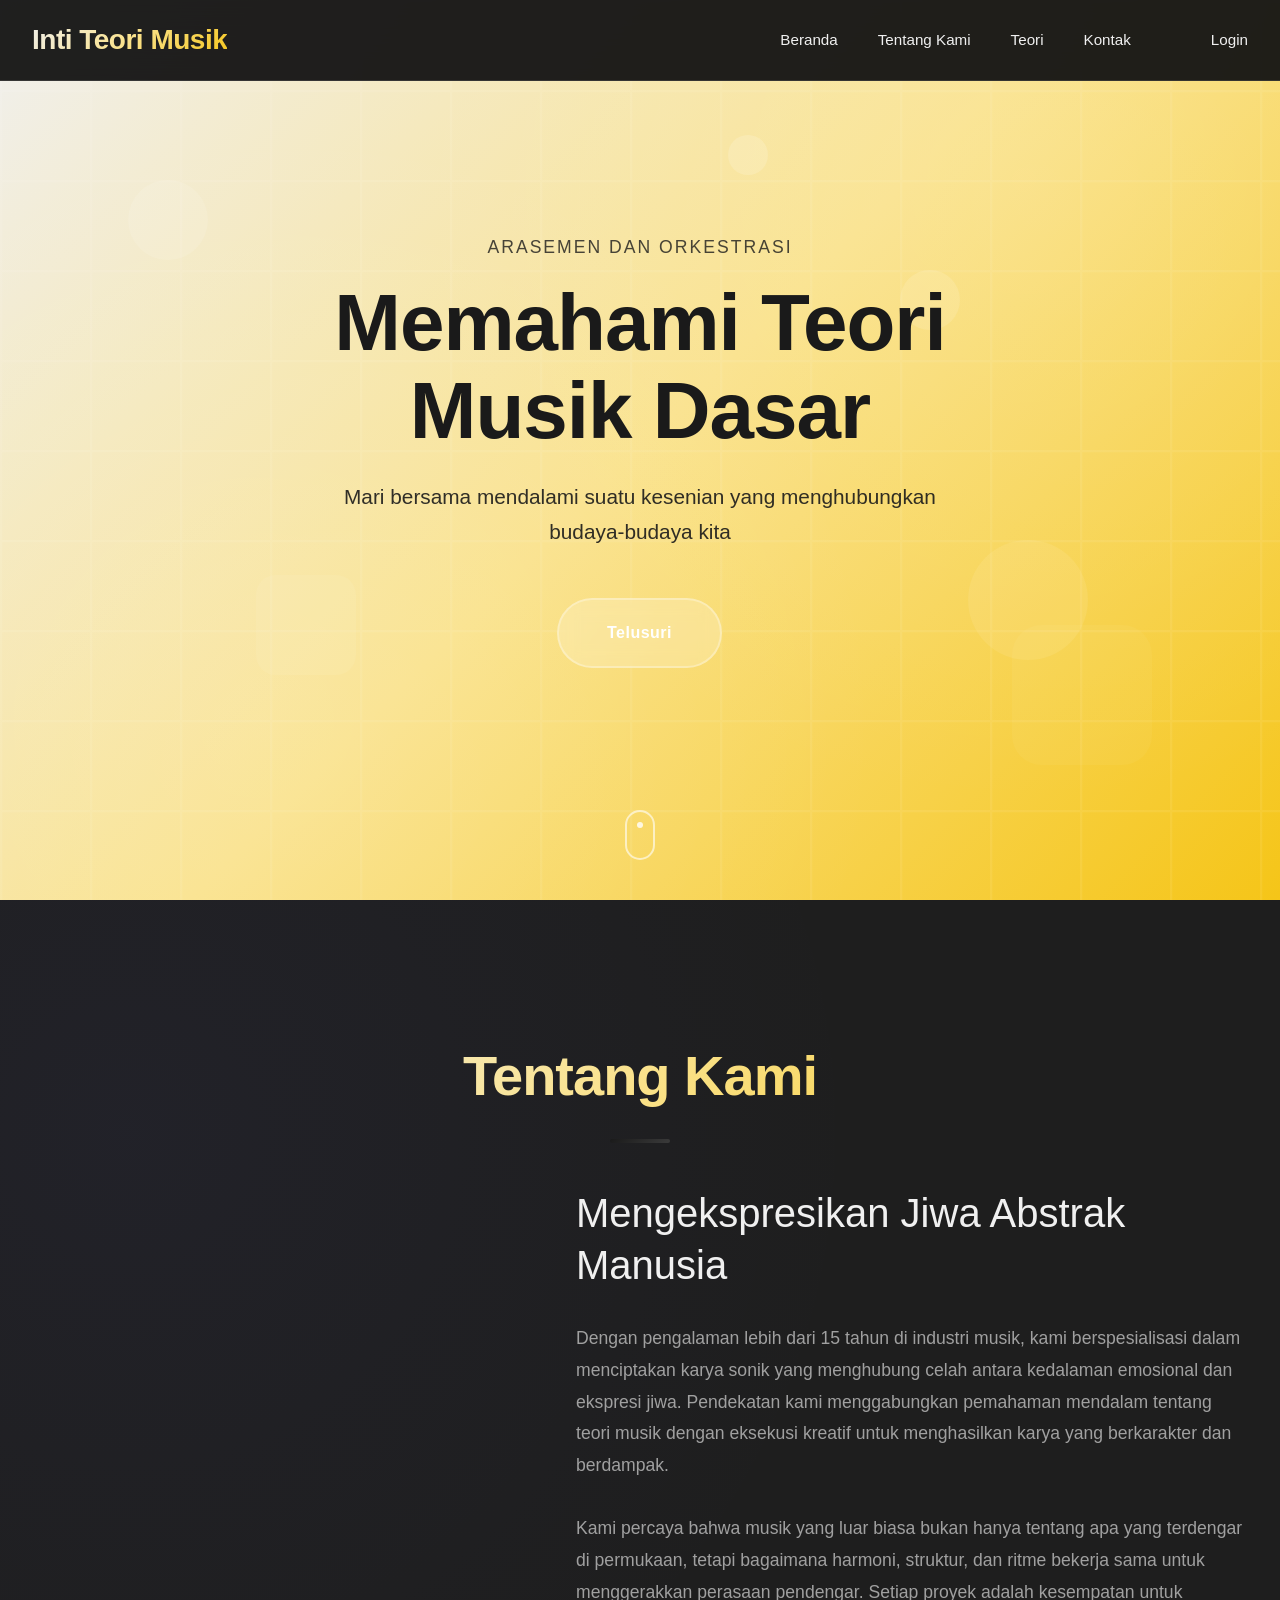
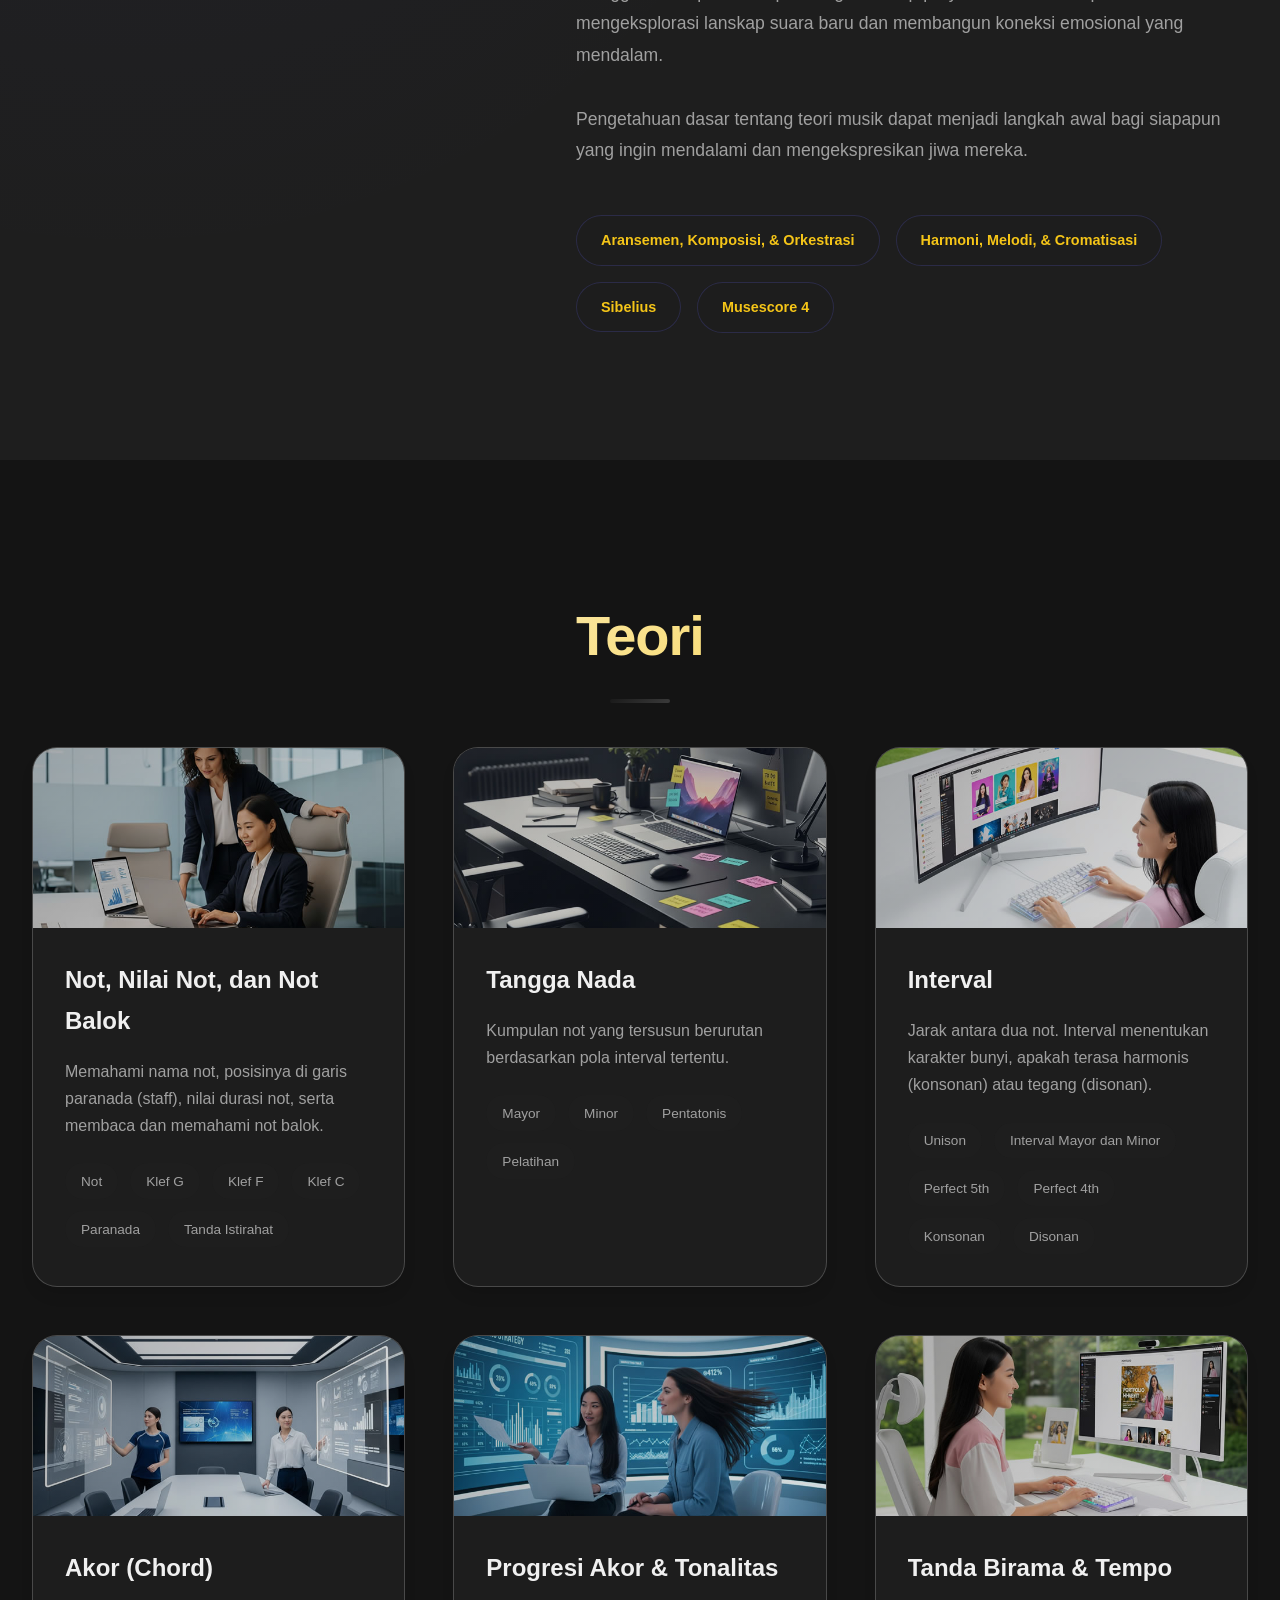
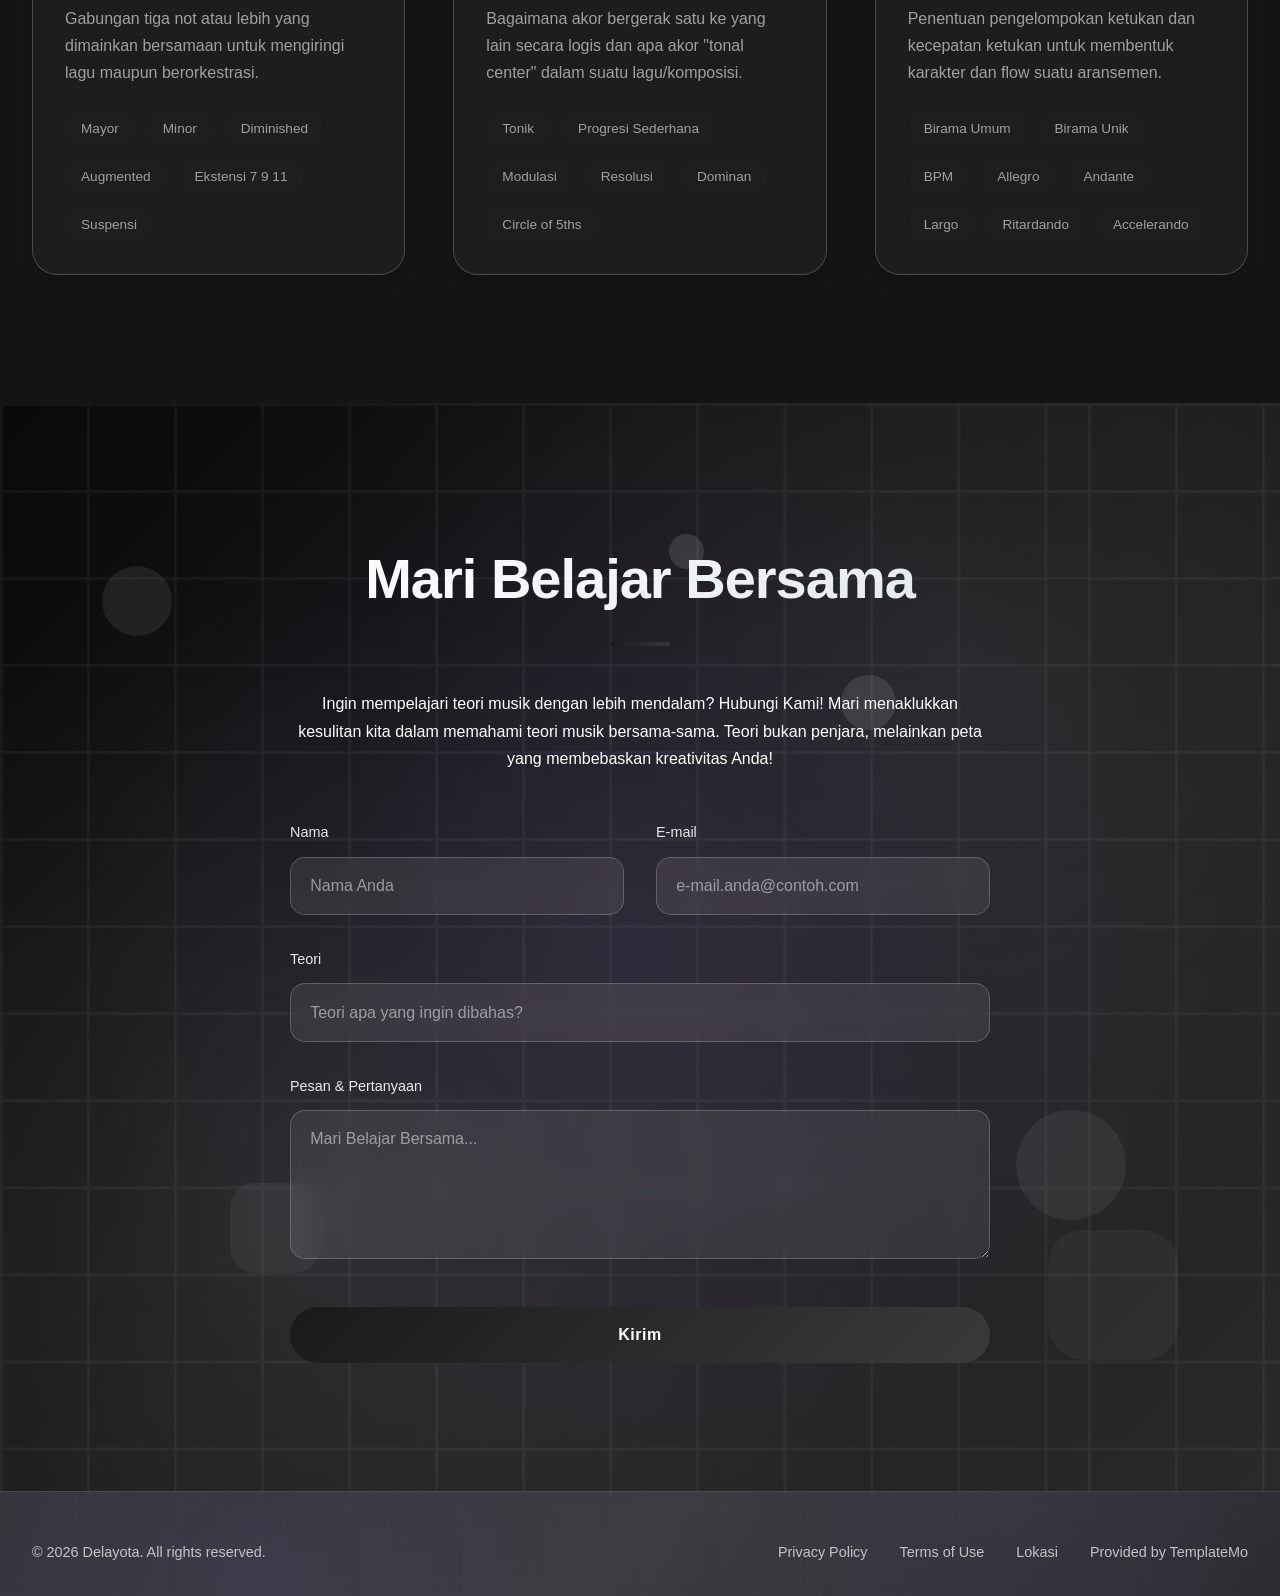
==== commit 61c65710: "Update index.html" ====
--- a/index.html
+++ b/index.html
@@ -69,7 +69,19 @@
         <div class="container">
             <h2 class="section-title fade-in">Tentang Kami</h2>
             <div class="about-content">
-                <div class="about-image slide-in-left"></div>
+                <div class="about-media slide-in-left">
+    <iframe width="100%" height="250" 
+        src="https://www.youtube.com/embed/SgK2XySnzjw" 
+        frameborder="0" allowfullscreen 
+        style="border-radius: 15px; margin-bottom: 20px;">
+    </iframe>
+    <iframe 
+        src="https://www.google.com/maps/embed?pb=jShPaB9whoNf9kgz9" 
+        width="100%" height="250" 
+        style="border:0; border-radius: 15px;" 
+        allowfullscreen loading="lazy">
+    </iframe>
+</div>
                 <div class="about-text slide-in-right">
                     <h3>Mengekspresikan Jiwa Abstrak Manusia</h3>
                     <p>Dengan pengalaman lebih dari 15 tahun di industri musik, kami berspesialisasi dalam menciptakan karya sonik yang menghubung celah antara kedalaman emosional dan ekspresi jiwa. Pendekatan kami menggabungkan pemahaman mendalam tentang teori musik dengan eksekusi kreatif untuk menghasilkan karya yang berkarakter dan berdampak.</p>
@@ -81,7 +93,6 @@
                         <span class="skill-tag">Sibelius</span>
                         <span class="skill-tag">Musescore 4</span>
                     </div>
-                </div>
             </div>
         </div>
     </section>
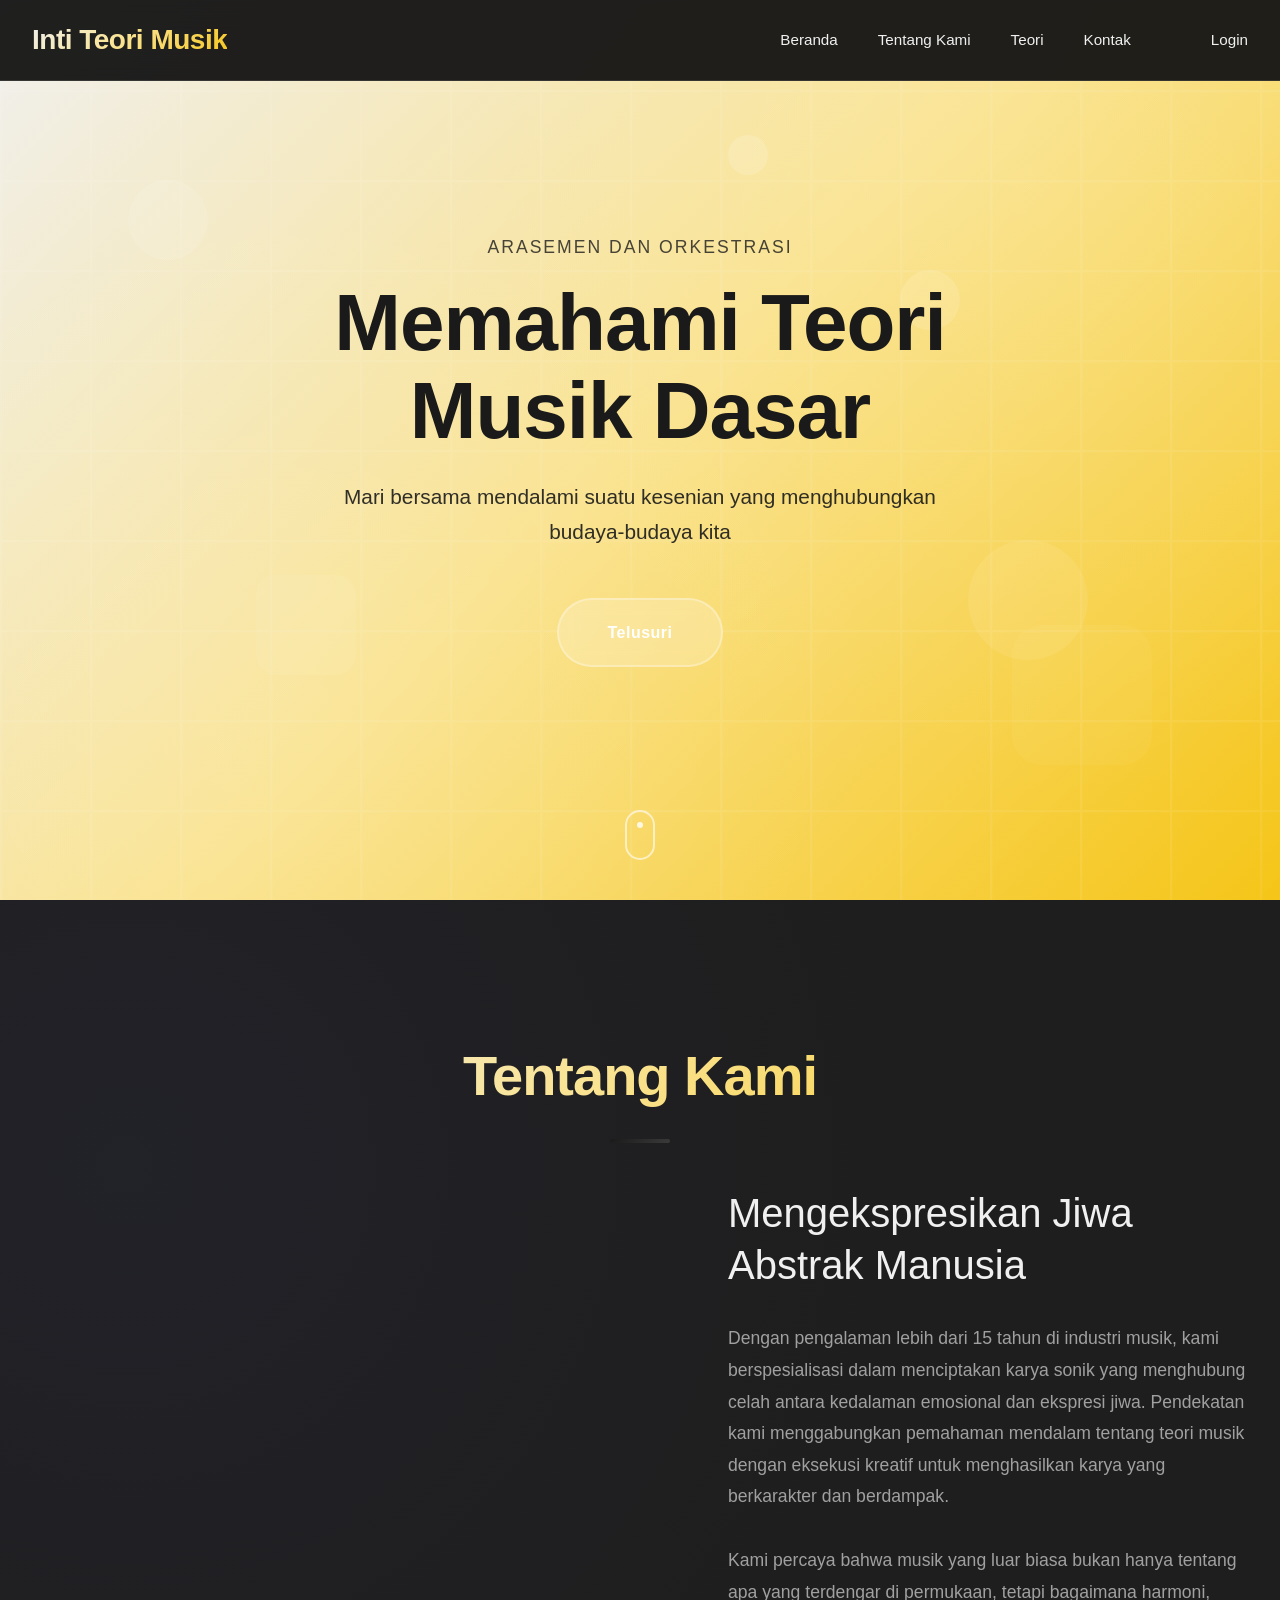
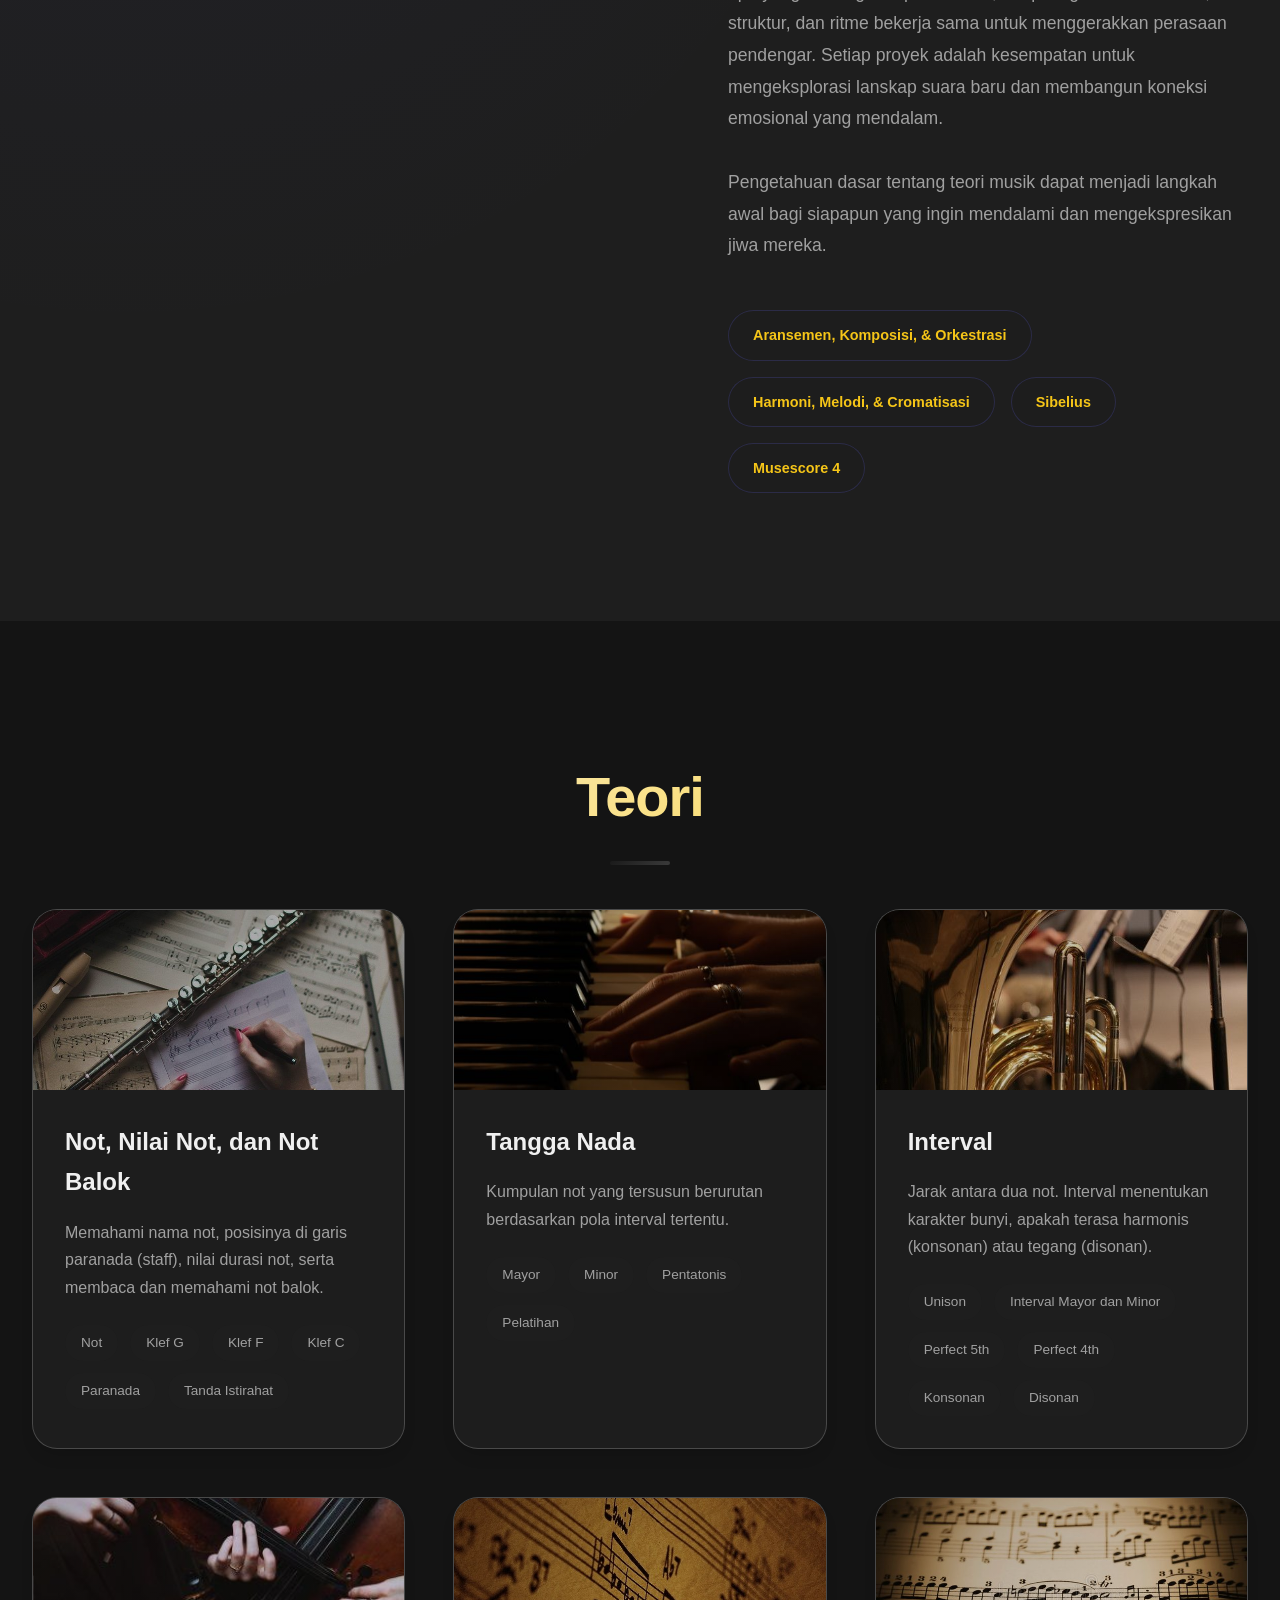
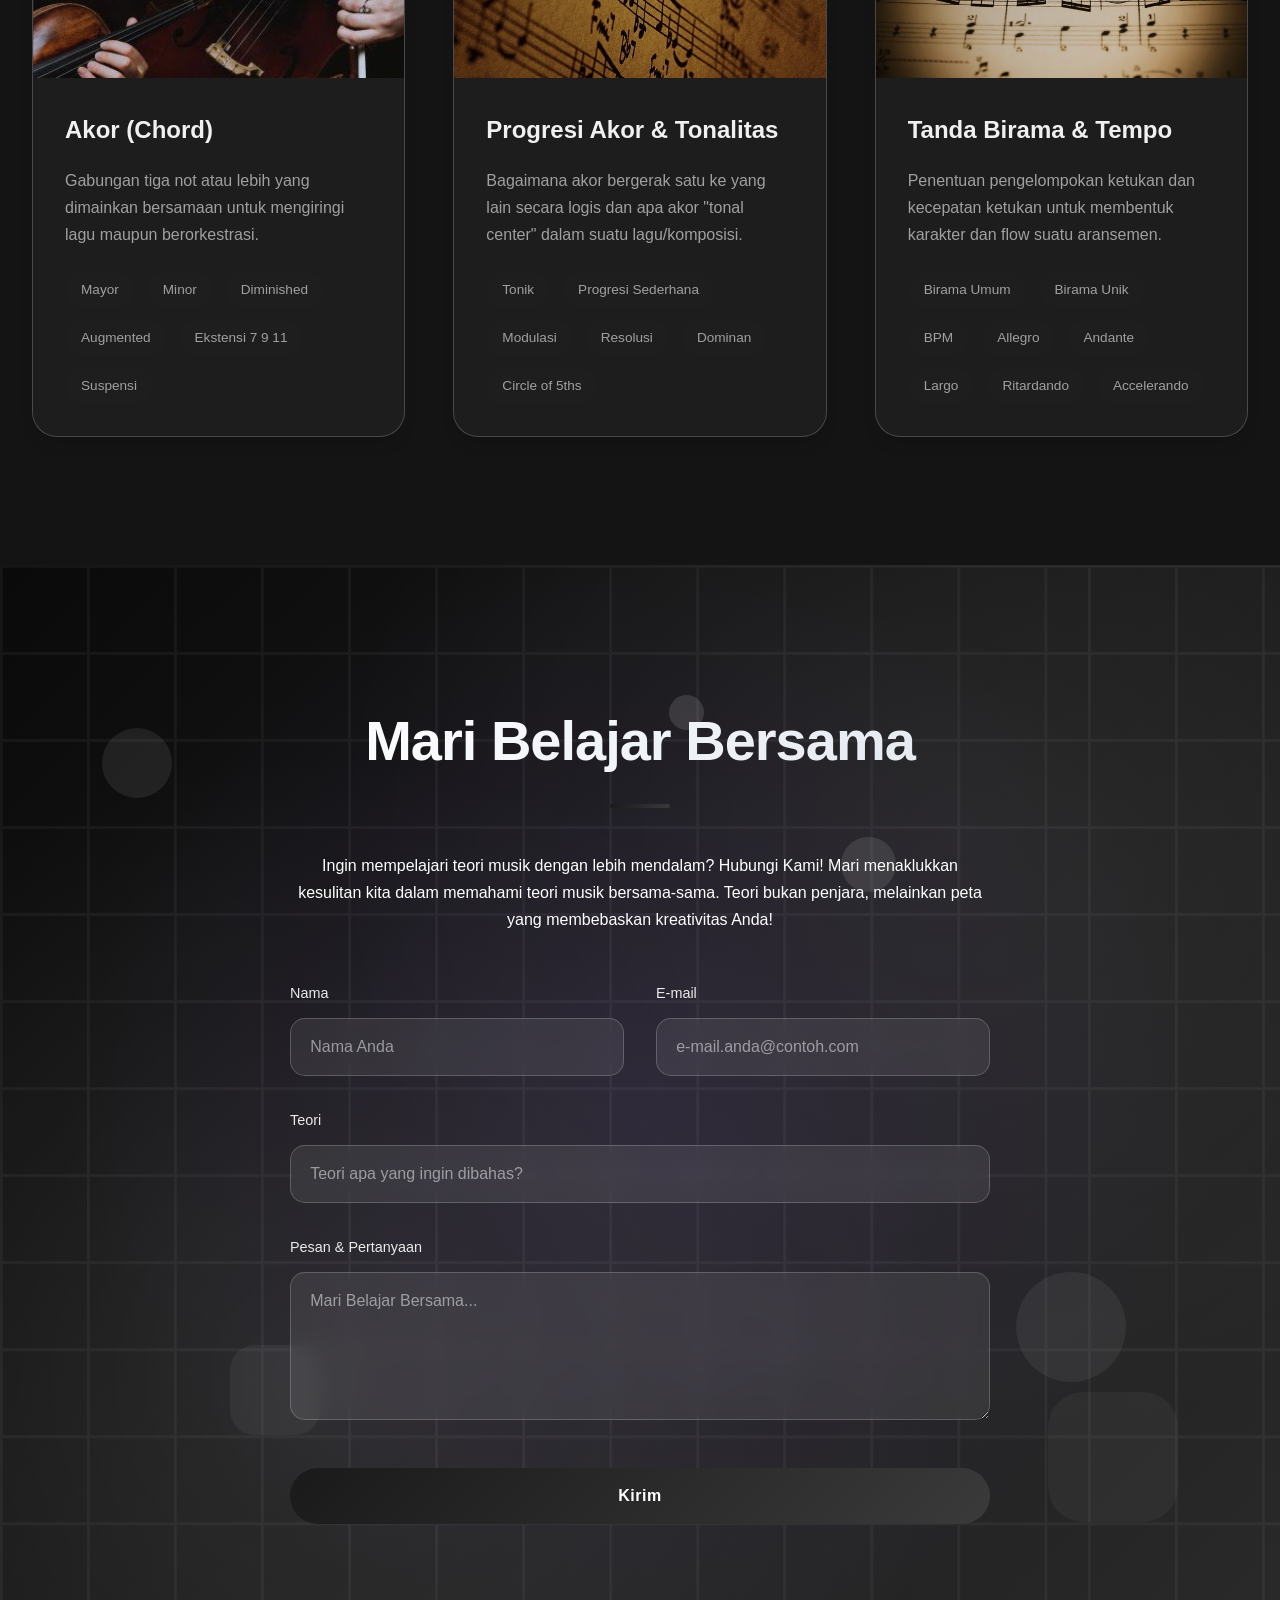
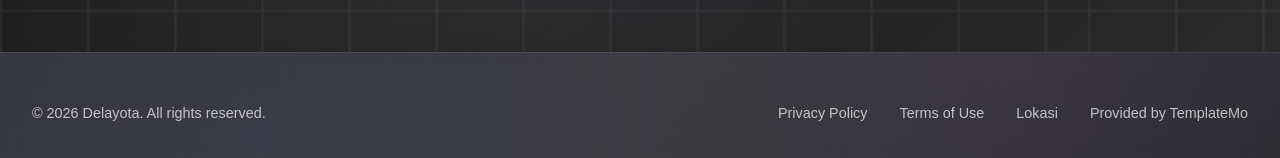
==== commit 1064d293: "Update index.html" ====
--- a/index.html
+++ b/index.html
@@ -75,12 +75,7 @@
         frameborder="0" allowfullscreen 
         style="border-radius: 15px; margin-bottom: 20px;">
     </iframe>
-    <iframe 
-        src="https://www.google.com/maps/embed?pb=jShPaB9whoNf9kgz9" 
-        width="100%" height="250" 
-        style="border:0; border-radius: 15px;" 
-        allowfullscreen loading="lazy">
-    </iframe>
+    <iframe src="https://www.google.com/maps/embed?pb=!1m14!1m8!1m3!1d70665.2123235657!2d110.37499895898333!3d-7.795554191639807!3m2!1i1024!2i768!4f13.1!3m3!1m2!1s0x2e7a57669d43fe55%3A0x75fae1bb400d4da5!2sSMA%20Negeri%208%20Yogyakarta!5e0!3m2!1sen!2sus!4v1779541896245!5m2!1sen!2sus" width="600" height="450" style="border:0;" allowfullscreen="" loading="lazy" referrerpolicy="no-referrer-when-downgrade"></iframe>
 </div>
                 <div class="about-text slide-in-right">
                     <h3>Mengekspresikan Jiwa Abstrak Manusia</h3>
--- a/templatemo-personal-style.css
+++ b/templatemo-personal-style.css
@@ -775,27 +775,27 @@
         }
 
         .portfolio-item:nth-child(1) .portfolio-image {
-            background-image: url('images/working-business-women.jpg');
+            background-image: url('images/not.jpg');
         }
 
         .portfolio-item:nth-child(2) .portfolio-image {
-            background-image: url('images/computer-desk-stickers.jpg');
+            background-image: url('images/tangga.jpg');
         }
 
         .portfolio-item:nth-child(3) .portfolio-image {
-            background-image: url('images/curved-display-pinky-girl.jpg');
+            background-image: url('images/interval.jpg');
         }
 
         .portfolio-item:nth-child(4) .portfolio-image {
-            background-image: url('images/dashboard-interfaces-transparent-displays.jpg');
+            background-image: url('images/akor.jpg');
         }
 
         .portfolio-item:nth-child(5) .portfolio-image {
-            background-image: url('images/marketing-strategy-women.jpg');
+            background-image: url('images/progresi.jpg');
         }
 
         .portfolio-item:nth-child(6) .portfolio-image {
-            background-image: url('images/portfolio-website-girl.jpg');
+            background-image: url('images/birama.jpg');
         }
 
         .portfolio-image::before {
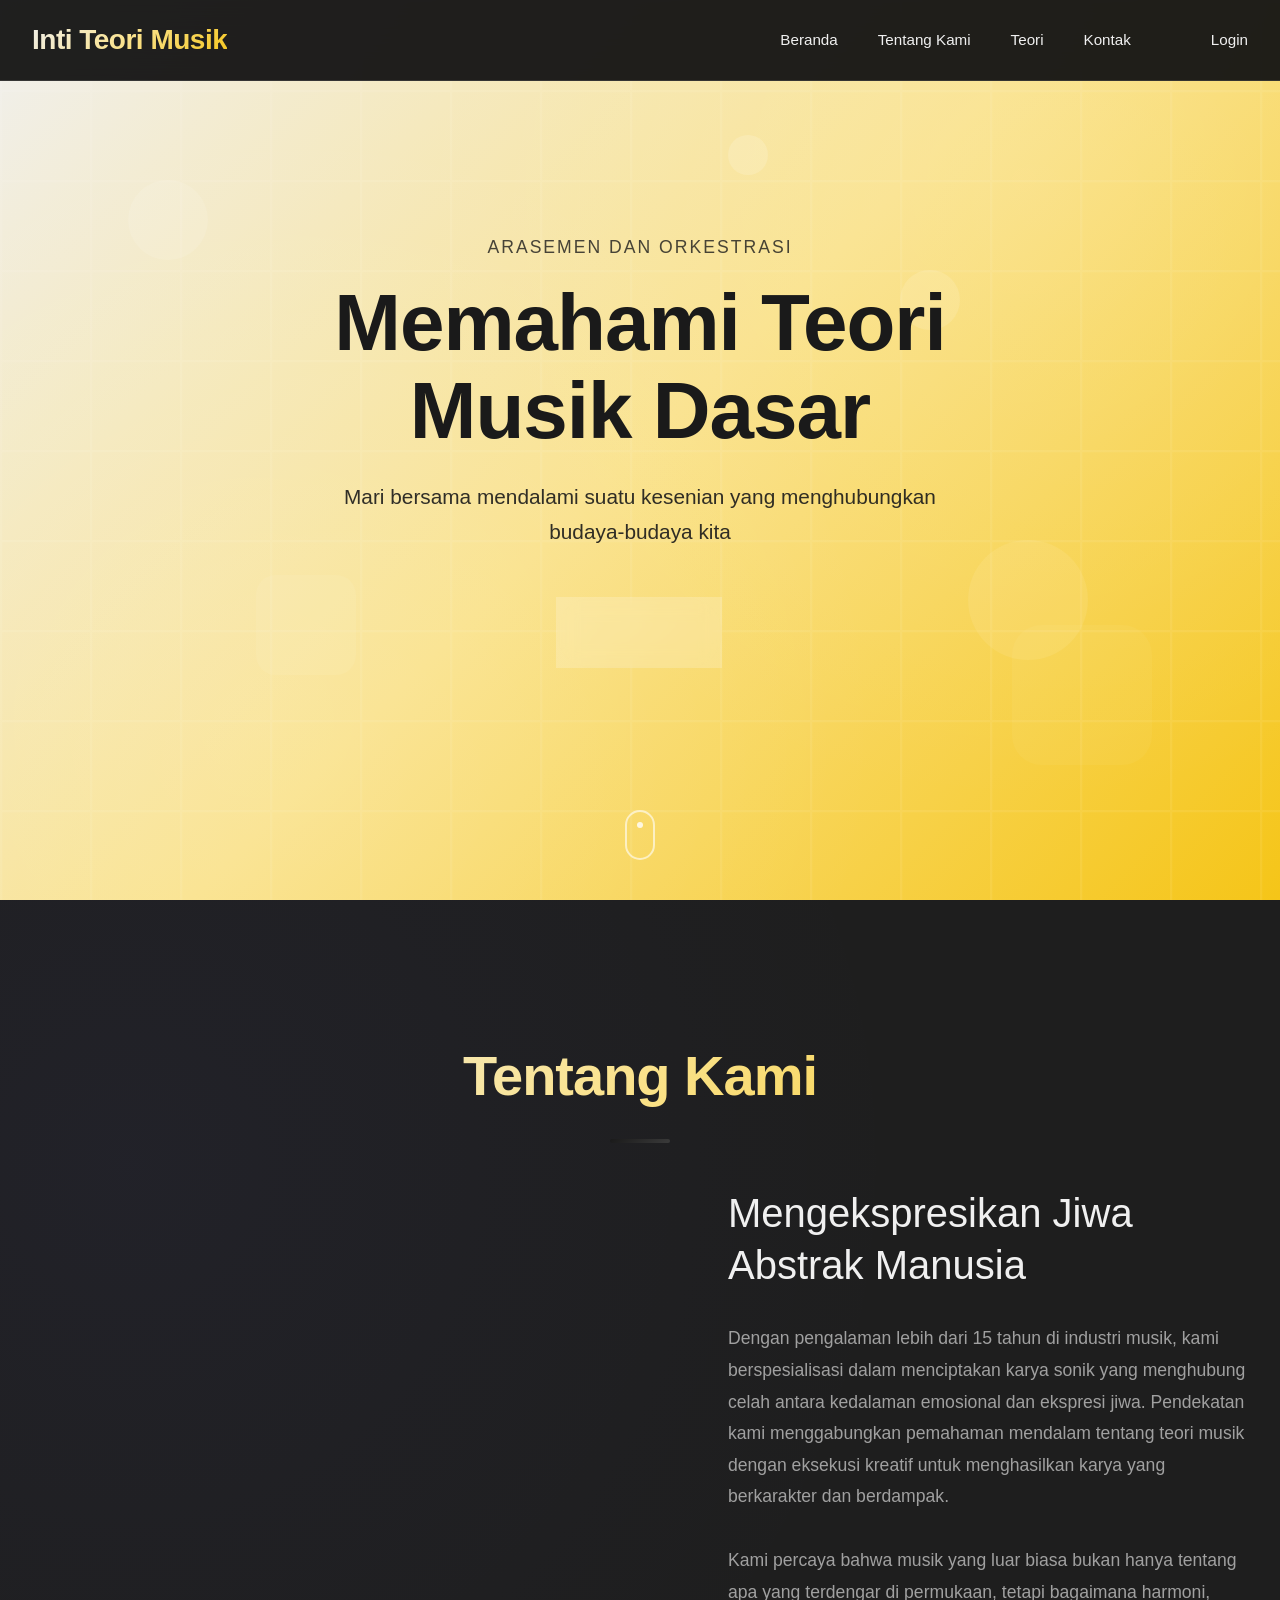
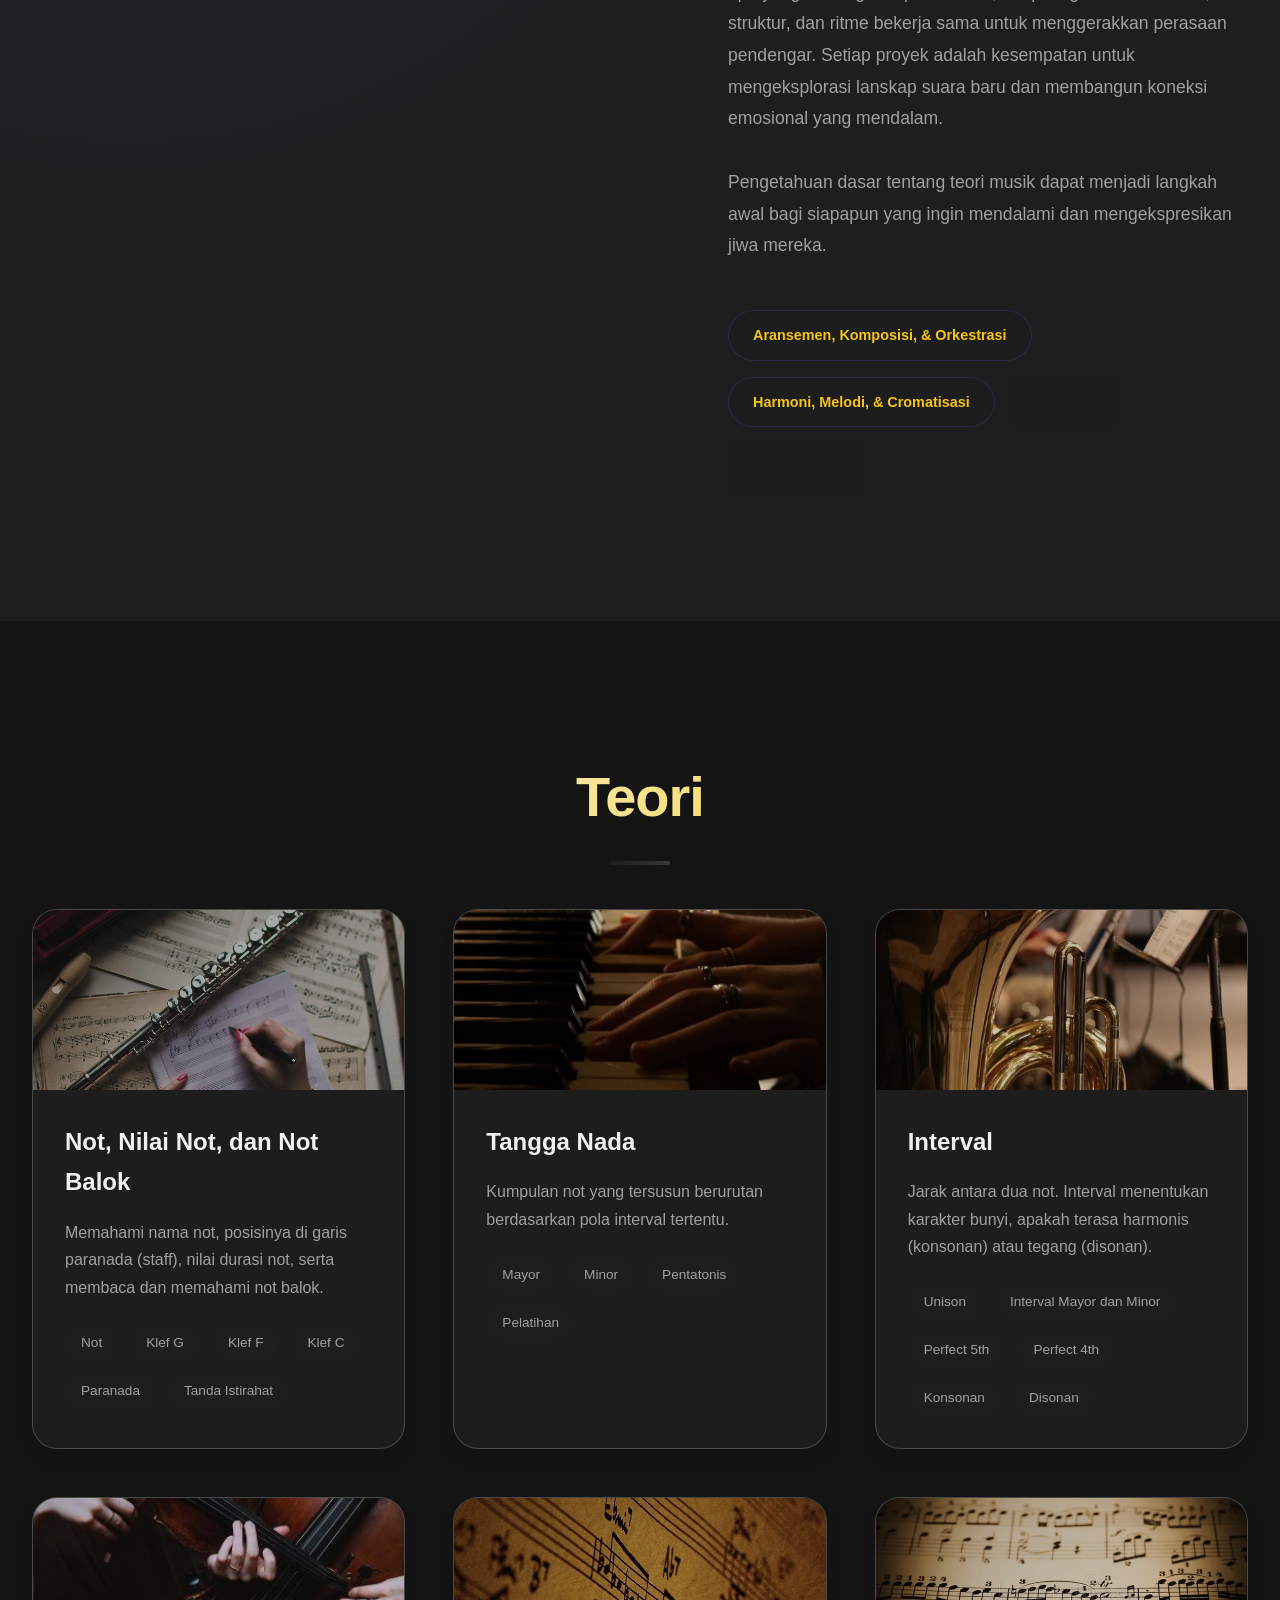
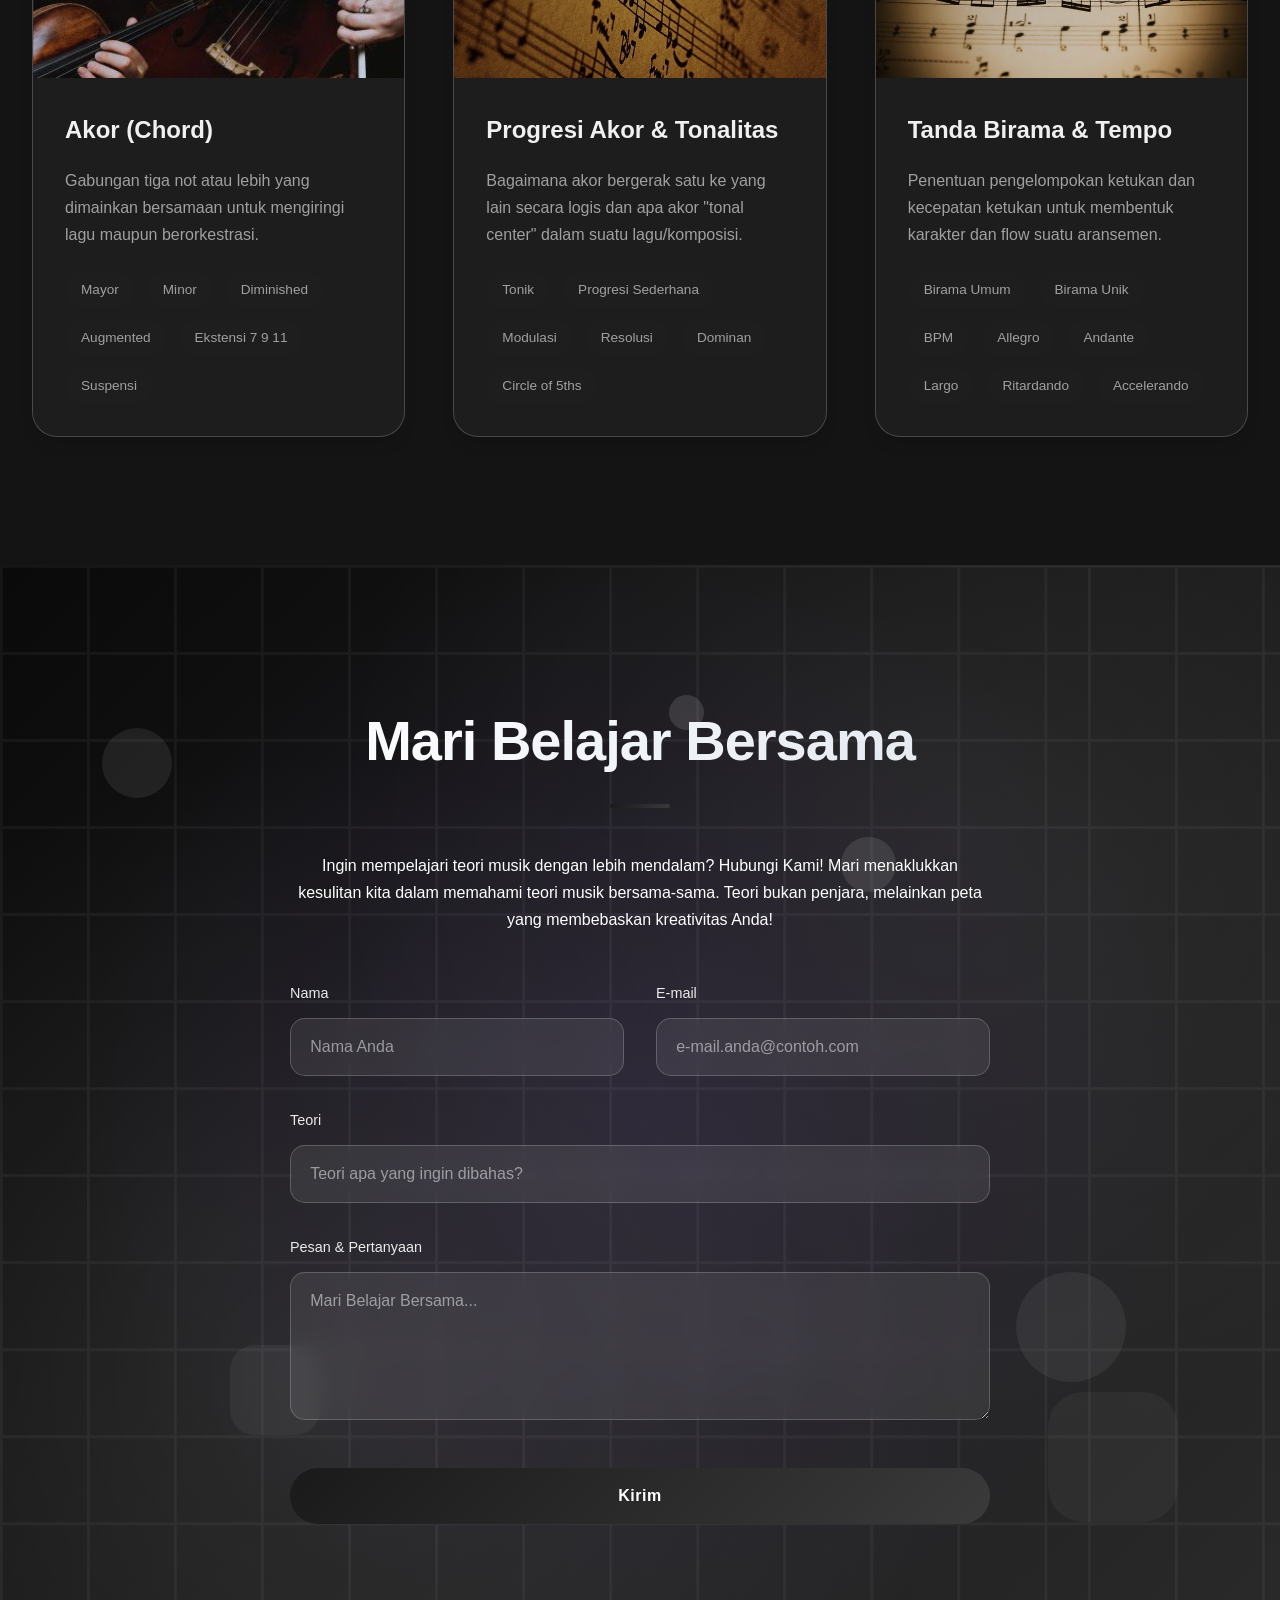
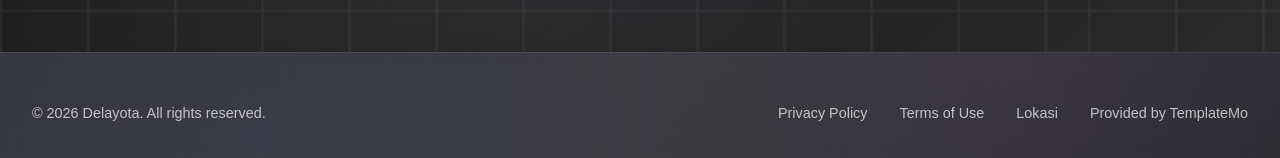
==== commit de64b588: "Update index.html" ====
--- a/index.html
+++ b/index.html
@@ -42,6 +42,8 @@
             <li><a href="#about">Tentang Kami</a></li>
             <li><a href="#portfolio">Toeri</a></li>
             <li><a href="#contact">Kontak</a></li>
+            <li><span id="mobileUserInfo"></span></li>
+            <li id="mobileAuthArea"><a href="login/index.html">Login</a></li>
         </ul>
     </div>
 
--- a/templatemo-personal-style.css
+++ b/templatemo-personal-style.css
@@ -1228,3 +1228,32 @@
     font-weight: 500;
     font-size: 0.95rem;
 }
+
+/* Mobile fixes */
+@media (max-width: 768px) {
+    /* Fix hero taking only half screen */
+    .hero {
+        width: 100%;
+        overflow: hidden;
+    }
+
+    .hero-content {
+        width: 100%;
+        padding: 0 1.5rem;
+    }
+
+    /* Fix about section width */
+    .about-media {
+        width: 100%;
+    }
+
+    /* Fix iframes overflowing */
+    iframe {
+        width: 100% !important;
+        max-width: 100%;
+    }
+
+    /* Add login/username to mobile menu */
+    .mobile-nav-links li:nth-child(5) { transition-delay: 0.5s; }
+    .mobile-nav-links li:nth-child(6) { transition-delay: 0.6s; }
+}
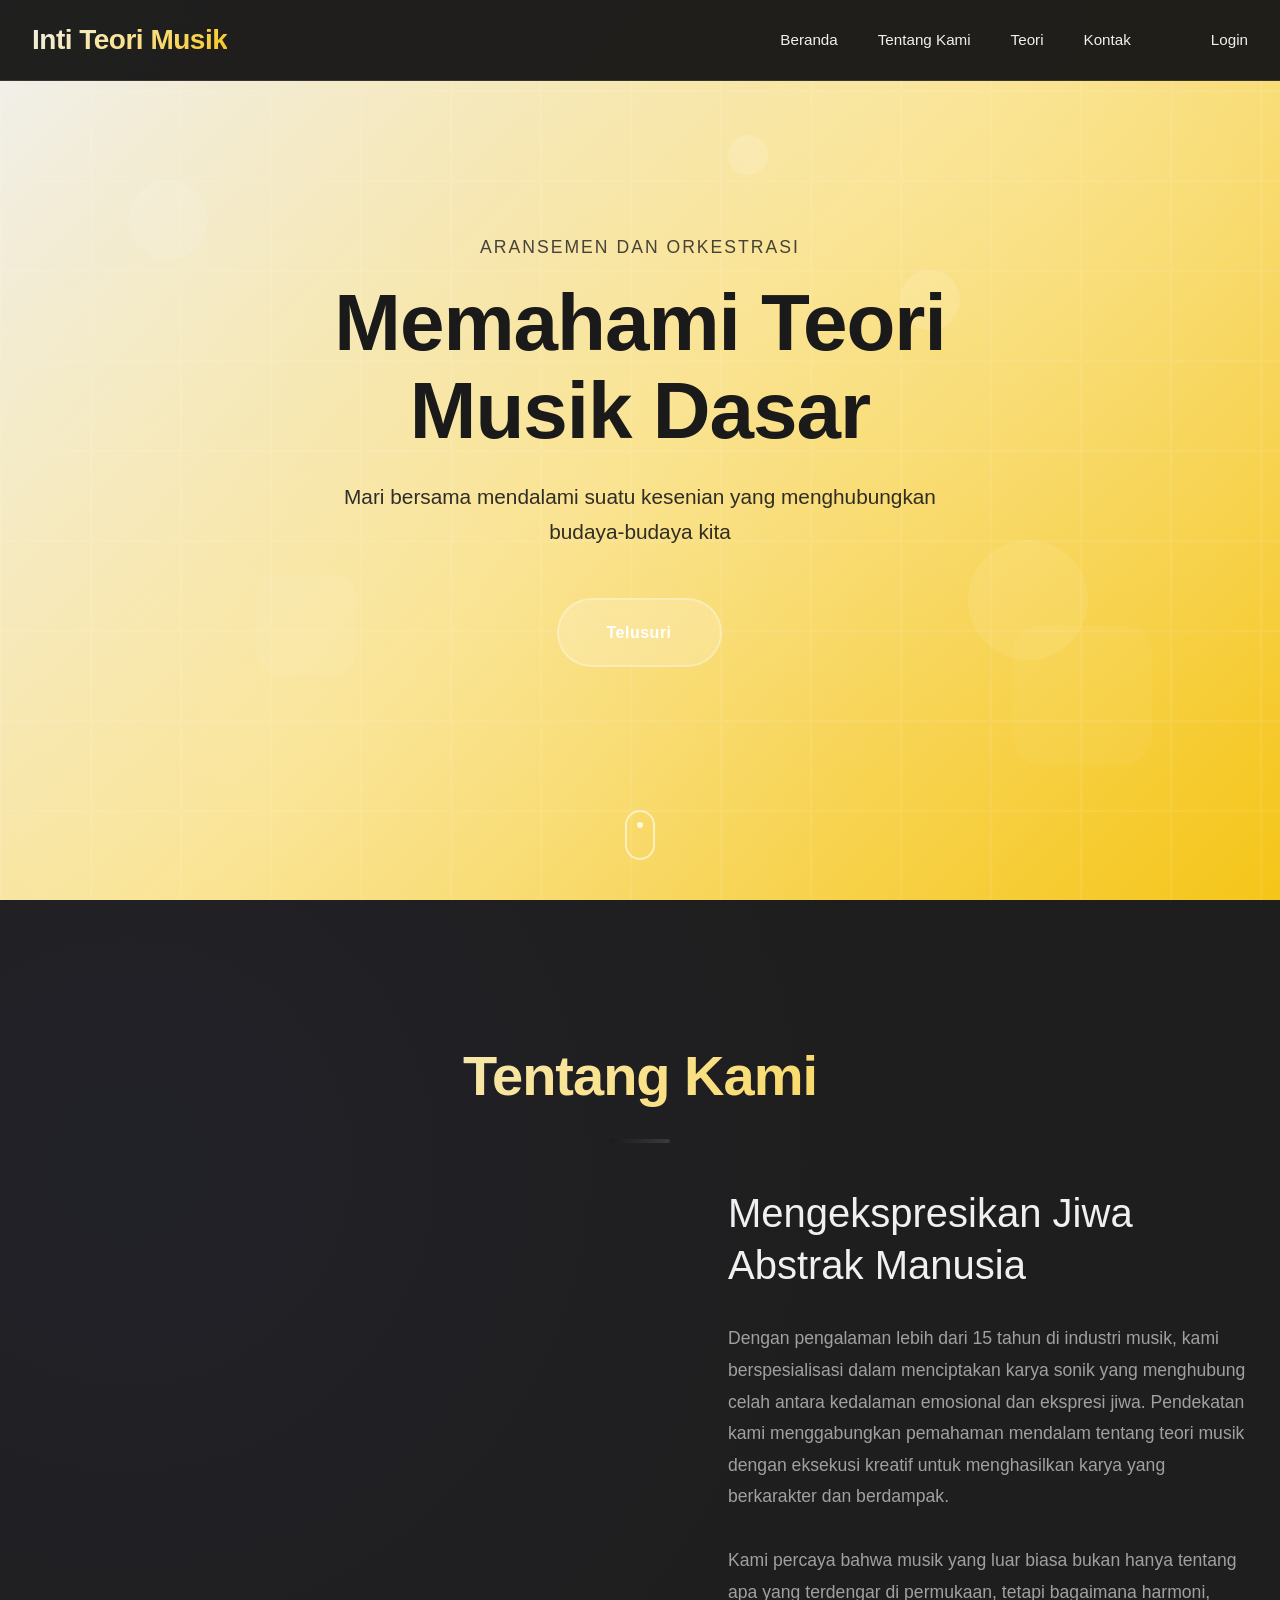
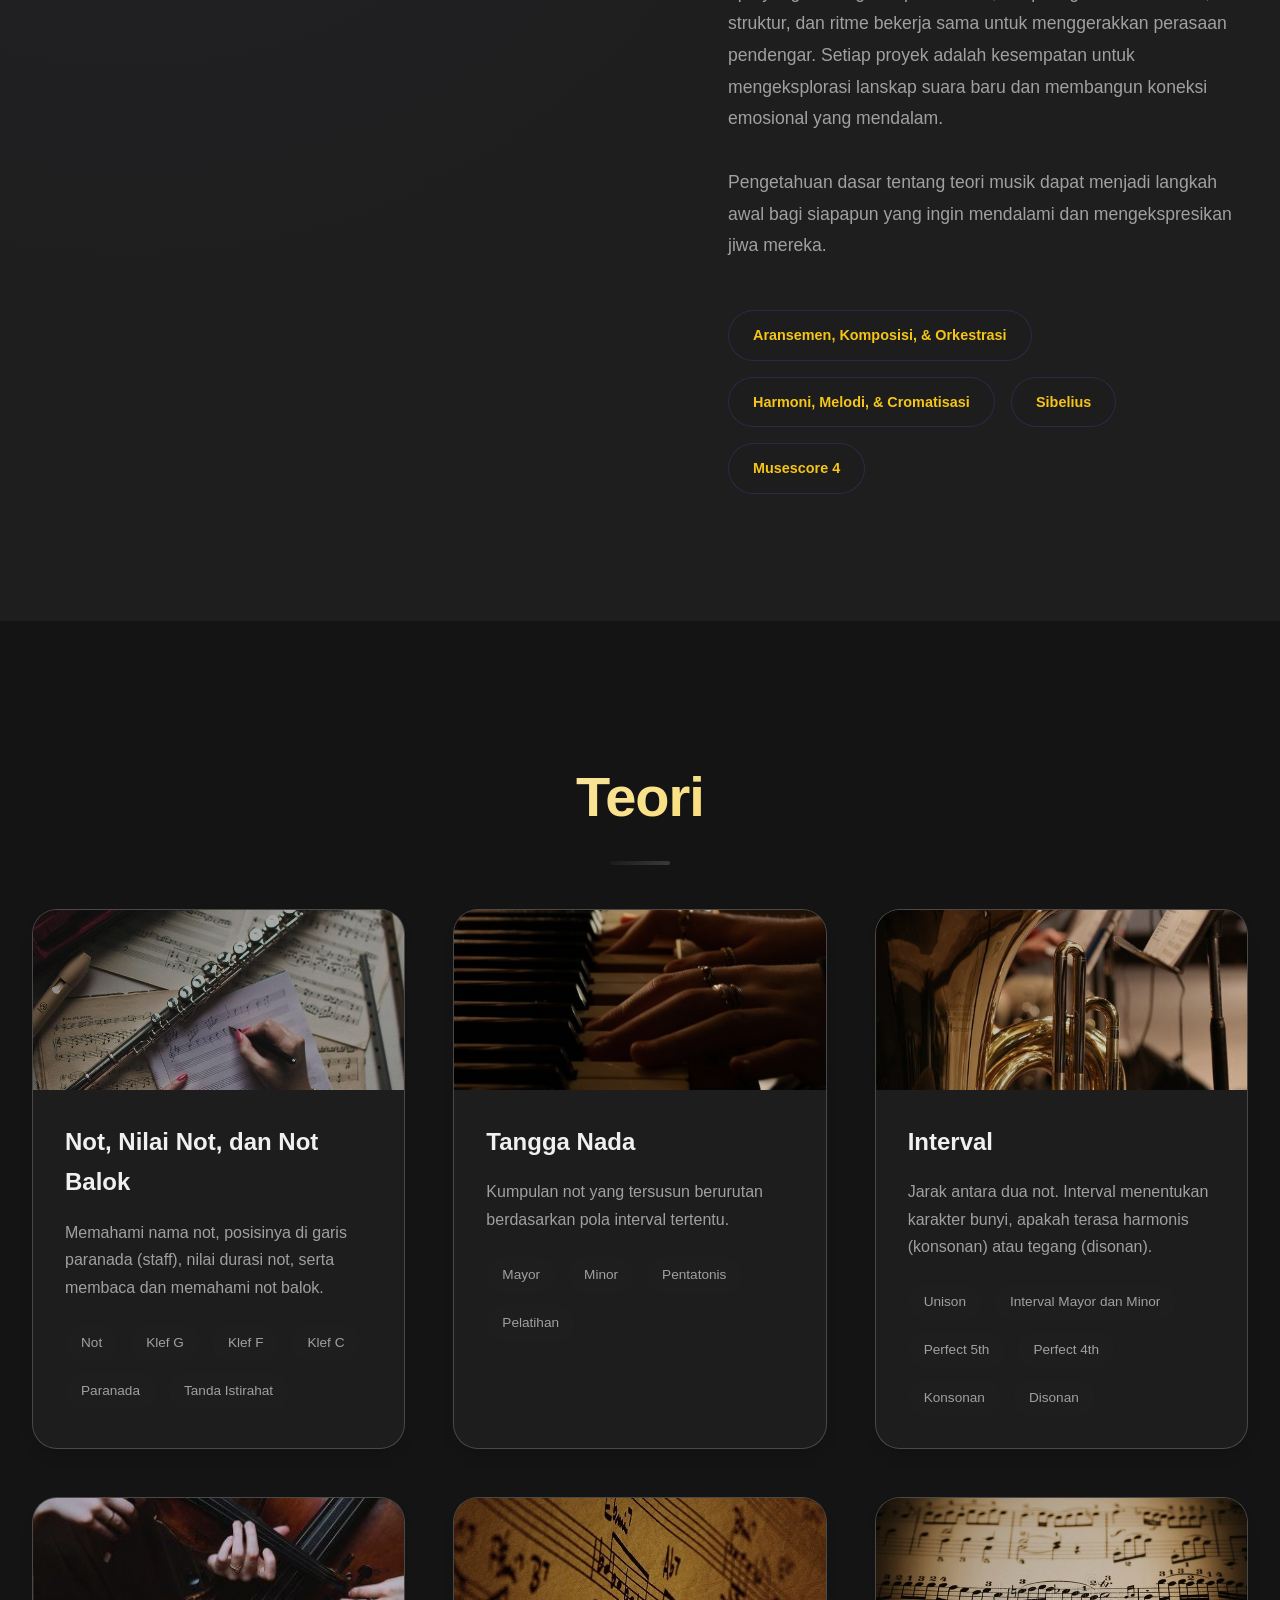
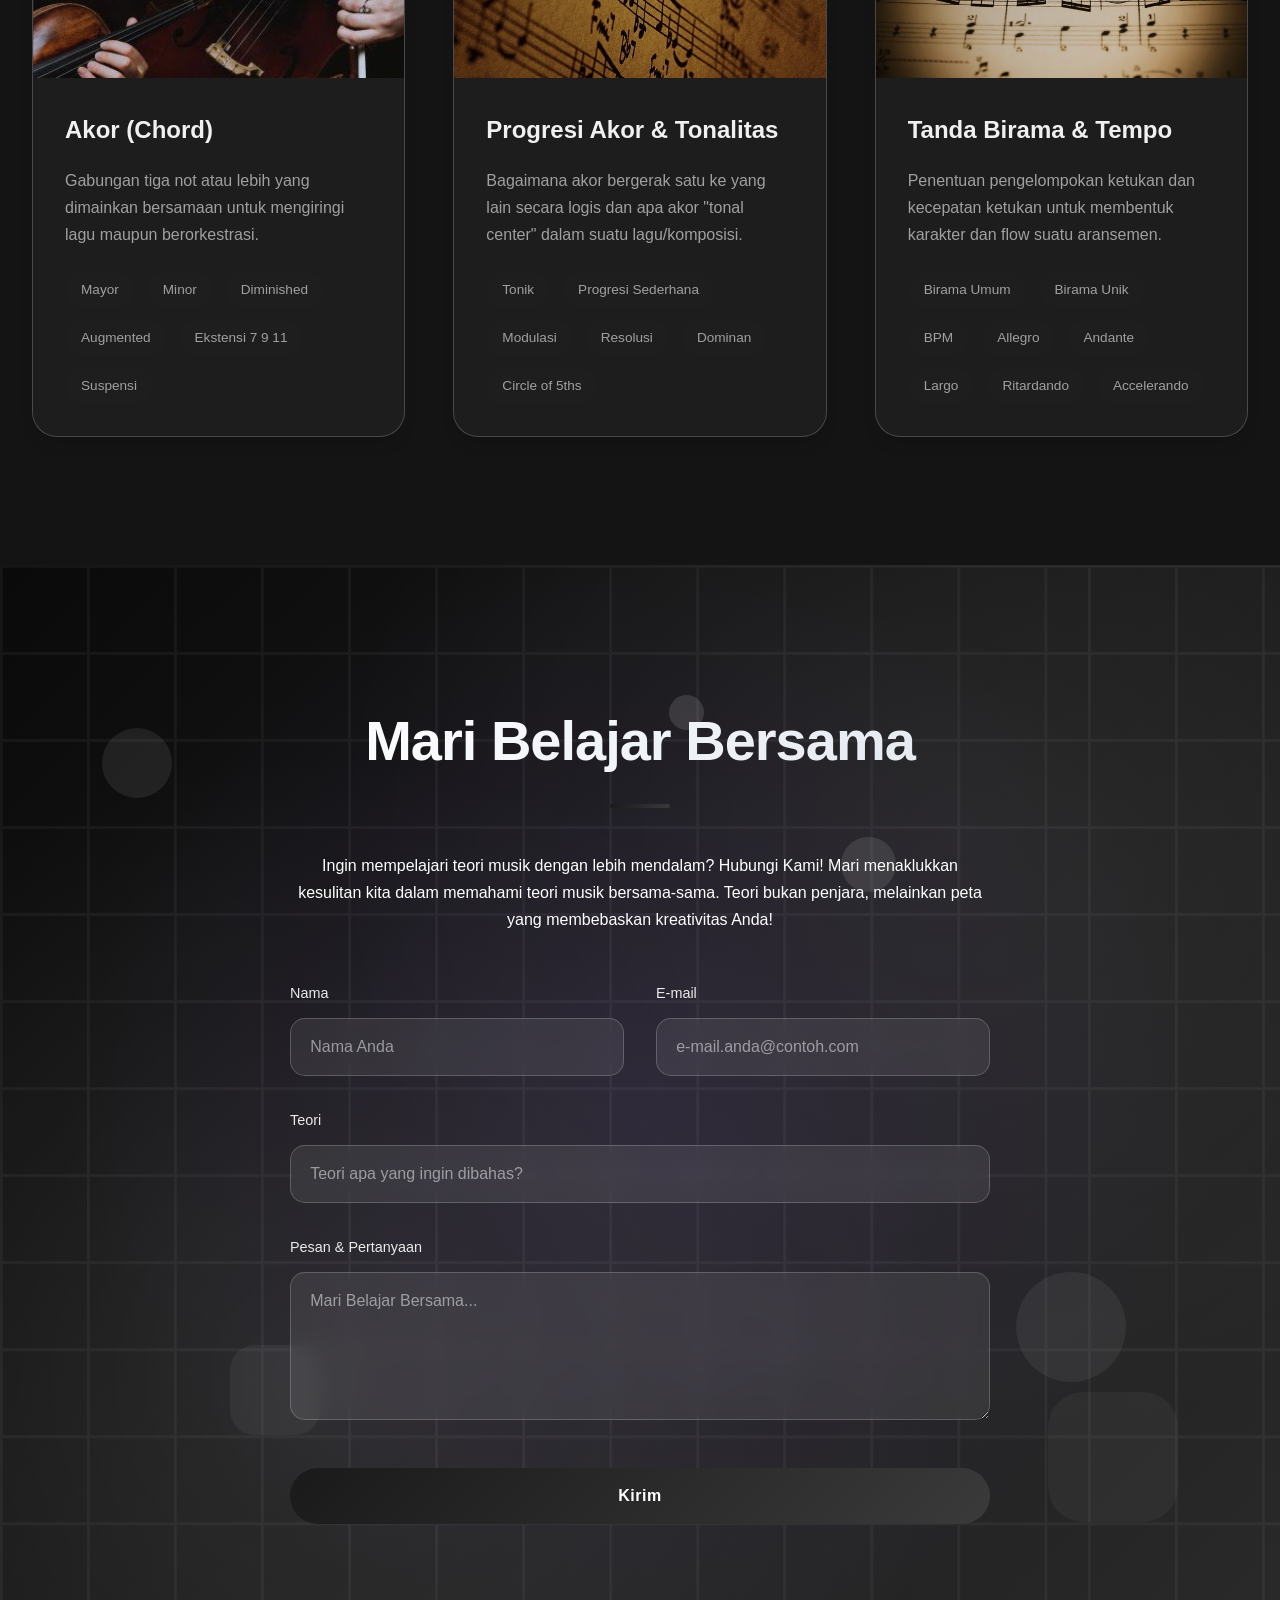
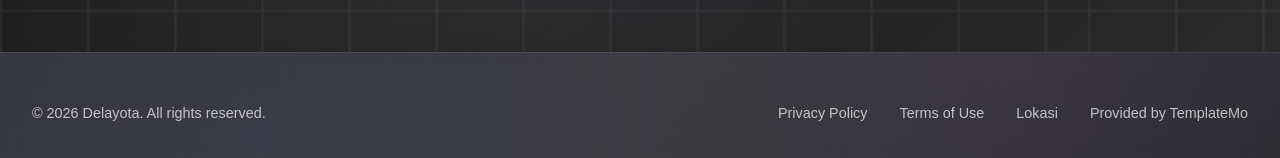
==== commit 50645b29: "Update index.html" ====
--- a/index.html
+++ b/index.html
@@ -40,7 +40,7 @@
         <ul class="mobile-nav-links">
             <li><a href="#home">Beranda</a></li>
             <li><a href="#about">Tentang Kami</a></li>
-            <li><a href="#portfolio">Toeri</a></li>
+            <li><a href="#portfolio">Teori</a></li>
             <li><a href="#contact">Kontak</a></li>
             <li><span id="mobileUserInfo"></span></li>
             <li id="mobileAuthArea"><a href="login/index.html">Login</a></li>
@@ -58,7 +58,7 @@
             <div class="shape shape-6"></div>
         </div>
         <div class="hero-content">
-            <div class="hero-subtitle">Arasemen dan Orkestrasi</div>
+            <div class="hero-subtitle">Aransemen dan Orkestrasi</div>
             <h1>Memahami Teori Musik Dasar</h1>
             <p class="subtitle">Mari bersama mendalami suatu kesenian yang menghubungkan budaya-budaya kita</p>
             <a href="#portfolio" class="cta-button">Telusuri</a>
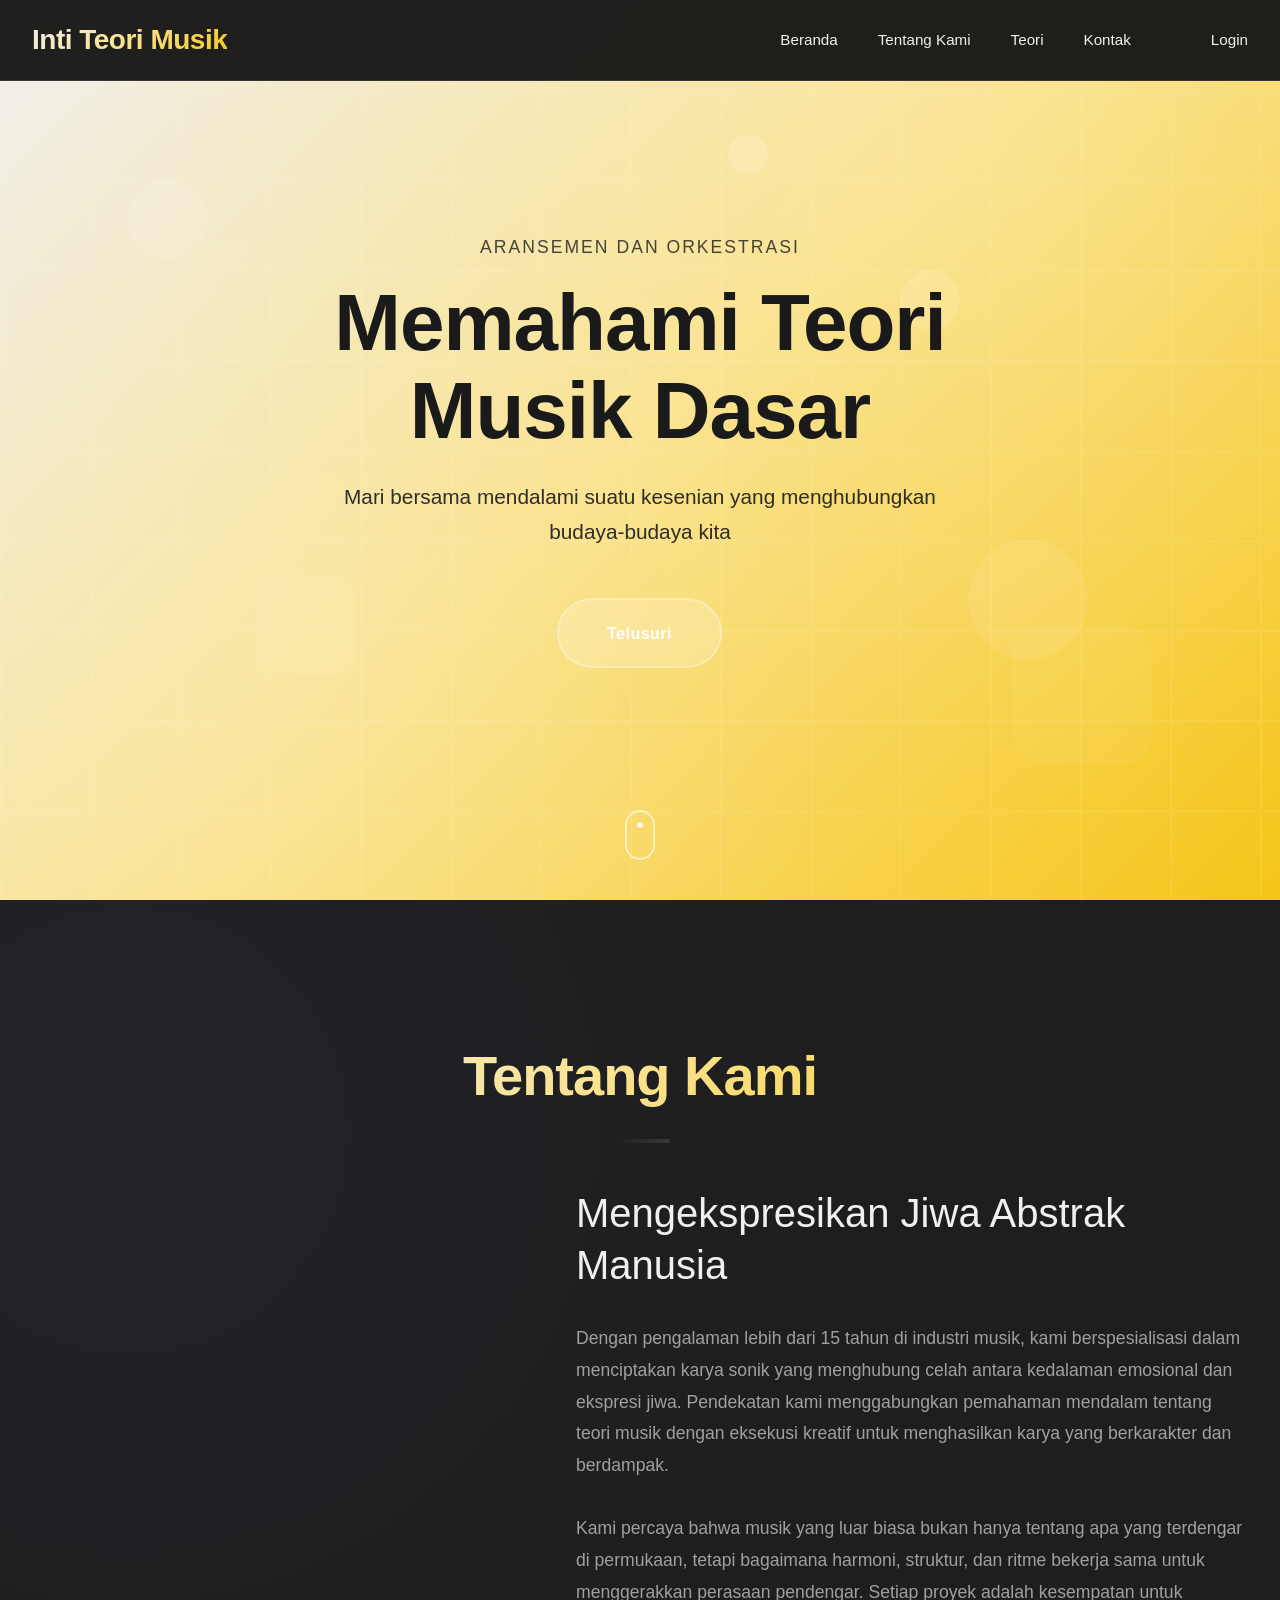
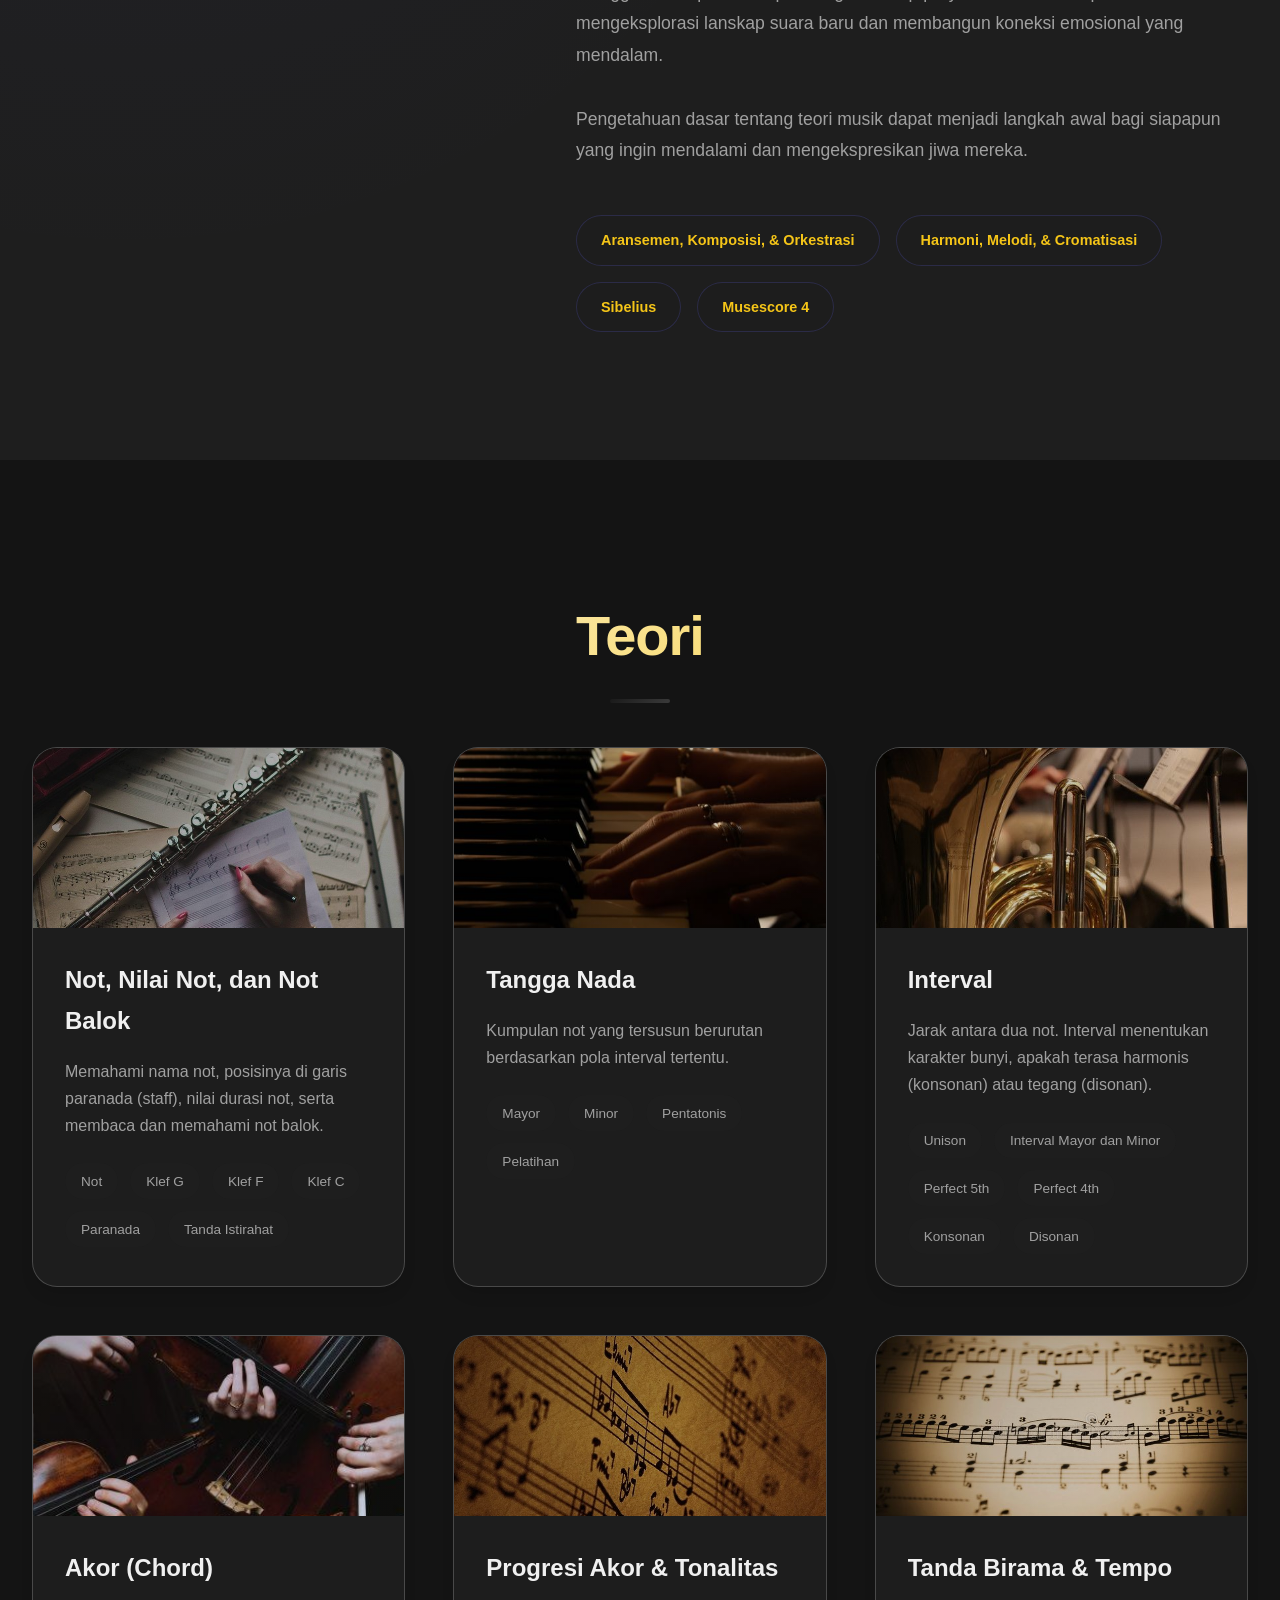
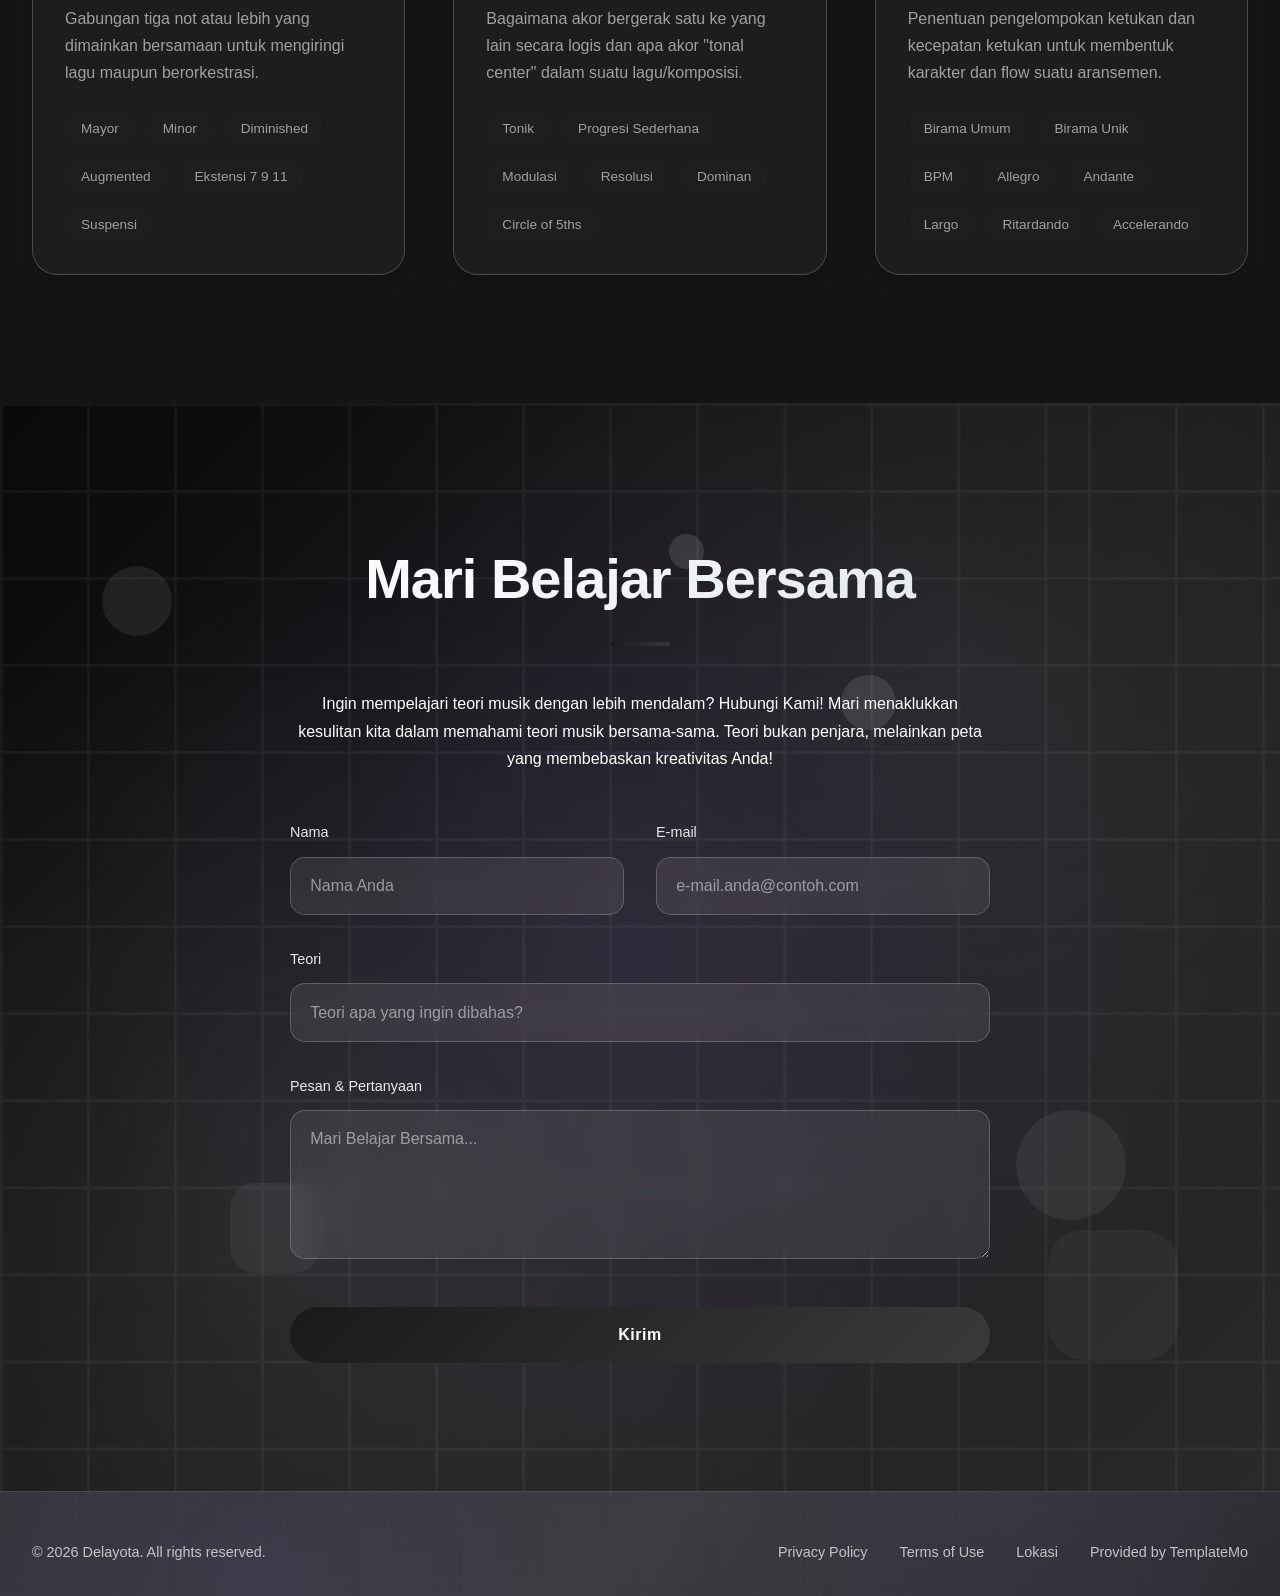
==== commit 07cc7b94: "Update index.html" ====
--- a/index.html
+++ b/index.html
@@ -77,7 +77,7 @@
         frameborder="0" allowfullscreen 
         style="border-radius: 15px; margin-bottom: 20px;">
     </iframe>
-    <iframe src="https://www.google.com/maps/embed?pb=!1m14!1m8!1m3!1d70665.2123235657!2d110.37499895898333!3d-7.795554191639807!3m2!1i1024!2i768!4f13.1!3m3!1m2!1s0x2e7a57669d43fe55%3A0x75fae1bb400d4da5!2sSMA%20Negeri%208%20Yogyakarta!5e0!3m2!1sen!2sus!4v1779541896245!5m2!1sen!2sus" width="600" height="450" style="border:0;" allowfullscreen="" loading="lazy" referrerpolicy="no-referrer-when-downgrade"></iframe>
+    <iframe src="https://www.google.com/maps/embed?pb=!1m14!1m8!1m3!1d70665.2123235657!2d110.37499895898333!3d-7.795554191639807!3m2!1i1024!2i768!4f13.1!3m3!1m2!1s0x2e7a57669d43fe55%3A0x75fae1bb400d4da5!2sSMA%20Negeri%208%20Yogyakarta!5e0!3m2!1sen!2sus!4v1779541896245!5m2!1sen!2sus" width="100%" height="300" style="border:0; border-radius: 15px;" allowfullscreen="" loading="lazy" referrerpolicy="no-referrer-when-downgrade"></iframe>
 </div>
                 <div class="about-text slide-in-right">
                     <h3>Mengekspresikan Jiwa Abstrak Manusia</h3>
--- a/templatemo-personal-style.css
+++ b/templatemo-personal-style.css
@@ -1229,31 +1229,140 @@
     font-size: 0.95rem;
 }
 
-/* Mobile fixes */
 @media (max-width: 768px) {
-    /* Fix hero taking only half screen */
-    .hero {
+    .nav-links {
+        display: none;
+    }
+
+    .mobile-menu-toggle {
+        display: flex;
+    }
+
+    .hero h1 {
+        font-size: 2.2rem;
+    }
+
+    .hero-subtitle {
+        font-size: 0.85rem;
+        letter-spacing: 1.5px;
+    }
+
+    .hero .subtitle {
+        font-size: 0.95rem;
+    }
+
+    .section-title {
+        font-size: 1.8rem;
+    }
+
+    .portfolio-grid {
+        grid-template-columns: 1fr;
+    }
+
+    .about-content {
+        grid-template-columns: 1fr;
+        gap: 2rem;
+    }
+
+    .about-text h3 {
+        font-size: 1.3rem;
+    }
+
+    .about-text p {
+        font-size: 0.9rem;
+        line-height: 1.7;
+    }
+
+    .portfolio-content h4 {
+        font-size: 1.1rem;
+    }
+
+    .portfolio-content p {
+        font-size: 0.85rem;
+    }
+
+    .about-media iframe:first-child {
+        height: 200px !important;
+    }
+
+    .about-media iframe:last-child {
+        height: 180px !important;
+    }
+
+    body {
+        overflow-x: hidden;
+    }
+
+    .container {
+        padding: 0 1.2rem;
+    }
+
+    .skill-tag {
+        font-size: 0.8rem;
+        padding: 0.5rem 1rem;
+    }
+
+    .form-row {
+        grid-template-columns: 1fr;
+        gap: 1.5rem;
+    }
+
+    section {
+        padding: 5rem 0;
+    }
+
+    .skills {
+        margin-top: 2rem;
+    }
+
+    /* Mobile login/username */
+    .mobile-nav-links #mobileUserInfo {
+        font-size: 1.2rem;
+        color: var(--text-light);
+        font-weight: 500;
+    }
+
+    .mobile-nav-links .nav-cta {
+        font-size: 2.5rem;
+        background: var(--gradient-elegant);
+        -webkit-background-clip: text;
+        background-clip: text;
+        -webkit-text-fill-color: transparent;
+        font-weight: 500;
+    }
+
+ .mobile-menu.active .mobile-nav-links li:nth-child(5) { transition-delay: 0.5s; }
+    .mobile-menu.active .mobile-nav-links li:nth-child(6) { transition-delay: 0.6s; }
+
+    html, body {
         width: 100%;
+        overflow-x: hidden;
+        max-width: 100vw;
+    }
+
+   .about-media {
+        width: 100% !important;
+        max-width: 100% !important;
         overflow: hidden;
-    }
-
-    .hero-content {
-        width: 100%;
-        padding: 0 1.5rem;
-    }
-
-    /* Fix about section width */
-    .about-media {
-        width: 100%;
-    }
-
-    /* Fix iframes overflowing */
-    iframe {
+        padding: 0 1rem;
+    }
+
+    .about-media iframe {
         width: 100% !important;
-        max-width: 100%;
-    }
-
-    /* Add login/username to mobile menu */
-    .mobile-nav-links li:nth-child(5) { transition-delay: 0.5s; }
-    .mobile-nav-links li:nth-child(6) { transition-delay: 0.6s; }
+        max-width: 100% !important;
+        display: block;
+    }
+
+    .about-media iframe:first-child {
+        height: 200px !important;
+    }
+
+    .about-media iframe:last-child {
+        height: 180px !important;
+    }
+
+    .about-text {
+        padding: 0 1rem;
+    }
+    }
 }
